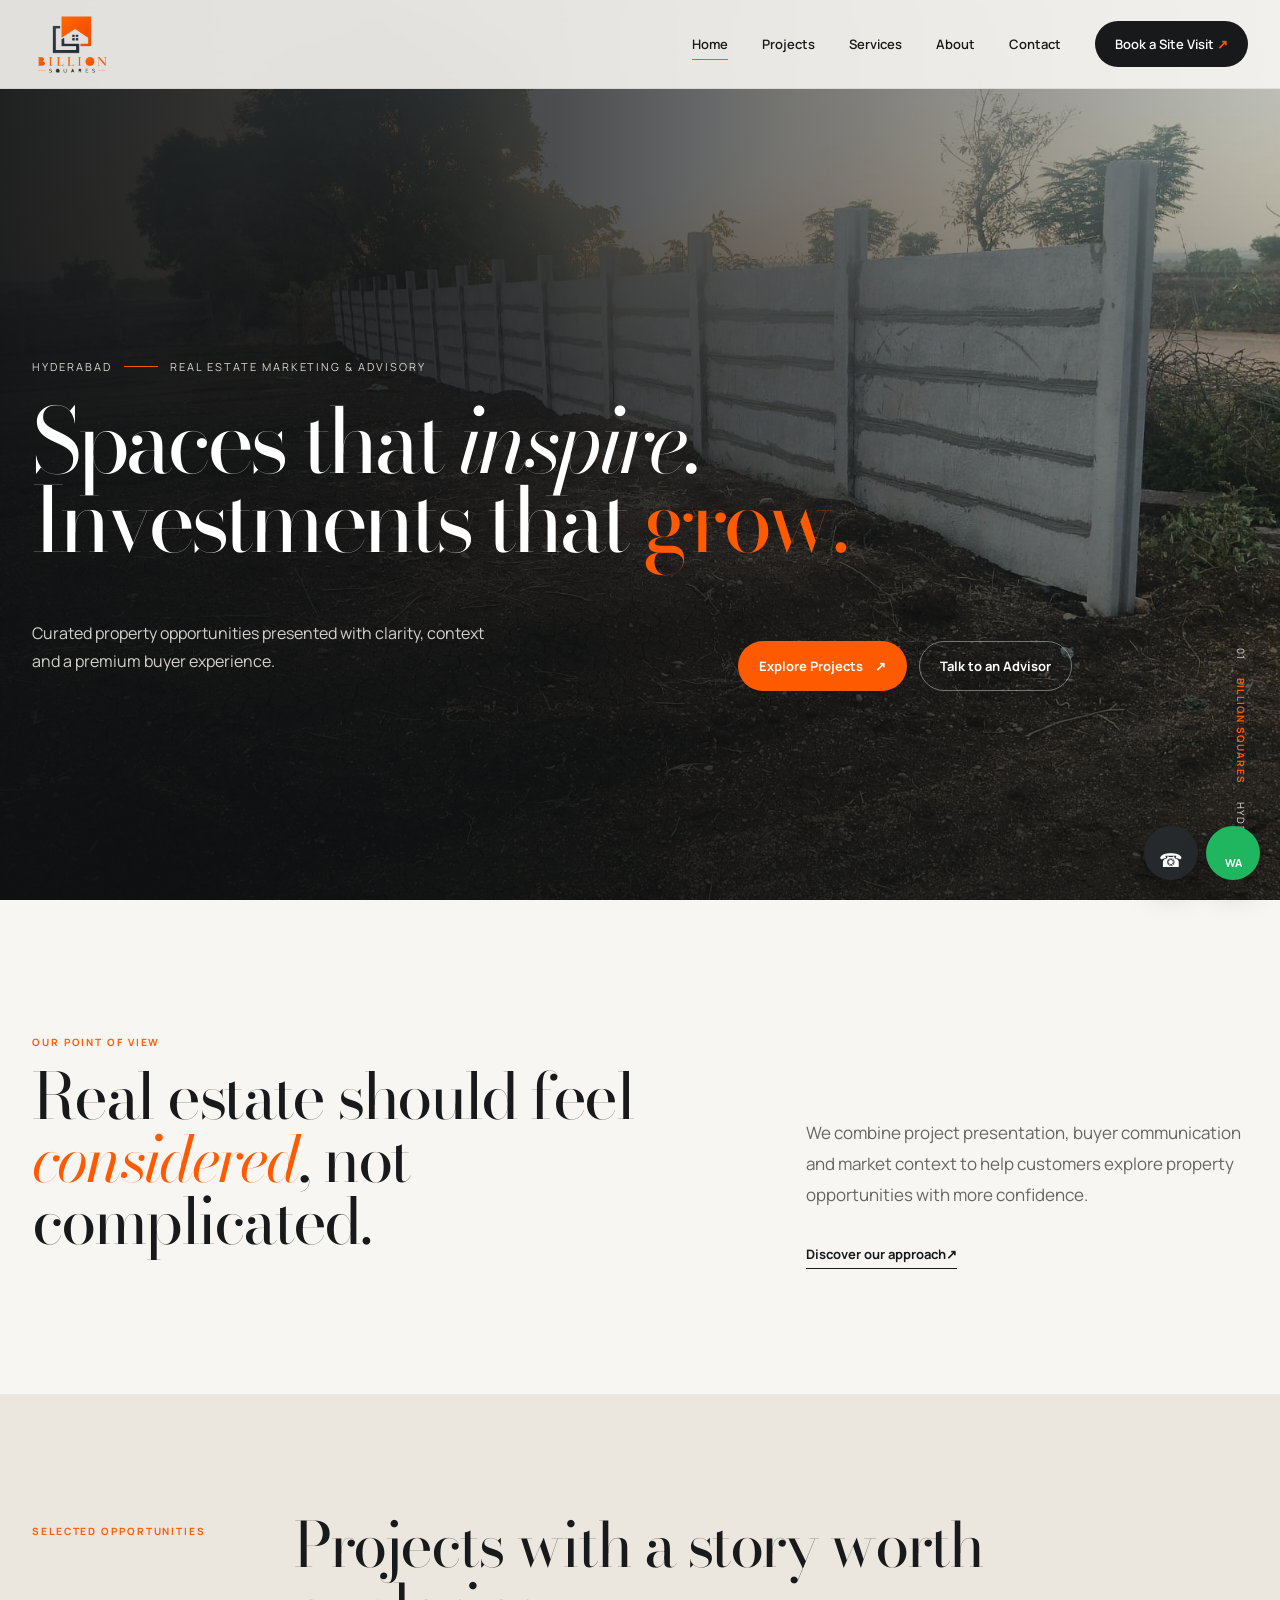
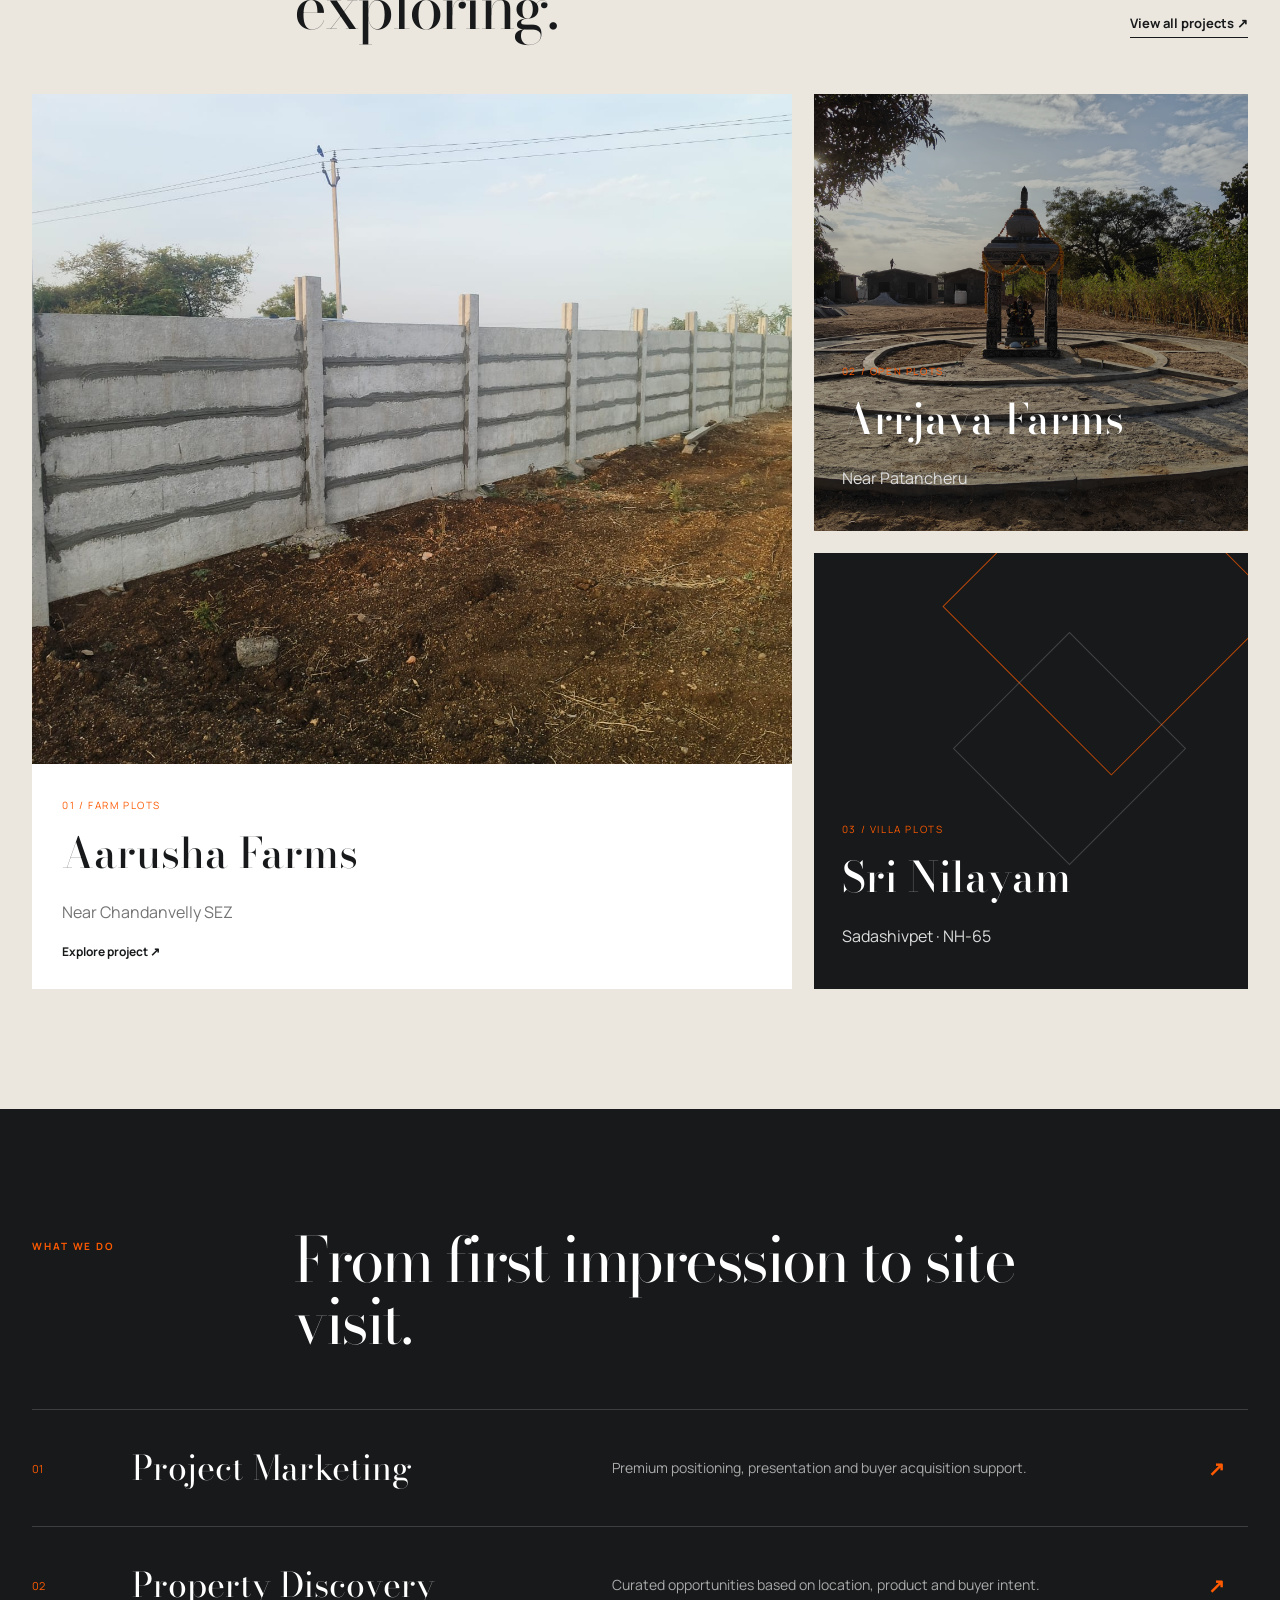
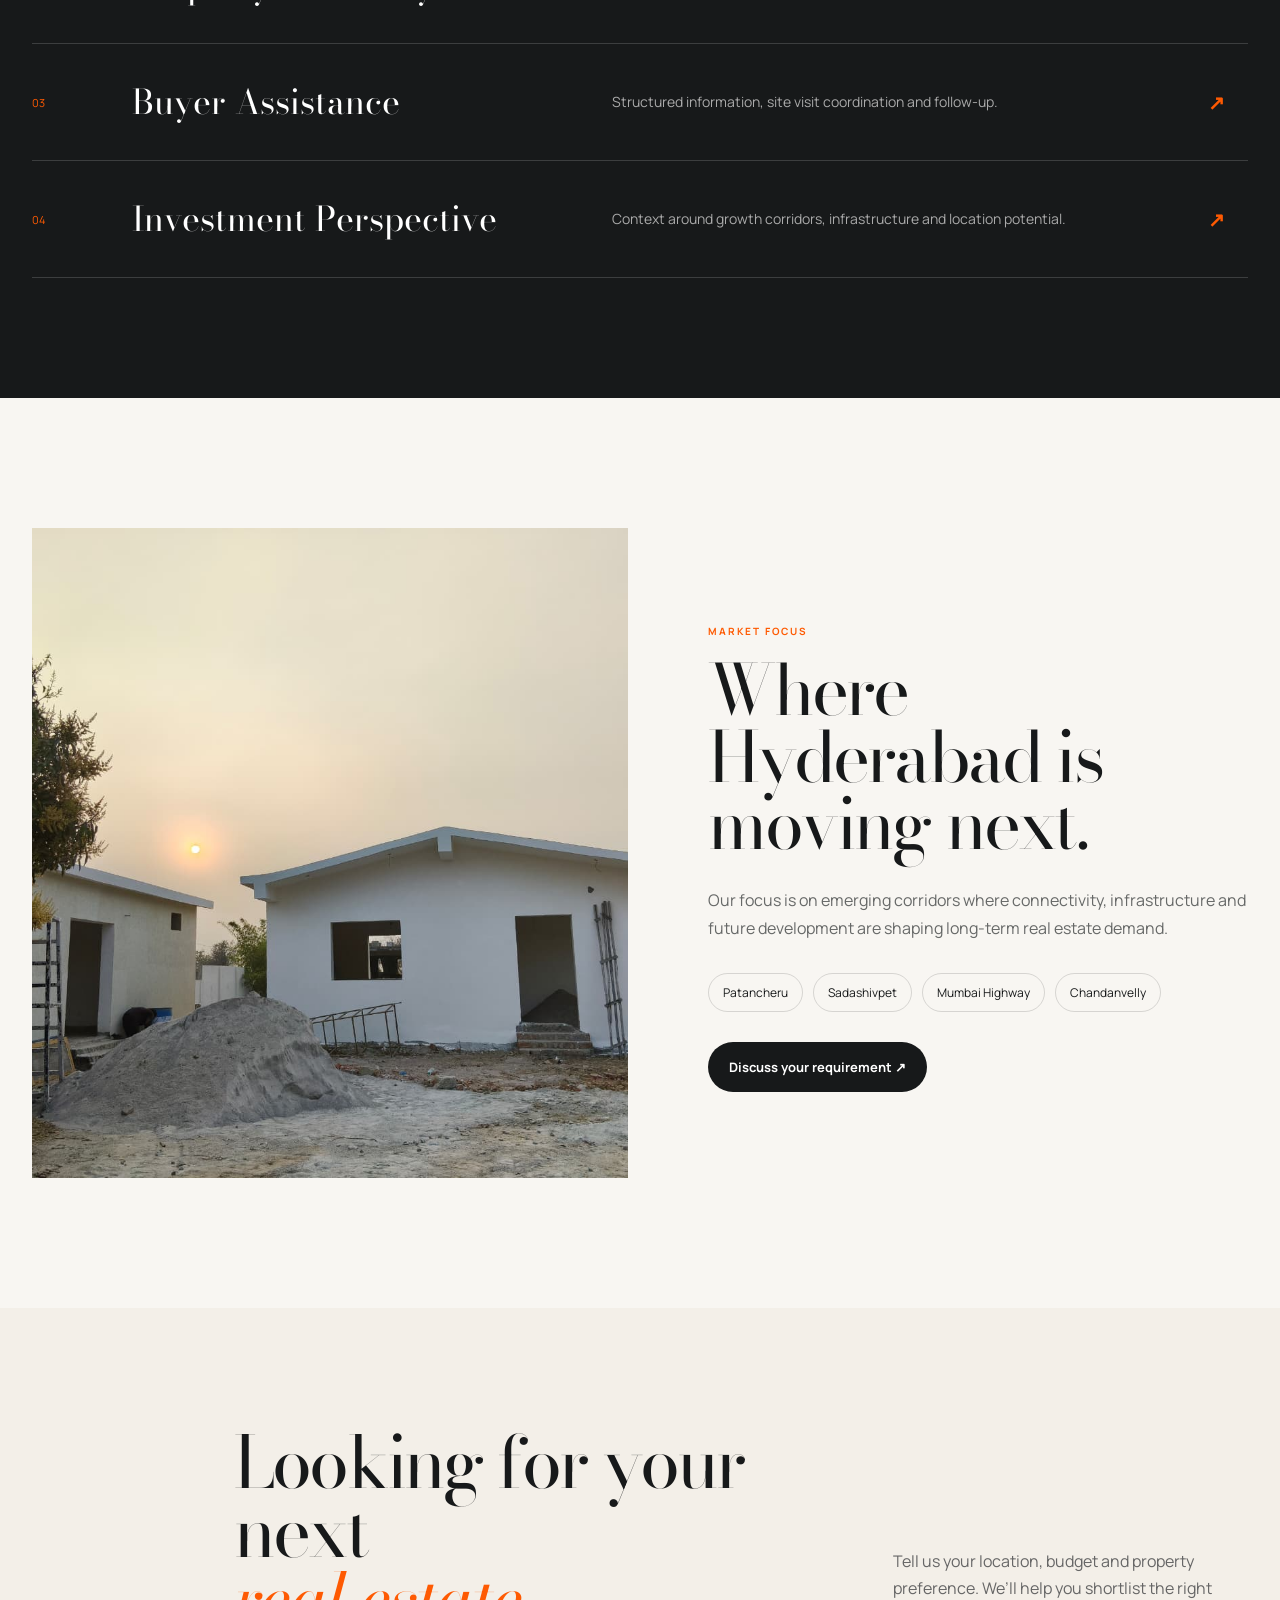
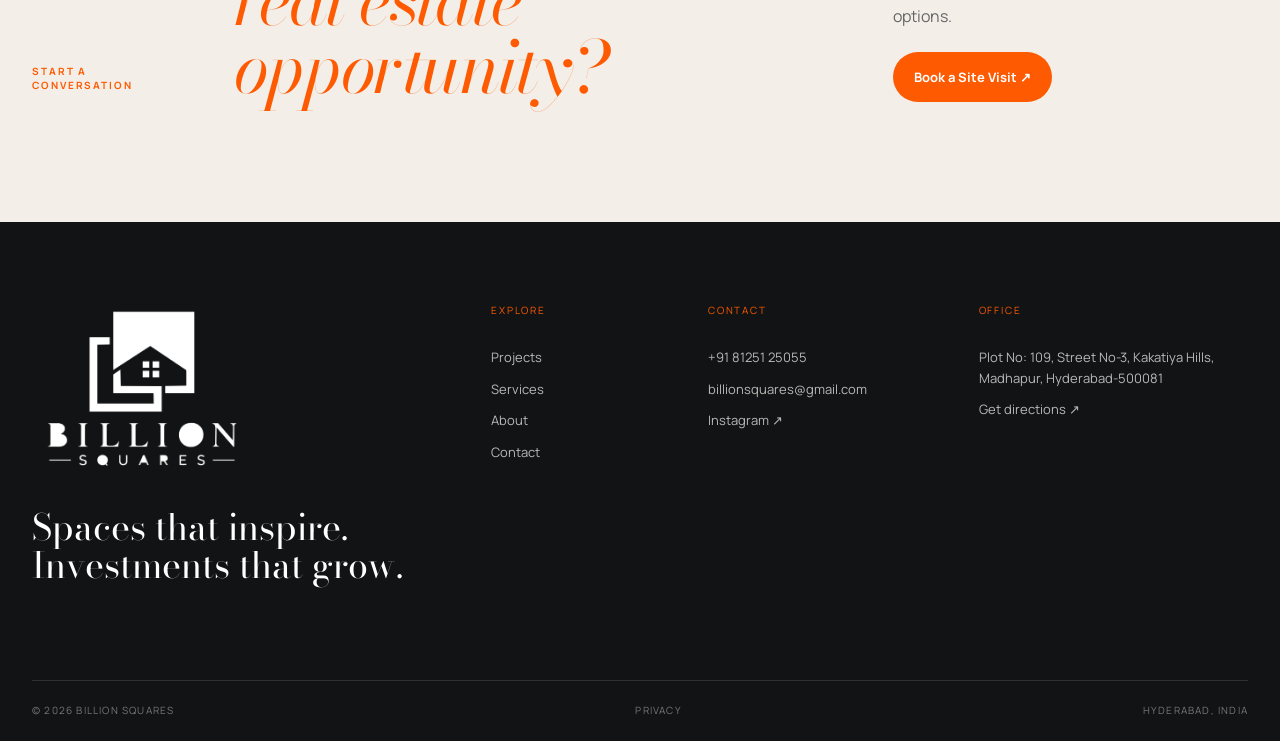
==== index.html @ 8df30aaf "main" ====
<!doctype html><html lang="en"><head>
<meta charset="utf-8">
<meta name="viewport" content="width=device-width,initial-scale=1,viewport-fit=cover">
<title>Billion Squares | Premium Real Estate Marketing & Property Advisory Hyderabad</title>
<meta name="description" content="Curated real estate opportunities, project marketing and property advisory in Hyderabad. Explore Billion Squares projects and book a site visit.">
<link rel="canonical" href="https://www.billionsquares.com/">
<meta name="theme-color" content="#161819">
<meta property="og:type" content="website">
<meta property="og:title" content="Billion Squares | Premium Real Estate Marketing & Property Advisory Hyderabad">
<meta property="og:description" content="Curated real estate opportunities, project marketing and property advisory in Hyderabad. Explore Billion Squares projects and book a site visit.">
<meta property="og:url" content="https://www.billionsquares.com/">
<meta property="og:image" content="https://www.billionsquares.com/assets/brand/billion-squares-logo.png">
<meta name="twitter:card" content="summary_large_image">
<link rel="icon" href="/assets/brand/favicon.png">
<link rel="stylesheet" href="/styles.css">
</head><body>
<header class="site-header">
<div class="shell nav-shell">
<a class="logo" href="/"><img src="/assets/brand/billion-squares-logo.png" alt="Billion Squares"></a>
<nav class="desktop-nav"><a href="/" class=active>Home</a><a href="/projects.html">Projects</a><a href="/services.html">Services</a><a href="/about.html">About</a><a href="/contact.html">Contact</a><a class="nav-pill" href="/contact.html#enquiry">Book a Site Visit <span>↗</span></a></nav>
<button class="menu-btn" aria-label="Open menu" aria-expanded="false"><span></span><span></span></button>
</div>
<div class="mobile-menu"><a href="/" class=active>Home</a><a href="/projects.html">Projects</a><a href="/services.html">Services</a><a href="/about.html">About</a><a href="/contact.html">Contact</a><a class="nav-pill" href="/contact.html#enquiry">Book a Site Visit ↗</a></div>
</header>
<main>
<section class="hero-luxe">
<div class="hero-image"><img src="/assets/aarusha/7.jpeg" alt="Billion Squares real estate project"></div>
<div class="hero-overlay"></div>
<div class="shell hero-content">
<div class="hero-kicker"><span>Hyderabad</span><i></i><span>Real Estate Marketing & Advisory</span></div>
<h1>Spaces that <em>inspire.</em><br>Investments that <strong>grow.</strong></h1>
<div class="hero-bottom">
<p>Curated property opportunities presented with clarity, context and a premium buyer experience.</p>
<div class="hero-ctas"><a class="btn-orange" href="/projects.html">Explore Projects <span>↗</span></a><a class="btn-ghost" href="https://wa.me/918125125055?text=Hello%20Billion%20Squares%2C%20I%20would%20like%20to%20know%20more%20about%20your%20properties." target="_blank">Talk to an Advisor</a></div>
</div>
</div>
<div class="hero-index"><span>01</span><b>Billion Squares</b><span>Hyderabad</span></div>
</section>

<section class="statement">
<div class="shell statement-grid">
<div><p class="overline">OUR POINT OF VIEW</p><h2>Real estate should feel <em>considered</em>, not complicated.</h2></div>
<div><p>We combine project presentation, buyer communication and market context to help customers explore property opportunities with more confidence.</p>
<a class="arrow-link" href="/about.html">Discover our approach <span>↗</span></a></div>
</div>
</section>

<section class="projects-editorial">
<div class="shell">
<div class="section-intro"><p class="overline">SELECTED OPPORTUNITIES</p><div><h2>Projects with a story worth exploring.</h2><a class="arrow-link" href="/projects.html">View all projects ↗</a></div></div>
<div class="editorial-grid">
<a class="feature-project" href="/aarusha-farms.html"><div class="media"><img src="/assets/aarusha/1.jpeg" alt="Aarusha Farms"></div><div class="project-meta"><span>01 / Farm Plots</span><h3>Aarusha Farms</h3><p>Near Chandanvelly SEZ</p><b>Explore project ↗</b></div></a>
<div class="side-projects">
<a class="side-project" href="/arrjava-farms.html"><img src="/assets/arrjava/WhatsApp Image 2026-08-10 at 00.33.32.jpeg" alt="Arrjava Farms"><div><span>02 / Open Plots</span><h3>Arrjava Farms</h3><p>Near Patancheru</p></div></a>
<a class="side-project dark-card" href="/sri-nilayam.html"><div class="abstract-mark"><span></span><span></span></div><div><span>03 / Villa Plots</span><h3>Sri Nilayam</h3><p>Sadashivpet · NH-65</p></div></a>
</div>
</div>
</div>
</section>

<section class="services-luxe">
<div class="shell">
<div class="section-intro light"><p class="overline">WHAT WE DO</p><div><h2>From first impression to site visit.</h2></div></div>
<div class="service-list">
<div class="service-row"><span>01</span><h3>Project Marketing</h3><p>Premium positioning, presentation and buyer acquisition support.</p><b>↗</b></div>
<div class="service-row"><span>02</span><h3>Property Discovery</h3><p>Curated opportunities based on location, product and buyer intent.</p><b>↗</b></div>
<div class="service-row"><span>03</span><h3>Buyer Assistance</h3><p>Structured information, site visit coordination and follow-up.</p><b>↗</b></div>
<div class="service-row"><span>04</span><h3>Investment Perspective</h3><p>Context around growth corridors, infrastructure and location potential.</p><b>↗</b></div>
</div>
</div>
</section>

<section class="corridors">
<div class="shell corridors-grid">
<div class="corridor-visual"><img src="/assets/arrjava/2.jpeg" alt="Hyderabad growth corridor"></div>
<div class="corridor-copy"><p class="overline">MARKET FOCUS</p><h2>Where Hyderabad is moving next.</h2><p>Our focus is on emerging corridors where connectivity, infrastructure and future development are shaping long-term real estate demand.</p>
<div class="location-list"><span>Patancheru</span><span>Sadashivpet</span><span>Mumbai Highway</span><span>Chandanvelly</span></div>
<a class="btn-dark" href="/contact.html">Discuss your requirement ↗</a>
</div>
</div>
</section>

<section class="cta-luxe"><div class="shell cta-wrap"><p class="overline">START A CONVERSATION</p><h2>Looking for your next<br><em>real estate opportunity?</em></h2><div><p>Tell us your location, budget and property preference. We’ll help you shortlist the right options.</p><a class="btn-orange" href="/contact.html#enquiry">Book a Site Visit ↗</a></div></div></section>
</main>
<footer class="site-footer">
<div class="shell footer-top">
<div class="footer-brand">
<img src="/assets/brand/billion-squares-logo.png" alt="Billion Squares">
<h3>Spaces that inspire.<br>Investments that grow.</h3>
</div>
<div><p class="footer-label">Explore</p><a href="/projects.html">Projects</a><a href="/services.html">Services</a><a href="/about.html">About</a><a href="/contact.html">Contact</a></div>
<div><p class="footer-label">Contact</p><a href="tel:+918125125055">+91 81251 25055</a><a href="mailto:billionsquares@gmail.com">billionsquares@gmail.com</a><a href="https://www.instagram.com/arrjava_forms?igsh=MW4xbnpyOGE2cTFhNQ==" target="_blank" rel="noopener">Instagram ↗</a></div>
<div><p class="footer-label">Office</p><p>Plot No: 109, Street No-3, Kakatiya Hills, Madhapur, Hyderabad-500081</p><a href="https://www.google.com/maps/search/?api=1&query=Plot+No+109%2C+Street+No-3%2C+Kakatiya+Hills%2C+Madhapur%2C+Hyderabad-500081" target="_blank">Get directions ↗</a></div>
</div>
<div class="shell footer-bottom"><span>© 2026 Billion Squares</span><a href="/privacy.html">Privacy</a><span>Hyderabad, India</span></div>
</footer>
<div class="quick-actions"><a class="qa call" href="tel:+918125125055" aria-label="Call">Call</a><a class="qa whatsapp" href="https://wa.me/918125125055?text=Hello%20Billion%20Squares%2C%20I%20would%20like%20to%20know%20more%20about%20your%20properties." target="_blank" aria-label="WhatsApp">WhatsApp</a></div>
<script src="/script.js"></script>
</body></html>
---- styles.css ----
@import url('https://fonts.googleapis.com/css2?family=Bodoni+Moda:opsz,wght@6..96,400;6..96,500;6..96,600&family=Manrope:wght@400;500;600;700&display=swap');
:root{--orange:#fe5a02;--char:#17191a;--cream:#f3efe8;--paper:#f8f6f2;--line:rgba(23,25,26,.15);--muted:#737473}
*{box-sizing:border-box}html{scroll-behavior:smooth}body{margin:0;background:var(--paper);color:var(--char);font-family:Manrope,Arial,sans-serif}a{color:inherit;text-decoration:none}img{display:block;width:100%}.shell{width:min(1420px,calc(100% - 64px));margin:auto}
.site-header{position:fixed;top:0;left:0;right:0;z-index:50;background:rgba(248,246,242,.9);backdrop-filter:blur(18px);border-bottom:1px solid rgba(23,25,26,.08)}.nav-shell{height:88px;display:flex;align-items:center;justify-content:space-between}.logo img{width:190px;height:62px;object-fit:contain;object-position:left}.desktop-nav{display:flex;align-items:center;gap:34px;font-size:13px;font-weight:600}.desktop-nav>a:not(.nav-pill){position:relative}.desktop-nav>a:not(.nav-pill):after{content:"";position:absolute;left:0;bottom:-7px;width:0;height:1px;background:var(--orange);transition:.25s}.desktop-nav>a:hover:after,.desktop-nav>a.active:after{width:100%}.nav-pill{padding:14px 20px;border-radius:999px;background:var(--char);color:white}.nav-pill span{color:var(--orange)}.menu-btn,.mobile-menu{display:none}
.hero-luxe{height:100svh;min-height:760px;position:relative;background:var(--char);color:#fff;overflow:hidden}.hero-image{position:absolute;inset:0}.hero-image img{height:100%;object-fit:cover;filter:saturate(.78) contrast(1.05)}.hero-overlay{position:absolute;inset:0;background:linear-gradient(90deg,rgba(14,16,17,.92) 0%,rgba(14,16,17,.74) 44%,rgba(14,16,17,.2) 100%),linear-gradient(0deg,rgba(14,16,17,.5),transparent 50%)}.hero-content{position:relative;z-index:2;height:100%;padding-top:150px;display:flex;flex-direction:column;justify-content:center}.hero-kicker{display:flex;align-items:center;gap:12px;text-transform:uppercase;font-size:11px;letter-spacing:.18em;color:#d8d5d0}.hero-kicker i{width:34px;height:1px;background:var(--orange)}.hero-content h1{font-family:"Bodoni Moda",serif;font-weight:400;font-size:clamp(72px,7vw,132px);line-height:.88;letter-spacing:-.055em;margin:28px 0 44px;max-width:1080px}.hero-content h1 em{font-weight:400;color:#fff}.hero-content h1 strong{font-weight:400;color:var(--orange)}.hero-bottom{display:flex;align-items:end;justify-content:space-between;gap:40px;max-width:1040px}.hero-bottom>p{max-width:470px;color:#d3d1cc;line-height:1.75;font-size:16px}.hero-ctas{display:flex;gap:12px}.btn-orange,.btn-dark,.btn-ghost{display:inline-flex;align-items:center;justify-content:center;gap:12px;padding:15px 20px;border-radius:999px;font-weight:700;font-size:13px;border:1px solid transparent}.btn-orange{background:var(--orange);color:white}.btn-dark{background:var(--char);color:white}.btn-ghost{border-color:rgba(255,255,255,.4);color:#fff}.hero-index{position:absolute;right:32px;bottom:30px;z-index:3;display:flex;gap:18px;align-items:center;color:#ddd;font-size:10px;text-transform:uppercase;letter-spacing:.12em;writing-mode:vertical-rl}.hero-index b{color:var(--orange)}
.overline{font-size:10px;font-weight:700;letter-spacing:.19em;text-transform:uppercase;color:var(--orange)}.statement{padding:125px 0;background:var(--paper)}.statement-grid{display:grid;grid-template-columns:1.2fr .8fr;gap:110px;align-items:end}.statement h2,.section-intro h2,.corridor-copy h2,.cta-luxe h2,.page-hero-luxe h1,.about-hero h1,.contact-hero h1,.form-section h2{font-family:"Bodoni Moda",serif;font-weight:400;letter-spacing:-.04em}.statement h2{font-size:clamp(52px,5vw,84px);line-height:.98;margin:16px 0}.statement h2 em,.page-hero-luxe h1 em,.about-hero h1 em,.contact-hero h1 em,.cta-luxe h2 em{color:var(--orange);font-style:italic}.statement-grid>div:last-child p{font-size:17px;line-height:1.8;color:#666}.arrow-link{display:inline-flex;margin-top:18px;font-size:13px;font-weight:700;border-bottom:1px solid var(--char);padding-bottom:5px}
.projects-editorial{padding:120px 0;background:#ebe6de}.section-intro{display:grid;grid-template-columns:.35fr 1.65fr;gap:60px;align-items:start;margin-bottom:56px}.section-intro>div{display:flex;align-items:end;justify-content:space-between;gap:40px}.section-intro h2{font-size:62px;line-height:1;margin:0;max-width:780px}.editorial-grid{display:grid;grid-template-columns:1.4fr .8fr;gap:22px}.feature-project,.side-project{position:relative;overflow:hidden;background:#fff}.feature-project .media{height:670px;overflow:hidden}.feature-project img,.side-project img{height:100%;object-fit:cover;transition:transform .8s cubic-bezier(.2,.7,.2,1)}.feature-project:hover img,.side-project:hover img{transform:scale(1.04)}.project-meta{padding:28px 30px}.project-meta span,.side-project span{font-size:10px;text-transform:uppercase;letter-spacing:.16em;color:var(--orange)}.project-meta h3,.side-project h3{font-family:"Bodoni Moda",serif;font-size:42px;font-weight:500;margin:7px 0}.project-meta p,.side-project p{color:#737473}.project-meta b{font-size:12px}.side-projects{display:grid;gap:22px}.side-project{min-height:324px}.side-project img{position:absolute;inset:0;filter:brightness(.72)}.side-project>div:last-child{position:absolute;z-index:2;left:28px;bottom:26px;color:#fff}.side-project p{color:#ddd}.dark-card{background:var(--char);color:#fff}.abstract-mark{position:absolute;inset:0}.abstract-mark span{position:absolute;border:1px solid rgba(254,90,2,.7);width:55%;aspect-ratio:1;transform:rotate(45deg);right:4%;top:-15%}.abstract-mark span+span{width:38%;top:26%;right:22%;border-color:rgba(255,255,255,.18)}
.services-luxe{padding:120px 0;background:var(--char);color:#fff}.section-intro.light h2{color:#fff}.service-list{border-top:1px solid rgba(255,255,255,.16)}.service-row{display:grid;grid-template-columns:80px 1fr 1.25fr 40px;gap:20px;align-items:center;padding:32px 0;border-bottom:1px solid rgba(255,255,255,.16);transition:.25s}.service-row:hover{padding-left:12px;background:rgba(255,255,255,.025)}.service-row>span{color:var(--orange);font-size:11px}.service-row h3{font-family:"Bodoni Moda",serif;font-size:34px;font-weight:400;margin:0}.service-row p{margin:0;color:#aaa;line-height:1.6;font-size:14px}.service-row b{color:var(--orange);font-size:20px}
.corridors{padding:130px 0}.corridors-grid{display:grid;grid-template-columns:1.05fr .95fr;gap:80px;align-items:center}.corridor-visual img{height:650px;object-fit:cover}.corridor-copy h2{font-size:70px;line-height:.96;margin:18px 0 28px}.corridor-copy>p:not(.overline){color:#676968;line-height:1.8;max-width:620px}.location-list{display:flex;flex-wrap:wrap;gap:10px;margin:30px 0}.location-list span{padding:10px 14px;border:1px solid var(--line);border-radius:999px;font-size:12px}
.cta-luxe{padding:120px 0;background:var(--cream)}.cta-wrap{display:grid;grid-template-columns:.3fr 1.2fr .7fr;gap:50px;align-items:end}.cta-luxe h2{font-size:72px;line-height:.95;margin:0}.cta-wrap>div p{line-height:1.7;color:#666;margin-bottom:22px}
.site-footer{background:#111314;color:#fff;padding:80px 0 24px}.footer-top{display:grid;grid-template-columns:1.5fr .6fr .8fr 1fr;gap:55px}.footer-brand img{width:220px;filter:brightness(0) invert(1);margin-bottom:28px}.footer-brand h3{font-family:"Bodoni Moda",serif;font-weight:400;font-size:36px;line-height:1.05}.footer-label{color:var(--orange)!important;font-size:10px!important;text-transform:uppercase;letter-spacing:.18em;margin-bottom:18px!important}.footer-top>div:not(.footer-brand){display:flex;flex-direction:column;gap:11px}.footer-top a,.footer-top p{font-size:13px;line-height:1.6;color:#b8b9b7;margin:0}.footer-bottom{border-top:1px solid rgba(255,255,255,.12);margin-top:60px;padding-top:22px;display:flex;justify-content:space-between;font-size:10px;text-transform:uppercase;letter-spacing:.12em;color:#777}.quick-actions{position:fixed;right:20px;bottom:20px;z-index:60;display:flex;gap:8px}.qa{width:54px;height:54px;border-radius:50%;display:grid;place-items:center;color:#fff;font-size:0;box-shadow:0 14px 30px rgba(0,0,0,.18)}.qa.call{background:#25292b}.qa.call:after{content:"☎";font-size:19px}.qa.whatsapp{background:#1fb65f}.qa.whatsapp:after{content:"WA";font-size:11px;font-weight:700}
.page-hero-luxe{padding:190px 0 100px;background:var(--char);color:#fff}.page-hero-luxe h1{font-size:85px;line-height:.94;margin:18px 0 22px;max-width:950px}.page-hero-luxe>div>p:last-child{color:#aaa;max-width:620px}.project-list-luxe{padding:90px 0}.project-line{display:grid;grid-template-columns:60px 190px 1fr 40px;gap:30px;align-items:center;padding:26px 0;border-bottom:1px solid var(--line)}.project-line .num{font-size:10px;color:var(--orange)}.project-line .thumb{height:120px;overflow:hidden}.project-line .thumb img{height:100%;object-fit:cover}.project-line span{font-size:10px;letter-spacing:.15em;text-transform:uppercase;color:var(--orange)}.project-line h2{font-family:"Bodoni Moda",serif;font-weight:400;font-size:42px;margin:5px 0}.project-line p{font-size:13px;color:#777}.project-line>b{font-size:22px;color:var(--orange)}
.project-hero{height:88svh;min-height:680px;position:relative;color:#fff}.project-hero-media,.project-shade{position:absolute;inset:0}.project-hero-media img{height:100%;object-fit:cover}.project-shade{background:linear-gradient(90deg,rgba(12,14,15,.85),rgba(12,14,15,.18))}.project-hero-copy{position:relative;z-index:2;padding-top:220px}.project-hero h1{font-family:"Bodoni Moda",serif;font-size:100px;font-weight:400;line-height:.95;margin:14px 0}.project-hero-copy>p:not(.overline){font-size:17px;margin-bottom:26px}.project-overview{padding:110px 0}.overview-grid{display:grid;grid-template-columns:1fr 1fr;gap:100px}.overview-grid h2{font-family:"Bodoni Moda",serif;font-size:58px;font-weight:400;line-height:1.02;margin:15px 0}.fact-grid{display:grid;grid-template-columns:1fr 1fr;border-top:1px solid var(--line)}.fact-grid div{padding:24px 0;border-bottom:1px solid var(--line)}.fact-grid span{display:block;font-size:10px;color:#888;text-transform:uppercase;letter-spacing:.13em}.fact-grid b{display:block;margin-top:7px;font-size:16px}.gallery-luxe{padding:100px 0;background:#ebe6de}.gallery-grid{display:grid;grid-template-columns:1.2fr .8fr;gap:18px}.gallery-grid img{height:420px;object-fit:cover}.gallery-grid img:first-child{grid-row:span 2;height:858px}.project-actions{padding:100px 0}.project-actions>.shell{display:flex;justify-content:space-between;align-items:end}.project-actions h2{font-family:"Bodoni Moda",serif;font-size:56px;font-weight:400;margin:15px 0}.action-buttons{display:flex;gap:12px}
.services-detail{padding:90px 0}.service-detail-row{display:grid;grid-template-columns:100px 1fr;padding:50px 0;border-bottom:1px solid var(--line)}.service-detail-row>span{color:var(--orange);font-size:11px}.service-detail-row h2{font-family:"Bodoni Moda",serif;font-size:58px;font-weight:400;margin:0 0 15px}.service-detail-row p{max-width:760px;color:#6d6e6d;line-height:1.8}
.about-hero{padding:180px 0 110px}.about-grid{display:grid;grid-template-columns:1fr .8fr;gap:80px;align-items:end}.about-hero h1{font-size:80px;line-height:.95;margin:18px 0}.about-photo img{height:620px;object-fit:cover}.values{padding:90px 0;background:#ebe6de}.value-grid{display:grid;grid-template-columns:repeat(4,1fr);gap:18px}.value-grid>div{background:var(--paper);padding:34px;min-height:250px}.value-grid span{color:var(--orange);font-size:10px}.value-grid h3{font-family:"Bodoni Moda",serif;font-weight:400;font-size:32px;margin:30px 0 12px}.value-grid p{color:#707170;line-height:1.7;font-size:14px}
.contact-hero{padding:180px 0 100px;background:var(--char);color:#fff}.contact-hero-grid{display:grid;grid-template-columns:1.1fr .9fr;gap:100px}.contact-hero h1{font-size:84px;line-height:.94;margin:18px 0}.contact-hero>div>div>p:not(.overline){color:#aaa;max-width:600px}.contact-info{display:grid;grid-template-columns:1fr 1fr;gap:18px}.contact-info>div{padding:20px 0;border-top:1px solid rgba(255,255,255,.18)}.contact-info span{display:block;color:var(--orange);font-size:9px;text-transform:uppercase;letter-spacing:.15em;margin-bottom:8px}.contact-info a,.contact-info p{font-size:13px;line-height:1.6;color:#d7d7d4;margin:0}.form-section{padding:110px 0}.form-grid{display:grid;grid-template-columns:.75fr 1.25fr;gap:90px}.form-section h2{font-size:60px;margin:15px 0}.form-grid>div>p:last-child{color:#777;line-height:1.7}.lux-form{display:grid;grid-template-columns:1fr 1fr;gap:18px}.lux-form label{font-size:10px;text-transform:uppercase;letter-spacing:.12em;color:#777}.lux-form input,.lux-form select,.lux-form textarea{width:100%;margin-top:8px;border:0;border-bottom:1px solid #bbb;background:transparent;padding:14px 0;font-family:Manrope;font-size:15px;outline:none}.lux-form textarea{border:1px solid #ccc;padding:15px}.lux-form .full{grid-column:1/-1}.lux-form button{border:0;cursor:pointer}
.legal{padding:80px 0}.legal-wrap{max-width:850px}.legal h2{font-family:"Bodoni Moda",serif;font-size:34px;font-weight:400;margin-top:36px}.legal p{color:#686968;line-height:1.8}
@media(max-width:1000px){.desktop-nav{display:none}.menu-btn{display:flex;flex-direction:column;gap:6px;background:none;border:0}.menu-btn span{width:26px;height:1px;background:var(--char)}.mobile-menu{position:fixed;top:88px;left:0;right:0;background:var(--paper);padding:26px 32px;display:none;flex-direction:column;gap:20px;border-bottom:1px solid var(--line)}.mobile-menu.open{display:flex}.hero-content h1{font-size:80px}.hero-bottom{flex-direction:column;align-items:flex-start}.statement-grid,.corridors-grid,.overview-grid,.about-grid,.contact-hero-grid,.form-grid{grid-template-columns:1fr}.editorial-grid{grid-template-columns:1fr}.side-projects{grid-template-columns:1fr 1fr}.cta-wrap{grid-template-columns:1fr}.section-intro{grid-template-columns:1fr}.service-row{grid-template-columns:50px 1fr}.service-row p{grid-column:2}.service-row b{display:none}.value-grid{grid-template-columns:1fr 1fr}.footer-top{grid-template-columns:1fr 1fr}.project-hero h1{font-size:72px}}
@media(max-width:640px){.shell{width:min(100% - 32px,1420px)}.nav-shell{height:74px}.logo img{width:150px;height:52px}.mobile-menu{top:74px}.hero-luxe{min-height:720px}.hero-content{padding-top:110px;justify-content:flex-end;padding-bottom:85px}.hero-content h1{font-size:54px;line-height:.92;margin:22px 0 28px}.hero-bottom>p{font-size:14px}.hero-ctas{flex-direction:column;width:100%}.hero-ctas a{width:100%}.hero-index{display:none}.statement,.projects-editorial,.services-luxe,.corridors,.cta-luxe{padding:78px 0}.statement h2,.section-intro h2,.corridor-copy h2,.cta-luxe h2{font-size:46px}.side-projects{grid-template-columns:1fr}.feature-project .media{height:430px}.service-row{padding:26px 0}.corridor-visual img{height:420px}.footer-top{grid-template-columns:1fr}.footer-bottom{flex-direction:column;gap:10px}.page-hero-luxe{padding:135px 0 70px}.page-hero-luxe h1{font-size:52px}.project-line{grid-template-columns:35px 90px 1fr;gap:14px}.project-line>b{display:none}.project-line .thumb{height:90px}.project-line h2{font-size:28px}.project-line p{display:none}.project-hero{height:78svh}.project-hero-copy{padding-top:160px}.project-hero h1{font-size:54px}.overview-grid h2{font-size:44px}.gallery-grid{grid-template-columns:1fr}.gallery-grid img,.gallery-grid img:first-child{height:320px;grid-row:auto}.project-actions>.shell{display:block}.action-buttons{margin-top:28px;flex-direction:column}.service-detail-row{grid-template-columns:45px 1fr}.service-detail-row h2{font-size:40px}.about-hero{padding:130px 0 70px}.about-hero h1,.contact-hero h1{font-size:52px}.about-photo img{height:420px}.value-grid{grid-template-columns:1fr}.contact-hero{padding:130px 0 70px}.contact-info{grid-template-columns:1fr}.form-section{padding:75px 0}.form-section h2{font-size:46px}.lux-form{grid-template-columns:1fr}.lux-form .full{grid-column:auto}}
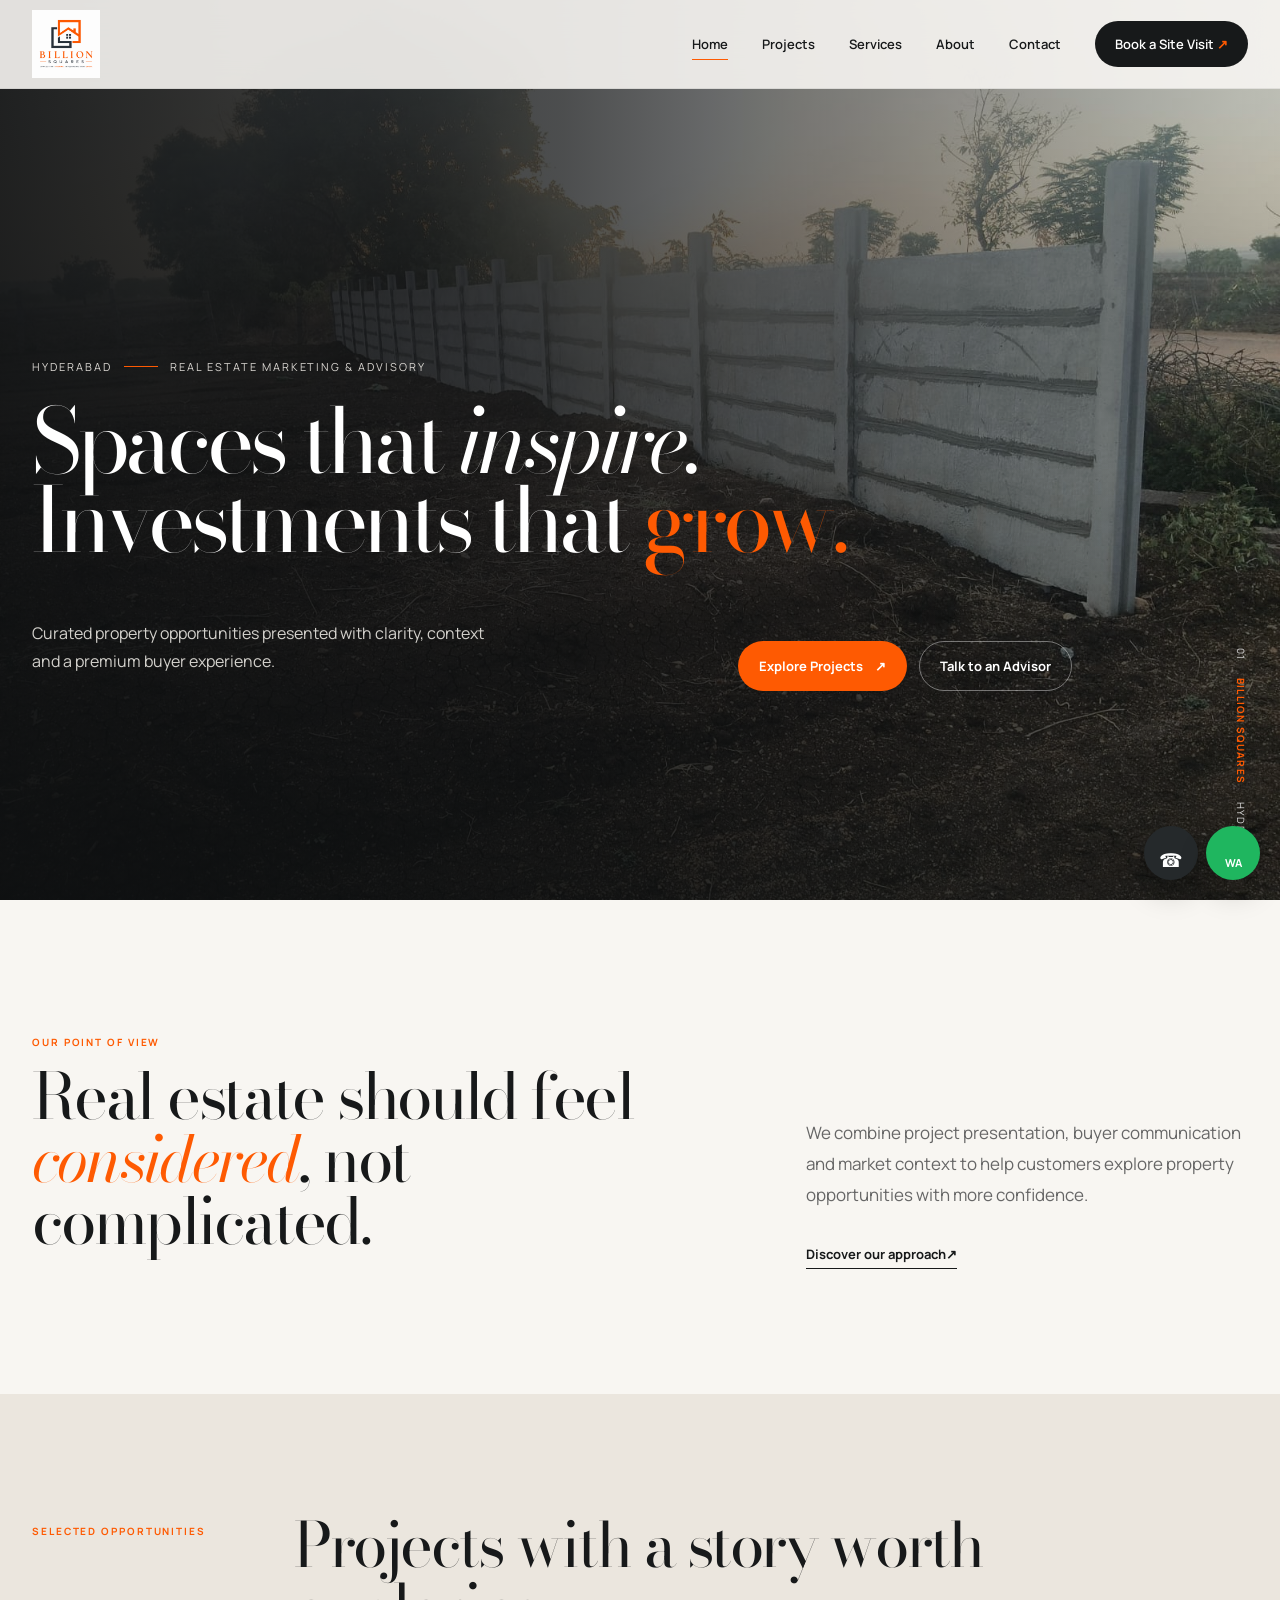
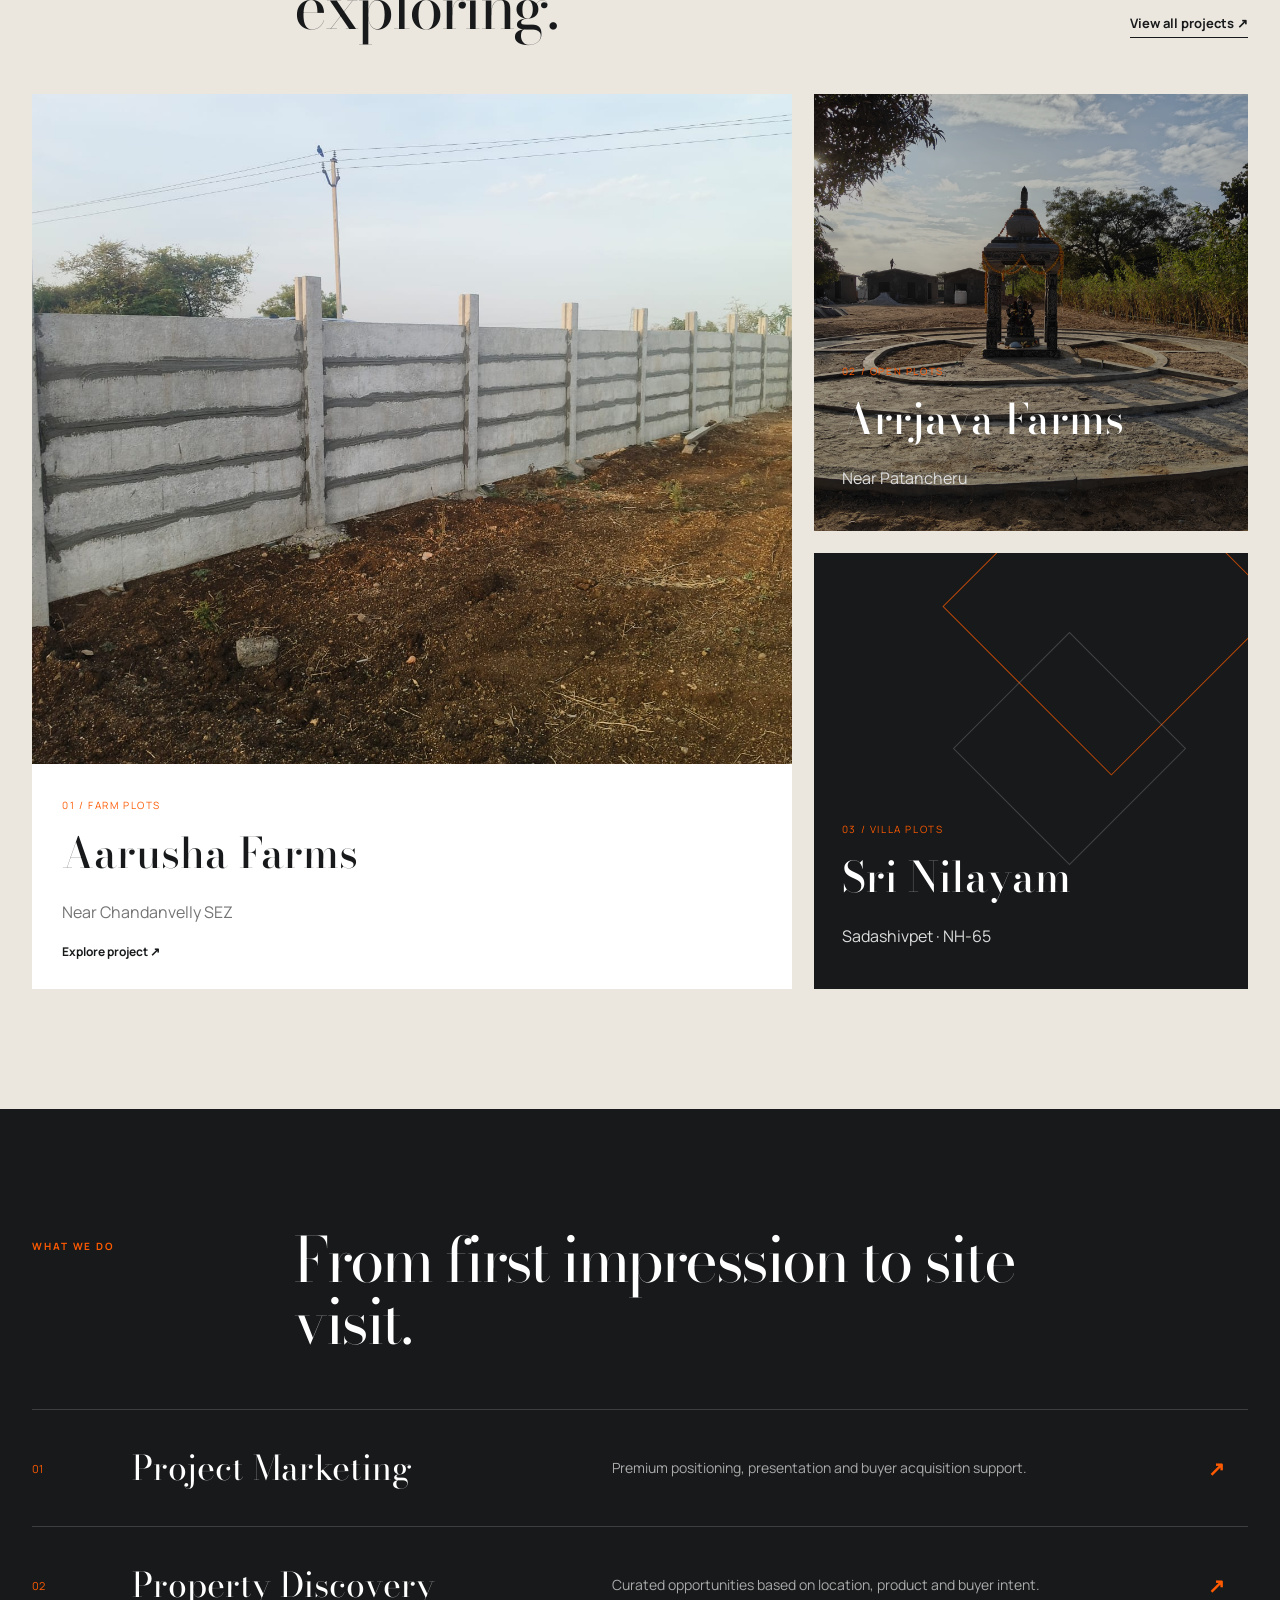
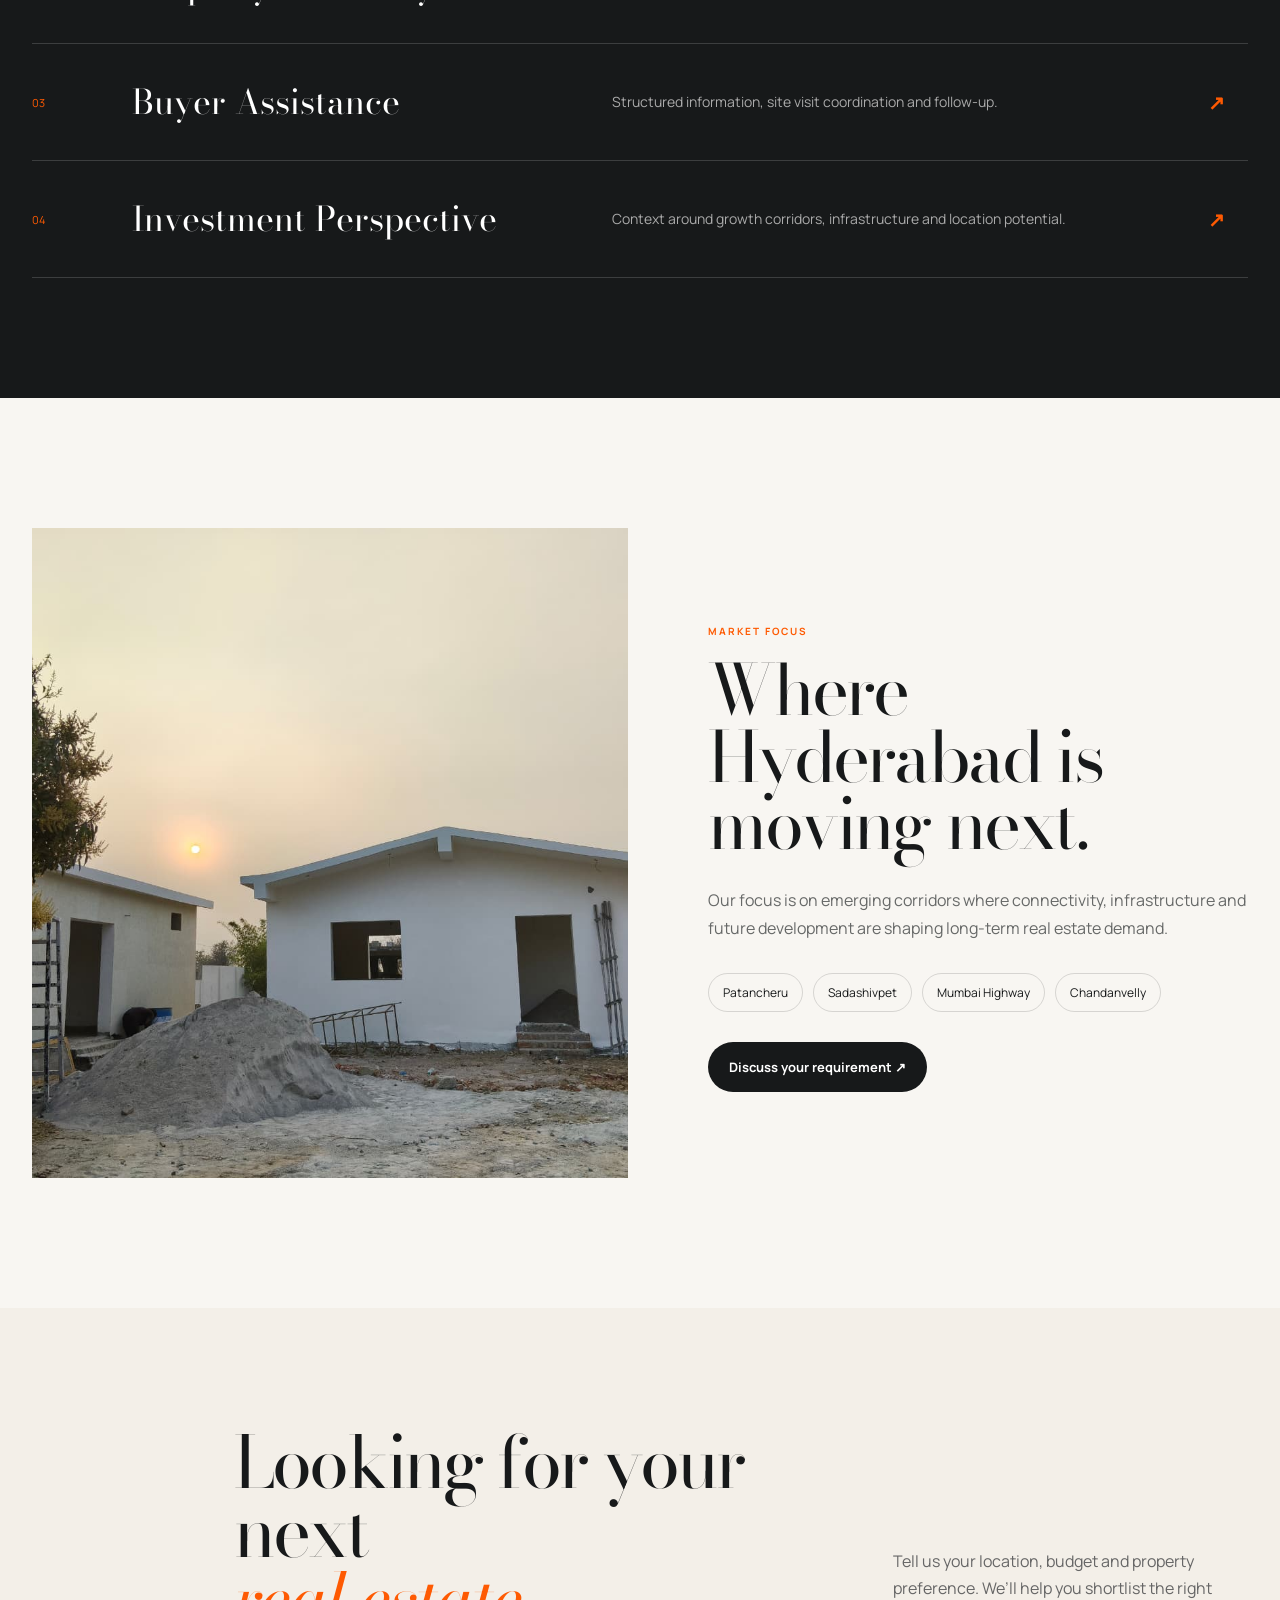
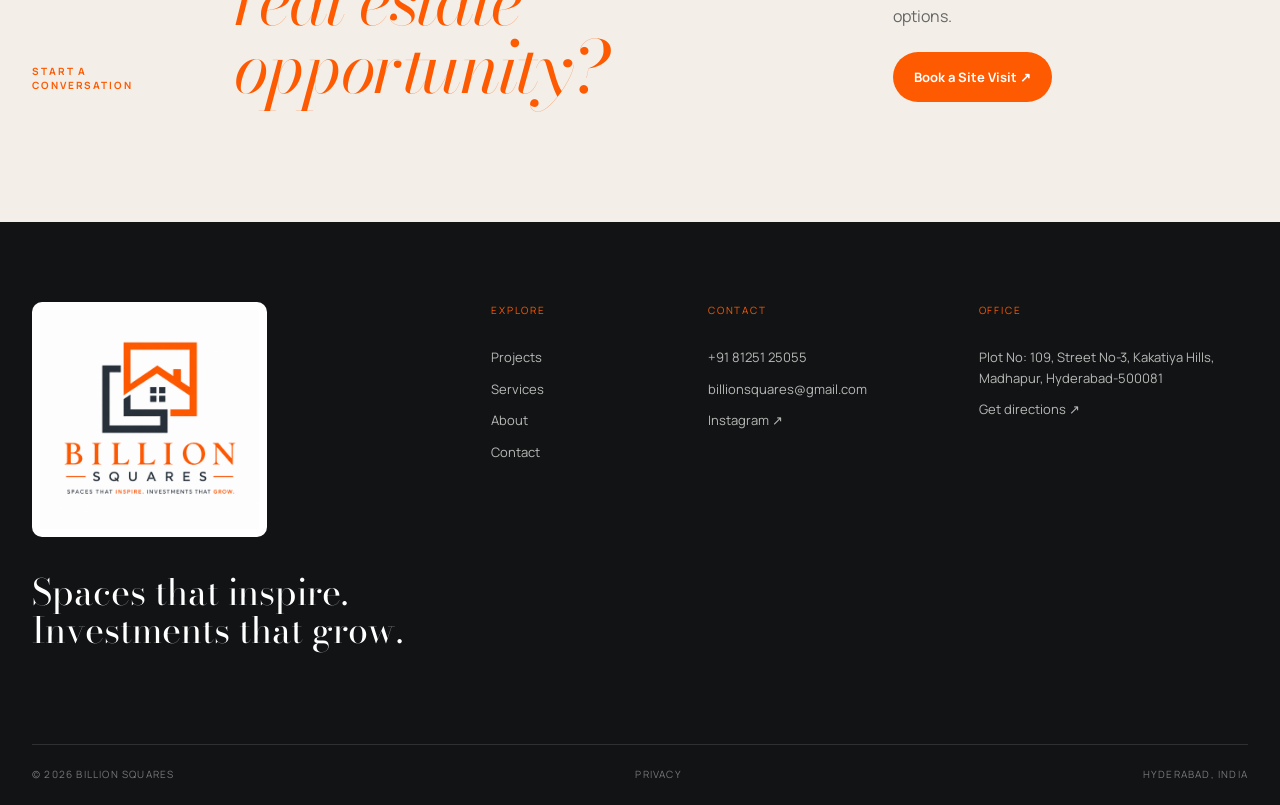
==== commit 255c012b: "Add files via upload" ====
--- a/index.html
+++ b/index.html
@@ -9,14 +9,25 @@
 <meta property="og:title" content="Billion Squares | Premium Real Estate Marketing & Property Advisory Hyderabad">
 <meta property="og:description" content="Curated real estate opportunities, project marketing and property advisory in Hyderabad. Explore Billion Squares projects and book a site visit.">
 <meta property="og:url" content="https://www.billionsquares.com/">
-<meta property="og:image" content="https://www.billionsquares.com/assets/brand/billion-squares-logo.png">
+<meta property="og:image" content="https://www.billionsquares.com/assets/brand/billion-squares-logo-final.png">
 <meta name="twitter:card" content="summary_large_image">
 <link rel="icon" href="/assets/brand/favicon.png">
 <link rel="stylesheet" href="/styles.css">
 </head><body>
+<div id="brandIntro" class="brand-intro" aria-hidden="true">
+  <div class="brand-intro-inner">
+    <div class="brand-intro-logo-wrap">
+      <img src="/assets/brand/billion-squares-logo-final.png" alt="">
+      <span class="intro-glow"></span>
+    </div>
+    <div class="intro-line"><span></span></div>
+    <p>REAL ESTATE MARKETING &amp; PROPERTY ADVISORY</p>
+  </div>
+</div>
+
 <header class="site-header">
 <div class="shell nav-shell">
-<a class="logo" href="/"><img src="/assets/brand/billion-squares-logo.png" alt="Billion Squares"></a>
+<a class="logo" href="/"><img src="/assets/brand/billion-squares-logo-final.png" alt="Billion Squares"></a>
 <nav class="desktop-nav"><a href="/" class=active>Home</a><a href="/projects.html">Projects</a><a href="/services.html">Services</a><a href="/about.html">About</a><a href="/contact.html">Contact</a><a class="nav-pill" href="/contact.html#enquiry">Book a Site Visit <span>↗</span></a></nav>
 <button class="menu-btn" aria-label="Open menu" aria-expanded="false"><span></span><span></span></button>
 </div>
@@ -85,7 +96,7 @@
 <footer class="site-footer">
 <div class="shell footer-top">
 <div class="footer-brand">
-<img src="/assets/brand/billion-squares-logo.png" alt="Billion Squares">
+<img src="/assets/brand/billion-squares-logo-final.png" alt="Billion Squares">
 <h3>Spaces that inspire.<br>Investments that grow.</h3>
 </div>
 <div><p class="footer-label">Explore</p><a href="/projects.html">Projects</a><a href="/services.html">Services</a><a href="/about.html">About</a><a href="/contact.html">Contact</a></div>
--- a/styles.css
+++ b/styles.css
@@ -18,3 +18,115 @@
 .legal{padding:80px 0}.legal-wrap{max-width:850px}.legal h2{font-family:"Bodoni Moda",serif;font-size:34px;font-weight:400;margin-top:36px}.legal p{color:#686968;line-height:1.8}
 @media(max-width:1000px){.desktop-nav{display:none}.menu-btn{display:flex;flex-direction:column;gap:6px;background:none;border:0}.menu-btn span{width:26px;height:1px;background:var(--char)}.mobile-menu{position:fixed;top:88px;left:0;right:0;background:var(--paper);padding:26px 32px;display:none;flex-direction:column;gap:20px;border-bottom:1px solid var(--line)}.mobile-menu.open{display:flex}.hero-content h1{font-size:80px}.hero-bottom{flex-direction:column;align-items:flex-start}.statement-grid,.corridors-grid,.overview-grid,.about-grid,.contact-hero-grid,.form-grid{grid-template-columns:1fr}.editorial-grid{grid-template-columns:1fr}.side-projects{grid-template-columns:1fr 1fr}.cta-wrap{grid-template-columns:1fr}.section-intro{grid-template-columns:1fr}.service-row{grid-template-columns:50px 1fr}.service-row p{grid-column:2}.service-row b{display:none}.value-grid{grid-template-columns:1fr 1fr}.footer-top{grid-template-columns:1fr 1fr}.project-hero h1{font-size:72px}}
 @media(max-width:640px){.shell{width:min(100% - 32px,1420px)}.nav-shell{height:74px}.logo img{width:150px;height:52px}.mobile-menu{top:74px}.hero-luxe{min-height:720px}.hero-content{padding-top:110px;justify-content:flex-end;padding-bottom:85px}.hero-content h1{font-size:54px;line-height:.92;margin:22px 0 28px}.hero-bottom>p{font-size:14px}.hero-ctas{flex-direction:column;width:100%}.hero-ctas a{width:100%}.hero-index{display:none}.statement,.projects-editorial,.services-luxe,.corridors,.cta-luxe{padding:78px 0}.statement h2,.section-intro h2,.corridor-copy h2,.cta-luxe h2{font-size:46px}.side-projects{grid-template-columns:1fr}.feature-project .media{height:430px}.service-row{padding:26px 0}.corridor-visual img{height:420px}.footer-top{grid-template-columns:1fr}.footer-bottom{flex-direction:column;gap:10px}.page-hero-luxe{padding:135px 0 70px}.page-hero-luxe h1{font-size:52px}.project-line{grid-template-columns:35px 90px 1fr;gap:14px}.project-line>b{display:none}.project-line .thumb{height:90px}.project-line h2{font-size:28px}.project-line p{display:none}.project-hero{height:78svh}.project-hero-copy{padding-top:160px}.project-hero h1{font-size:54px}.overview-grid h2{font-size:44px}.gallery-grid{grid-template-columns:1fr}.gallery-grid img,.gallery-grid img:first-child{height:320px;grid-row:auto}.project-actions>.shell{display:block}.action-buttons{margin-top:28px;flex-direction:column}.service-detail-row{grid-template-columns:45px 1fr}.service-detail-row h2{font-size:40px}.about-hero{padding:130px 0 70px}.about-hero h1,.contact-hero h1{font-size:52px}.about-photo img{height:420px}.value-grid{grid-template-columns:1fr}.contact-hero{padding:130px 0 70px}.contact-info{grid-template-columns:1fr}.form-section{padding:75px 0}.form-section h2{font-size:46px}.lux-form{grid-template-columns:1fr}.lux-form .full{grid-column:auto}}
+
+
+/* ===== BILLION SQUARES PREMIUM BRAND INTRO ===== */
+body.intro-lock{overflow:hidden}
+.brand-intro{
+  position:fixed;
+  inset:0;
+  z-index:9999;
+  background:
+    radial-gradient(circle at 50% 45%, rgba(254,90,2,.08), transparent 30%),
+    #f8f6f2;
+  display:grid;
+  place-items:center;
+  opacity:1;
+  visibility:visible;
+  transition:opacity .75s ease, visibility .75s ease;
+}
+.brand-intro.is-leaving{
+  opacity:0;
+  visibility:hidden;
+  pointer-events:none;
+}
+.brand-intro-inner{
+  width:min(760px,86vw);
+  display:flex;
+  flex-direction:column;
+  align-items:center;
+}
+.brand-intro-logo-wrap{
+  position:relative;
+  width:min(520px,78vw);
+  opacity:0;
+  transform:translateY(24px) scale(.94);
+  animation:introLogoIn 1.05s cubic-bezier(.22,.8,.2,1) .12s forwards;
+}
+.brand-intro-logo-wrap img{
+  width:100%;
+  height:auto;
+  display:block;
+  position:relative;
+  z-index:2;
+}
+.intro-glow{
+  position:absolute;
+  inset:10% 14%;
+  background:radial-gradient(circle, rgba(254,90,2,.16), transparent 68%);
+  filter:blur(30px);
+  opacity:0;
+  animation:introGlow 1.6s ease .45s forwards;
+}
+.intro-line{
+  margin-top:24px;
+  width:min(330px,62vw);
+  height:1px;
+  background:rgba(41,49,59,.14);
+  overflow:hidden;
+}
+.intro-line span{
+  display:block;
+  width:100%;
+  height:100%;
+  transform:translateX(-100%);
+  background:linear-gradient(90deg,#29313b,#fe5a02,#29313b);
+  animation:introLine 1.25s cubic-bezier(.4,0,.2,1) .65s forwards;
+}
+.brand-intro p{
+  margin:14px 0 0;
+  font-size:10px;
+  letter-spacing:.28em;
+  font-weight:700;
+  color:#6e7174;
+  text-align:center;
+  opacity:0;
+  transform:translateY(8px);
+  animation:introText .7s ease 1.05s forwards;
+}
+@keyframes introLogoIn{
+  0%{opacity:0;transform:translateY(24px) scale(.94)}
+  65%{opacity:1}
+  100%{opacity:1;transform:translateY(0) scale(1)}
+}
+@keyframes introGlow{
+  from{opacity:0;transform:scale(.8)}
+  to{opacity:1;transform:scale(1.1)}
+}
+@keyframes introLine{
+  to{transform:translateX(0)}
+}
+@keyframes introText{
+  to{opacity:1;transform:translateY(0)}
+}
+
+/* Exact finalized logo sizing in website chrome */
+.logo img{
+  width:210px;
+  height:68px;
+  object-fit:contain;
+  object-position:left center;
+}
+.footer-brand img{
+  width:235px;
+  filter:none;
+  background:#fff;
+  border-radius:10px;
+  padding:8px;
+}
+
+@media(max-width:640px){
+  .brand-intro-logo-wrap{width:min(390px,84vw)}
+  .brand-intro p{font-size:8px;letter-spacing:.22em;line-height:1.6}
+  .logo img{width:160px;height:54px}
+}
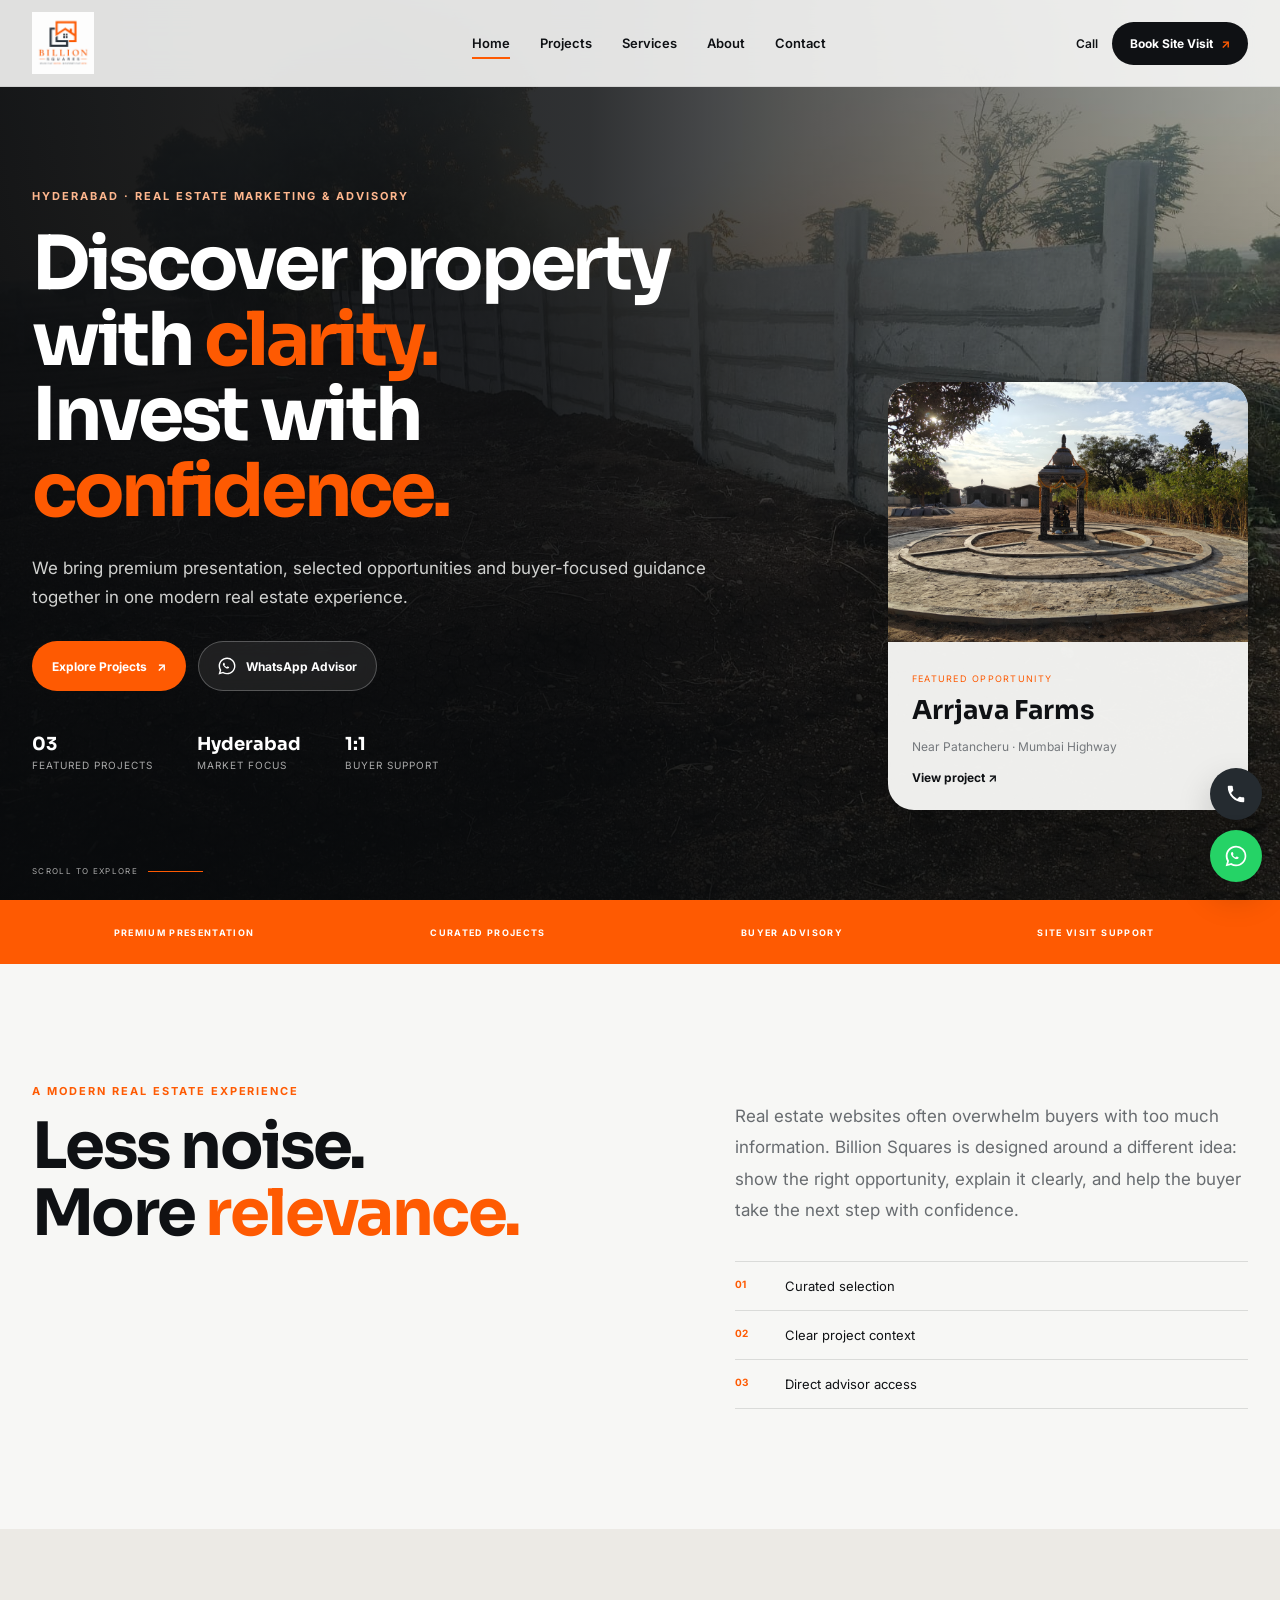
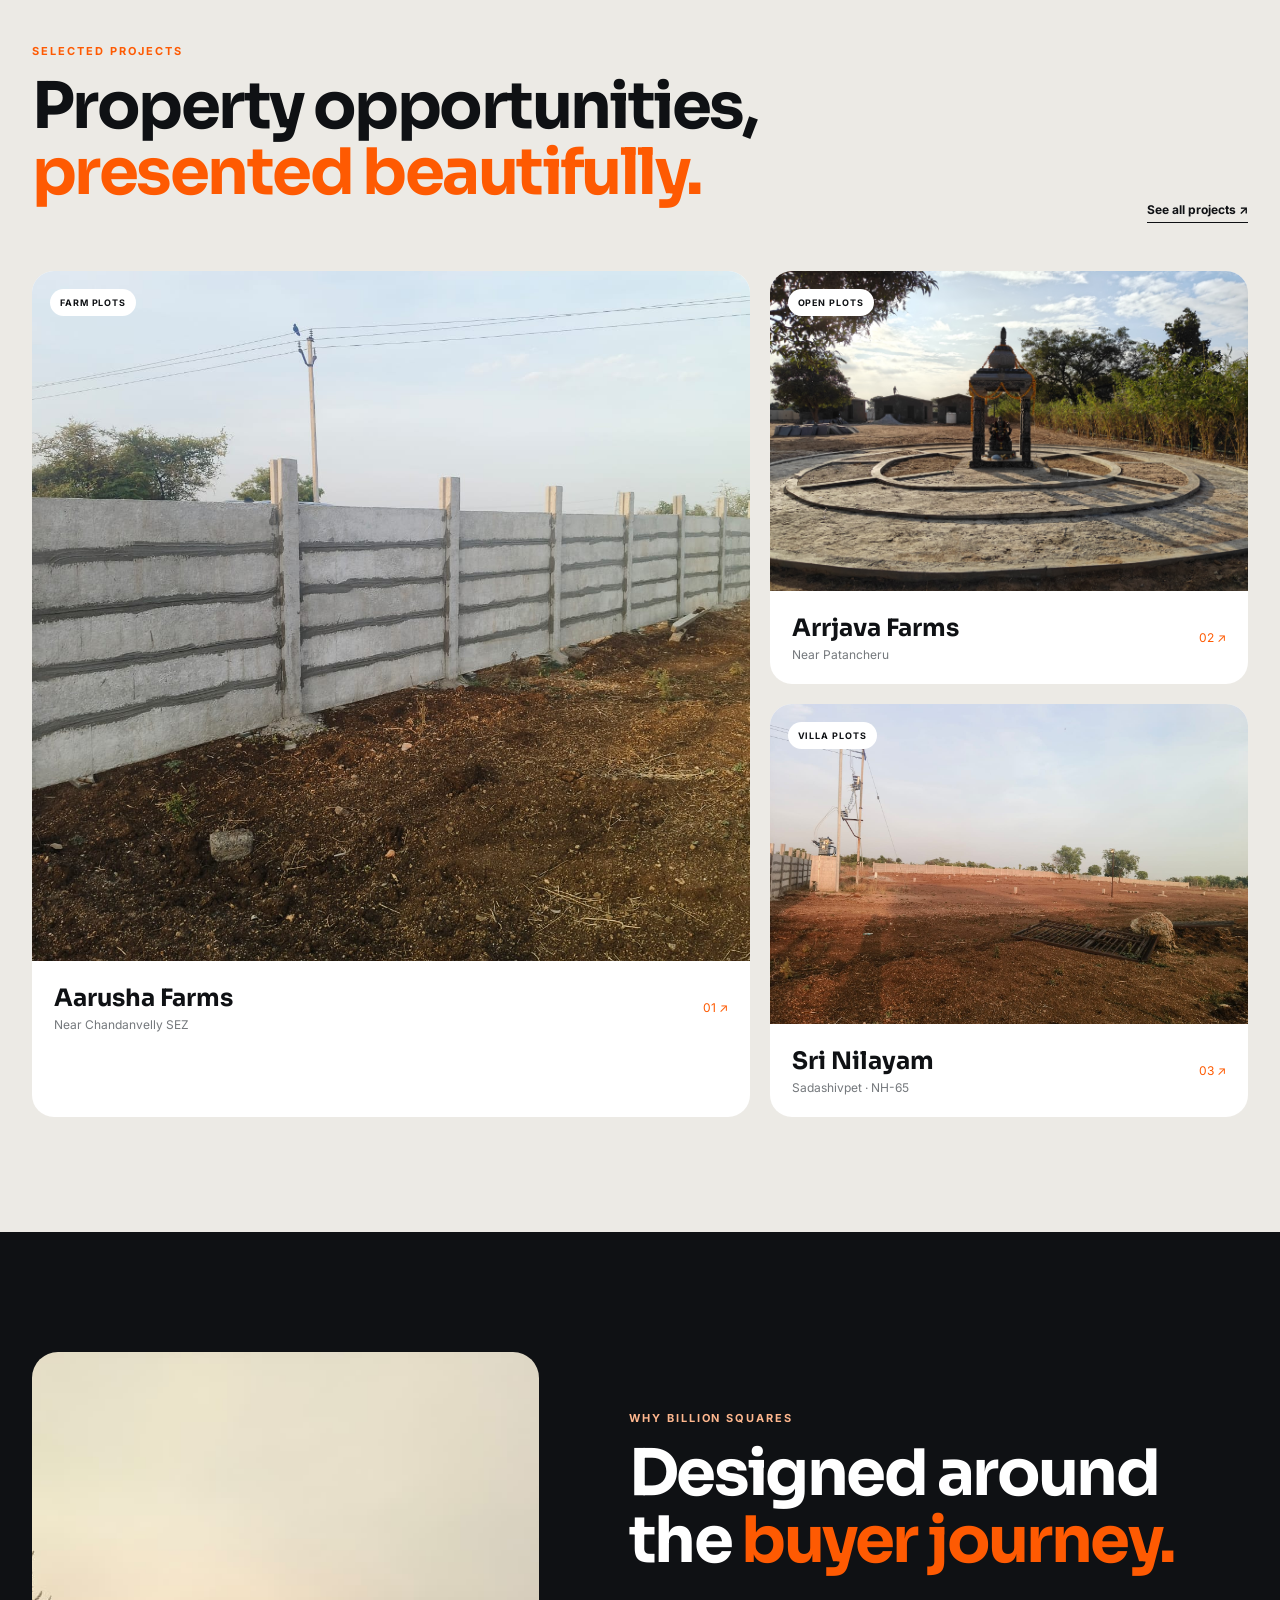
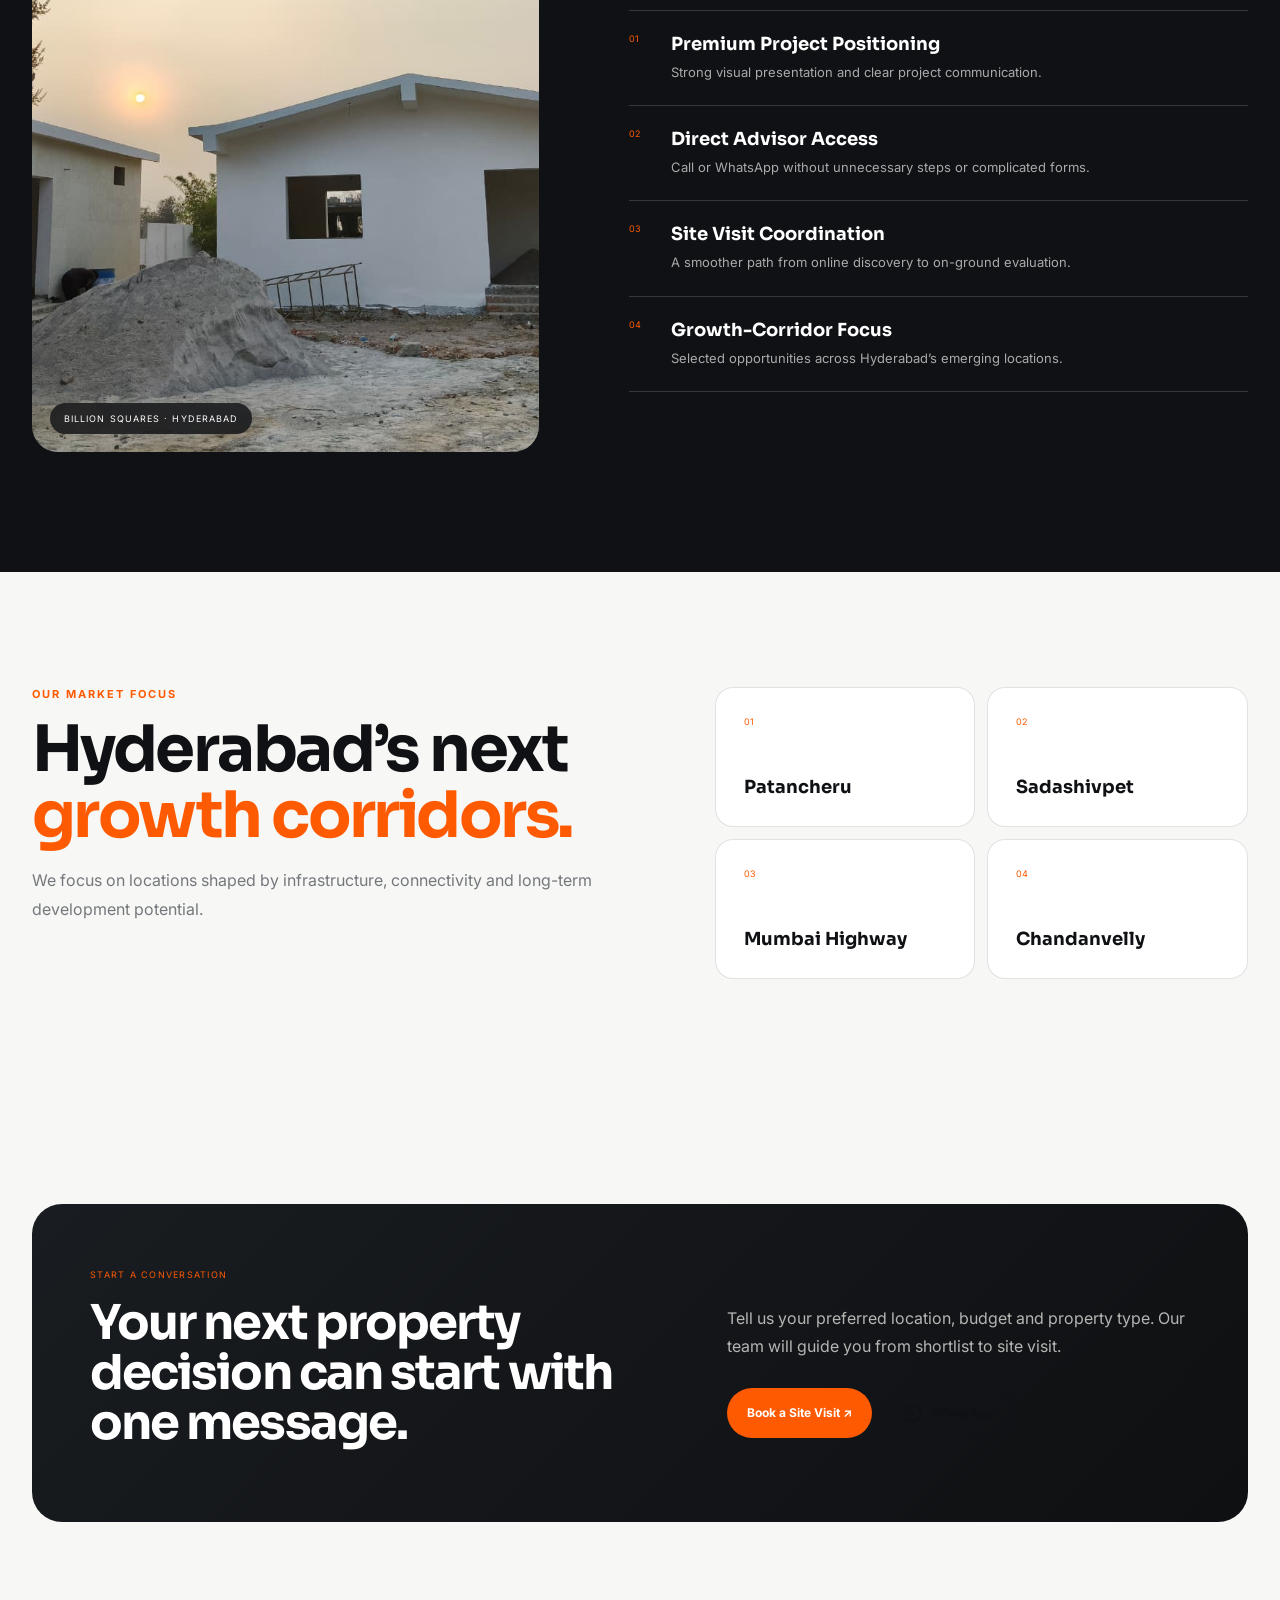
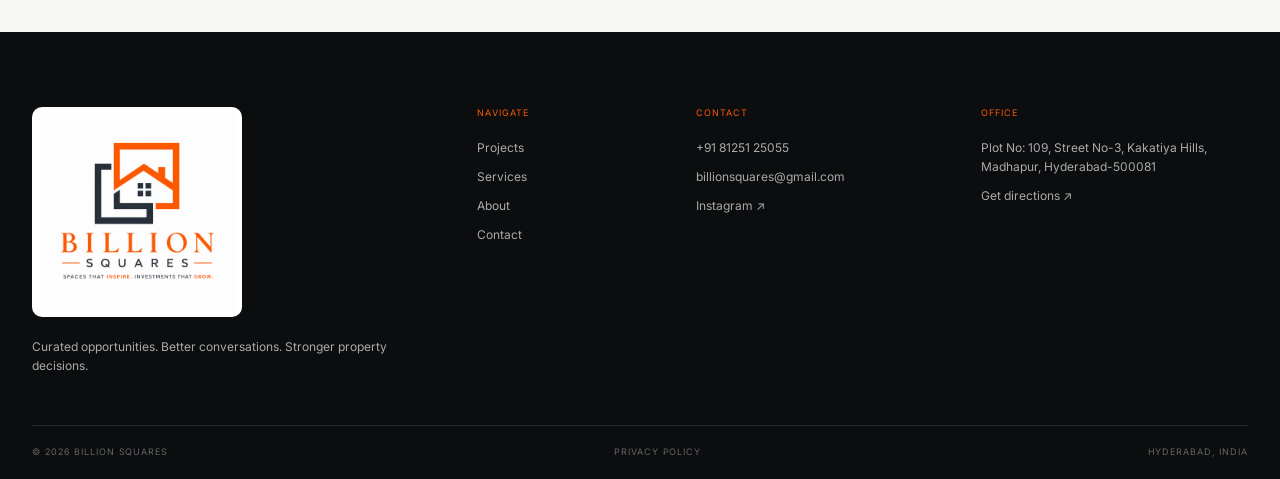
==== commit 16ccdd13: "Add files via upload" ====
--- a/index.html
+++ b/index.html
@@ -2,109 +2,110 @@
 <meta charset="utf-8">
 <meta name="viewport" content="width=device-width,initial-scale=1,viewport-fit=cover">
 <title>Billion Squares | Premium Real Estate Marketing & Property Advisory Hyderabad</title>
-<meta name="description" content="Curated real estate opportunities, project marketing and property advisory in Hyderabad. Explore Billion Squares projects and book a site visit.">
+<meta name="description" content="Premium real estate marketing, curated property opportunities and buyer advisory in Hyderabad. Explore Billion Squares projects and book a site visit.">
 <link rel="canonical" href="https://www.billionsquares.com/">
-<meta name="theme-color" content="#161819">
+<meta name="theme-color" content="#0f1114">
 <meta property="og:type" content="website">
 <meta property="og:title" content="Billion Squares | Premium Real Estate Marketing & Property Advisory Hyderabad">
-<meta property="og:description" content="Curated real estate opportunities, project marketing and property advisory in Hyderabad. Explore Billion Squares projects and book a site visit.">
+<meta property="og:description" content="Premium real estate marketing, curated property opportunities and buyer advisory in Hyderabad. Explore Billion Squares projects and book a site visit.">
 <meta property="og:url" content="https://www.billionsquares.com/">
 <meta property="og:image" content="https://www.billionsquares.com/assets/brand/billion-squares-logo-final.png">
-<meta name="twitter:card" content="summary_large_image">
 <link rel="icon" href="/assets/brand/favicon.png">
+<link rel="preconnect" href="https://fonts.googleapis.com">
+<link rel="preconnect" href="https://fonts.gstatic.com" crossorigin>
+<link href="https://fonts.googleapis.com/css2?family=Inter:wght@400;500;600;700&family=Sora:wght@400;500;600;700&display=swap" rel="stylesheet">
 <link rel="stylesheet" href="/styles.css">
-</head><body>
-<div id="brandIntro" class="brand-intro" aria-hidden="true">
-  <div class="brand-intro-inner">
-    <div class="brand-intro-logo-wrap">
-      <img src="/assets/brand/billion-squares-logo-final.png" alt="">
-      <span class="intro-glow"></span>
-    </div>
-    <div class="intro-line"><span></span></div>
-    <p>REAL ESTATE MARKETING &amp; PROPERTY ADVISORY</p>
-  </div>
+</head><body><div id="brandIntro" class="brand-intro">
+<div class="intro-card">
+<div class="intro-logo-shell"><img src="/assets/brand/billion-squares-logo-final.png" alt="Billion Squares"></div>
+<div class="intro-progress"><span></span></div>
+<p>REAL ESTATE MARKETING · PROPERTY ADVISORY</p>
 </div>
-
-<header class="site-header">
-<div class="shell nav-shell">
-<a class="logo" href="/"><img src="/assets/brand/billion-squares-logo-final.png" alt="Billion Squares"></a>
-<nav class="desktop-nav"><a href="/" class=active>Home</a><a href="/projects.html">Projects</a><a href="/services.html">Services</a><a href="/about.html">About</a><a href="/contact.html">Contact</a><a class="nav-pill" href="/contact.html#enquiry">Book a Site Visit <span>↗</span></a></nav>
+</div><header class="site-header">
+<div class="container nav-wrap">
+<a href="/" class="brand"><img src="/assets/brand/billion-squares-logo-final.png" alt="Billion Squares"></a>
+<nav class="desktop-nav"><a href="/" class="active">Home</a><a href="/projects.html">Projects</a><a href="/services.html">Services</a><a href="/about.html">About</a><a href="/contact.html">Contact</a></nav>
+<div class="nav-actions">
+<a class="mini-link" href="tel:+918125125055">Call</a>
+<a class="nav-cta" href="/contact.html#enquiry">Book Site Visit <span>↗</span></a>
 <button class="menu-btn" aria-label="Open menu" aria-expanded="false"><span></span><span></span></button>
 </div>
-<div class="mobile-menu"><a href="/" class=active>Home</a><a href="/projects.html">Projects</a><a href="/services.html">Services</a><a href="/about.html">About</a><a href="/contact.html">Contact</a><a class="nav-pill" href="/contact.html#enquiry">Book a Site Visit ↗</a></div>
+</div>
+<div class="mobile-nav"><a href="/" class="active">Home</a><a href="/projects.html">Projects</a><a href="/services.html">Services</a><a href="/about.html">About</a><a href="/contact.html">Contact</a><a class="nav-cta" href="/contact.html#enquiry">Book Site Visit ↗</a></div>
 </header>
 <main>
-<section class="hero-luxe">
-<div class="hero-image"><img src="/assets/aarusha/7.jpeg" alt="Billion Squares real estate project"></div>
-<div class="hero-overlay"></div>
-<div class="shell hero-content">
-<div class="hero-kicker"><span>Hyderabad</span><i></i><span>Real Estate Marketing & Advisory</span></div>
-<h1>Spaces that <em>inspire.</em><br>Investments that <strong>grow.</strong></h1>
-<div class="hero-bottom">
-<p>Curated property opportunities presented with clarity, context and a premium buyer experience.</p>
-<div class="hero-ctas"><a class="btn-orange" href="/projects.html">Explore Projects <span>↗</span></a><a class="btn-ghost" href="https://wa.me/918125125055?text=Hello%20Billion%20Squares%2C%20I%20would%20like%20to%20know%20more%20about%20your%20properties." target="_blank">Talk to an Advisor</a></div>
+<section class="hero-modern">
+<div class="hero-bg"><img src="/assets/aarusha/7.jpeg" alt="Billion Squares real estate"></div>
+<div class="hero-tint"></div>
+<div class="container hero-layout">
+<div class="hero-copy reveal">
+<div class="eyebrow">HYDERABAD · REAL ESTATE MARKETING & ADVISORY</div>
+<h1>Discover property with <span>clarity.</span><br>Invest with <span>confidence.</span></h1>
+<p>We bring premium presentation, selected opportunities and buyer-focused guidance together in one modern real estate experience.</p>
+<div class="hero-buttons"><a class="btn primary" href="/projects.html">Explore Projects <b>↗</b></a><a class="btn glass" href="https://wa.me/918125125055?text=Hello%20Billion%20Squares%2C%20I%20would%20like%20to%20know%20more%20about%20your%20properties." target="_blank"><svg viewBox="0 0 32 32" aria-hidden="true"><path fill="currentColor" d="M19.11 17.55c-.27-.14-1.6-.79-1.85-.88-.25-.09-.43-.14-.61.14-.18.27-.7.88-.86 1.06-.16.18-.32.2-.59.07-.27-.14-1.14-.42-2.17-1.34-.8-.71-1.34-1.59-1.5-1.86-.16-.27-.02-.42.12-.55.12-.12.27-.32.41-.48.14-.16.18-.27.27-.45.09-.18.05-.34-.02-.48-.07-.14-.61-1.47-.84-2.02-.22-.53-.45-.46-.61-.47l-.52-.01c-.18 0-.48.07-.73.34-.25.27-.95.93-.95 2.27 0 1.34.98 2.64 1.11 2.82.14.18 1.92 2.93 4.65 4.11.65.28 1.16.45 1.56.57.65.21 1.24.18 1.71.11.52-.08 1.6-.65 1.83-1.28.23-.63.23-1.18.16-1.29-.07-.11-.25-.18-.52-.32z"/><path fill="currentColor" d="M26.62 5.38A14.9 14.9 0 0 0 16.03 1C7.78 1 1.07 7.71 1.07 15.96c0 2.64.69 5.22 2 7.5L.94 31l7.72-2.02a14.92 14.92 0 0 0 7.36 1.87h.01c8.25 0 14.96-6.71 14.96-14.96 0-4-1.56-7.76-4.37-10.51zm-10.59 22.94h-.01a12.4 12.4 0 0 1-6.33-1.73l-.45-.27-4.58 1.2 1.22-4.46-.29-.46a12.4 12.4 0 0 1-1.9-6.64c0-6.86 5.58-12.44 12.45-12.44 3.32 0 6.44 1.29 8.79 3.64a12.35 12.35 0 0 1 3.65 8.8c0 6.86-5.58 12.44-12.45 12.44z"/></svg><span>WhatsApp Advisor</span></a></div>
+<div class="hero-proof"><div><b>03</b><span>Featured Projects</span></div><div><b>Hyderabad</b><span>Market Focus</span></div><div><b>1:1</b><span>Buyer Support</span></div></div>
+</div>
+<div class="hero-card reveal">
+<div class="hero-card-image"><img src="/assets/arrjava/WhatsApp Image 2026-08-10 at 00.33.32.jpeg" alt="Featured project"></div>
+<div class="hero-card-body"><span>FEATURED OPPORTUNITY</span><h3>Arrjava Farms</h3><p>Near Patancheru · Mumbai Highway</p><a href="/arrjava-farms.html">View project ↗</a></div>
 </div>
 </div>
-<div class="hero-index"><span>01</span><b>Billion Squares</b><span>Hyderabad</span></div>
+<div class="scroll-note">SCROLL TO EXPLORE <i></i></div>
 </section>
 
-<section class="statement">
-<div class="shell statement-grid">
-<div><p class="overline">OUR POINT OF VIEW</p><h2>Real estate should feel <em>considered</em>, not complicated.</h2></div>
-<div><p>We combine project presentation, buyer communication and market context to help customers explore property opportunities with more confidence.</p>
-<a class="arrow-link" href="/about.html">Discover our approach <span>↗</span></a></div>
+<section class="brand-strip"><div class="container strip-grid">
+<span>PREMIUM PRESENTATION</span><span>CURATED PROJECTS</span><span>BUYER ADVISORY</span><span>SITE VISIT SUPPORT</span>
+</div></section>
+
+<section class="intro-section">
+<div class="container intro-grid">
+<div class="reveal"><div class="eyebrow dark">A MODERN REAL ESTATE EXPERIENCE</div><h2>Less noise.<br>More <span>relevance.</span></h2></div>
+<div class="intro-copy reveal"><p>Real estate websites often overwhelm buyers with too much information. Billion Squares is designed around a different idea: show the right opportunity, explain it clearly, and help the buyer take the next step with confidence.</p><div class="mini-stats"><div><b>01</b><span>Curated selection</span></div><div><b>02</b><span>Clear project context</span></div><div><b>03</b><span>Direct advisor access</span></div></div></div>
 </div>
 </section>
 
-<section class="projects-editorial">
-<div class="shell">
-<div class="section-intro"><p class="overline">SELECTED OPPORTUNITIES</p><div><h2>Projects with a story worth exploring.</h2><a class="arrow-link" href="/projects.html">View all projects ↗</a></div></div>
-<div class="editorial-grid">
-<a class="feature-project" href="/aarusha-farms.html"><div class="media"><img src="/assets/aarusha/1.jpeg" alt="Aarusha Farms"></div><div class="project-meta"><span>01 / Farm Plots</span><h3>Aarusha Farms</h3><p>Near Chandanvelly SEZ</p><b>Explore project ↗</b></div></a>
-<div class="side-projects">
-<a class="side-project" href="/arrjava-farms.html"><img src="/assets/arrjava/WhatsApp Image 2026-08-10 at 00.33.32.jpeg" alt="Arrjava Farms"><div><span>02 / Open Plots</span><h3>Arrjava Farms</h3><p>Near Patancheru</p></div></a>
-<a class="side-project dark-card" href="/sri-nilayam.html"><div class="abstract-mark"><span></span><span></span></div><div><span>03 / Villa Plots</span><h3>Sri Nilayam</h3><p>Sadashivpet · NH-65</p></div></a>
-</div>
-</div>
+<section class="project-showcase">
+<div class="container section-head reveal"><div><div class="eyebrow dark">SELECTED PROJECTS</div><h2>Property opportunities,<br><span>presented beautifully.</span></h2></div><a class="text-link" href="/projects.html">See all projects ↗</a></div>
+<div class="container project-grid">
+<a class="project-card large reveal" href="/aarusha-farms.html"><div class="card-media"><img src="/assets/aarusha/1.jpeg" alt="Aarusha Farms"><div class="card-badge">FARM PLOTS</div></div><div class="card-content"><div><h3>Aarusha Farms</h3><p>Near Chandanvelly SEZ</p></div><span>01 ↗</span></div></a>
+<a class="project-card reveal" href="/arrjava-farms.html"><div class="card-media"><img src="/assets/arrjava/WhatsApp Image 2026-08-10 at 00.33.32.jpeg" alt="Arrjava Farms"><div class="card-badge">OPEN PLOTS</div></div><div class="card-content"><div><h3>Arrjava Farms</h3><p>Near Patancheru</p></div><span>02 ↗</span></div></a>
+<a class="project-card reveal" href="/sri-nilayam.html"><div class="card-media"><img src="/assets/aarusha/4.jpeg" alt="Sri Nilayam"><div class="card-badge">VILLA PLOTS</div></div><div class="card-content"><div><h3>Sri Nilayam</h3><p>Sadashivpet · NH-65</p></div><span>03 ↗</span></div></a>
 </div>
 </section>
 
-<section class="services-luxe">
-<div class="shell">
-<div class="section-intro light"><p class="overline">WHAT WE DO</p><div><h2>From first impression to site visit.</h2></div></div>
-<div class="service-list">
-<div class="service-row"><span>01</span><h3>Project Marketing</h3><p>Premium positioning, presentation and buyer acquisition support.</p><b>↗</b></div>
-<div class="service-row"><span>02</span><h3>Property Discovery</h3><p>Curated opportunities based on location, product and buyer intent.</p><b>↗</b></div>
-<div class="service-row"><span>03</span><h3>Buyer Assistance</h3><p>Structured information, site visit coordination and follow-up.</p><b>↗</b></div>
-<div class="service-row"><span>04</span><h3>Investment Perspective</h3><p>Context around growth corridors, infrastructure and location potential.</p><b>↗</b></div>
-</div>
+<section class="experience">
+<div class="container experience-grid">
+<div class="experience-visual reveal"><img src="/assets/arrjava/2.jpeg" alt="Real estate site"><div class="visual-chip">BILLION SQUARES · HYDERABAD</div></div>
+<div class="experience-copy reveal"><div class="eyebrow">WHY BILLION SQUARES</div><h2>Designed around the <span>buyer journey.</span></h2><div class="feature-stack">
+<div><span>01</span><h3>Premium Project Positioning</h3><p>Strong visual presentation and clear project communication.</p></div>
+<div><span>02</span><h3>Direct Advisor Access</h3><p>Call or WhatsApp without unnecessary steps or complicated forms.</p></div>
+<div><span>03</span><h3>Site Visit Coordination</h3><p>A smoother path from online discovery to on-ground evaluation.</p></div>
+<div><span>04</span><h3>Growth-Corridor Focus</h3><p>Selected opportunities across Hyderabad’s emerging locations.</p></div>
+</div></div>
 </div>
 </section>
 
-<section class="corridors">
-<div class="shell corridors-grid">
-<div class="corridor-visual"><img src="/assets/arrjava/2.jpeg" alt="Hyderabad growth corridor"></div>
-<div class="corridor-copy"><p class="overline">MARKET FOCUS</p><h2>Where Hyderabad is moving next.</h2><p>Our focus is on emerging corridors where connectivity, infrastructure and future development are shaping long-term real estate demand.</p>
-<div class="location-list"><span>Patancheru</span><span>Sadashivpet</span><span>Mumbai Highway</span><span>Chandanvelly</span></div>
-<a class="btn-dark" href="/contact.html">Discuss your requirement ↗</a>
-</div>
+<section class="location-section">
+<div class="container location-layout">
+<div class="reveal"><div class="eyebrow dark">OUR MARKET FOCUS</div><h2>Hyderabad’s next<br><span>growth corridors.</span></h2><p>We focus on locations shaped by infrastructure, connectivity and long-term development potential.</p></div>
+<div class="location-cards reveal"><div><span>01</span><b>Patancheru</b></div><div><span>02</span><b>Sadashivpet</b></div><div><span>03</span><b>Mumbai Highway</b></div><div><span>04</span><b>Chandanvelly</b></div></div>
 </div>
 </section>
 
-<section class="cta-luxe"><div class="shell cta-wrap"><p class="overline">START A CONVERSATION</p><h2>Looking for your next<br><em>real estate opportunity?</em></h2><div><p>Tell us your location, budget and property preference. We’ll help you shortlist the right options.</p><a class="btn-orange" href="/contact.html#enquiry">Book a Site Visit ↗</a></div></div></section>
-</main>
-<footer class="site-footer">
-<div class="shell footer-top">
-<div class="footer-brand">
-<img src="/assets/brand/billion-squares-logo-final.png" alt="Billion Squares">
-<h3>Spaces that inspire.<br>Investments that grow.</h3>
+<section class="cta-section">
+<div class="container cta-card reveal"><div><span>START A CONVERSATION</span><h2>Your next property decision can start with one message.</h2></div><div><p>Tell us your preferred location, budget and property type. Our team will guide you from shortlist to site visit.</p><div class="hero-buttons"><a class="btn primary" href="/contact.html#enquiry">Book a Site Visit ↗</a><a class="btn outline-dark" href="https://wa.me/918125125055?text=Hello%20Billion%20Squares%2C%20I%20would%20like%20to%20know%20more%20about%20your%20properties." target="_blank"><svg viewBox="0 0 32 32" aria-hidden="true"><path fill="currentColor" d="M19.11 17.55c-.27-.14-1.6-.79-1.85-.88-.25-.09-.43-.14-.61.14-.18.27-.7.88-.86 1.06-.16.18-.32.2-.59.07-.27-.14-1.14-.42-2.17-1.34-.8-.71-1.34-1.59-1.5-1.86-.16-.27-.02-.42.12-.55.12-.12.27-.32.41-.48.14-.16.18-.27.27-.45.09-.18.05-.34-.02-.48-.07-.14-.61-1.47-.84-2.02-.22-.53-.45-.46-.61-.47l-.52-.01c-.18 0-.48.07-.73.34-.25.27-.95.93-.95 2.27 0 1.34.98 2.64 1.11 2.82.14.18 1.92 2.93 4.65 4.11.65.28 1.16.45 1.56.57.65.21 1.24.18 1.71.11.52-.08 1.6-.65 1.83-1.28.23-.63.23-1.18.16-1.29-.07-.11-.25-.18-.52-.32z"/><path fill="currentColor" d="M26.62 5.38A14.9 14.9 0 0 0 16.03 1C7.78 1 1.07 7.71 1.07 15.96c0 2.64.69 5.22 2 7.5L.94 31l7.72-2.02a14.92 14.92 0 0 0 7.36 1.87h.01c8.25 0 14.96-6.71 14.96-14.96 0-4-1.56-7.76-4.37-10.51zm-10.59 22.94h-.01a12.4 12.4 0 0 1-6.33-1.73l-.45-.27-4.58 1.2 1.22-4.46-.29-.46a12.4 12.4 0 0 1-1.9-6.64c0-6.86 5.58-12.44 12.45-12.44 3.32 0 6.44 1.29 8.79 3.64a12.35 12.35 0 0 1 3.65 8.8c0 6.86-5.58 12.44-12.45 12.44z"/></svg><span>WhatsApp</span></a></div></div></div>
+</section>
+</main><footer class="footer">
+<div class="container footer-grid">
+<div class="footer-brand"><img src="/assets/brand/billion-squares-logo-final.png" alt="Billion Squares"><p>Curated opportunities. Better conversations. Stronger property decisions.</p></div>
+<div><span class="footer-kicker">Navigate</span><a href="/projects.html">Projects</a><a href="/services.html">Services</a><a href="/about.html">About</a><a href="/contact.html">Contact</a></div>
+<div><span class="footer-kicker">Contact</span><a href="tel:+918125125055">+91 81251 25055</a><a href="mailto:billionsquares@gmail.com">billionsquares@gmail.com</a><a href="https://www.instagram.com/arrjava_forms?igsh=MW4xbnpyOGE2cTFhNQ==" target="_blank">Instagram ↗</a></div>
+<div><span class="footer-kicker">Office</span><p>Plot No: 109, Street No-3, Kakatiya Hills, Madhapur, Hyderabad-500081</p><a href="https://www.google.com/maps/search/?api=1&query=Plot+No+109%2C+Street+No-3%2C+Kakatiya+Hills%2C+Madhapur%2C+Hyderabad-500081" target="_blank">Get directions ↗</a></div>
 </div>
-<div><p class="footer-label">Explore</p><a href="/projects.html">Projects</a><a href="/services.html">Services</a><a href="/about.html">About</a><a href="/contact.html">Contact</a></div>
-<div><p class="footer-label">Contact</p><a href="tel:+918125125055">+91 81251 25055</a><a href="mailto:billionsquares@gmail.com">billionsquares@gmail.com</a><a href="https://www.instagram.com/arrjava_forms?igsh=MW4xbnpyOGE2cTFhNQ==" target="_blank" rel="noopener">Instagram ↗</a></div>
-<div><p class="footer-label">Office</p><p>Plot No: 109, Street No-3, Kakatiya Hills, Madhapur, Hyderabad-500081</p><a href="https://www.google.com/maps/search/?api=1&query=Plot+No+109%2C+Street+No-3%2C+Kakatiya+Hills%2C+Madhapur%2C+Hyderabad-500081" target="_blank">Get directions ↗</a></div>
+<div class="container footer-bottom"><span>© 2026 Billion Squares</span><a href="/privacy.html">Privacy Policy</a><span>Hyderabad, India</span></div>
+</footer>
+<div class="floating-contact">
+<a class="float-btn phone" href="tel:+918125125055" aria-label="Call Billion Squares"><svg viewBox="0 0 24 24" aria-hidden="true"><path fill="currentColor" d="M6.62 10.79a15.46 15.46 0 0 0 6.59 6.59l2.2-2.2a1 1 0 0 1 1.02-.24c1.12.37 2.33.57 3.57.57a1 1 0 0 1 1 1V20a1 1 0 0 1-1 1C10.61 21 3 13.39 3 4a1 1 0 0 1 1-1h3.5a1 1 0 0 1 1 1c0 1.24.19 2.45.57 3.57a1 1 0 0 1-.25 1.02l-2.2 2.2z"/></svg></a>
+<a class="float-btn wa" href="https://wa.me/918125125055?text=Hello%20Billion%20Squares%2C%20I%20would%20like%20to%20know%20more%20about%20your%20properties." target="_blank" aria-label="WhatsApp Billion Squares"><svg viewBox="0 0 32 32" aria-hidden="true"><path fill="currentColor" d="M19.11 17.55c-.27-.14-1.6-.79-1.85-.88-.25-.09-.43-.14-.61.14-.18.27-.7.88-.86 1.06-.16.18-.32.2-.59.07-.27-.14-1.14-.42-2.17-1.34-.8-.71-1.34-1.59-1.5-1.86-.16-.27-.02-.42.12-.55.12-.12.27-.32.41-.48.14-.16.18-.27.27-.45.09-.18.05-.34-.02-.48-.07-.14-.61-1.47-.84-2.02-.22-.53-.45-.46-.61-.47l-.52-.01c-.18 0-.48.07-.73.34-.25.27-.95.93-.95 2.27 0 1.34.98 2.64 1.11 2.82.14.18 1.92 2.93 4.65 4.11.65.28 1.16.45 1.56.57.65.21 1.24.18 1.71.11.52-.08 1.6-.65 1.83-1.28.23-.63.23-1.18.16-1.29-.07-.11-.25-.18-.52-.32z"/><path fill="currentColor" d="M26.62 5.38A14.9 14.9 0 0 0 16.03 1C7.78 1 1.07 7.71 1.07 15.96c0 2.64.69 5.22 2 7.5L.94 31l7.72-2.02a14.92 14.92 0 0 0 7.36 1.87h.01c8.25 0 14.96-6.71 14.96-14.96 0-4-1.56-7.76-4.37-10.51zm-10.59 22.94h-.01a12.4 12.4 0 0 1-6.33-1.73l-.45-.27-4.58 1.2 1.22-4.46-.29-.46a12.4 12.4 0 0 1-1.9-6.64c0-6.86 5.58-12.44 12.45-12.44 3.32 0 6.44 1.29 8.79 3.64a12.35 12.35 0 0 1 3.65 8.8c0 6.86-5.58 12.44-12.45 12.44z"/></svg></a>
 </div>
-<div class="shell footer-bottom"><span>© 2026 Billion Squares</span><a href="/privacy.html">Privacy</a><span>Hyderabad, India</span></div>
-</footer>
-<div class="quick-actions"><a class="qa call" href="tel:+918125125055" aria-label="Call">Call</a><a class="qa whatsapp" href="https://wa.me/918125125055?text=Hello%20Billion%20Squares%2C%20I%20would%20like%20to%20know%20more%20about%20your%20properties." target="_blank" aria-label="WhatsApp">WhatsApp</a></div>
-<script src="/script.js"></script>
-</body></html>+<script src="/script.js"></script></body></html>
--- a/styles.css
+++ b/styles.css
@@ -1,132 +1,25 @@
 
-@import url('https://fonts.googleapis.com/css2?family=Bodoni+Moda:opsz,wght@6..96,400;6..96,500;6..96,600&family=Manrope:wght@400;500;600;700&display=swap');
-:root{--orange:#fe5a02;--char:#17191a;--cream:#f3efe8;--paper:#f8f6f2;--line:rgba(23,25,26,.15);--muted:#737473}
-*{box-sizing:border-box}html{scroll-behavior:smooth}body{margin:0;background:var(--paper);color:var(--char);font-family:Manrope,Arial,sans-serif}a{color:inherit;text-decoration:none}img{display:block;width:100%}.shell{width:min(1420px,calc(100% - 64px));margin:auto}
-.site-header{position:fixed;top:0;left:0;right:0;z-index:50;background:rgba(248,246,242,.9);backdrop-filter:blur(18px);border-bottom:1px solid rgba(23,25,26,.08)}.nav-shell{height:88px;display:flex;align-items:center;justify-content:space-between}.logo img{width:190px;height:62px;object-fit:contain;object-position:left}.desktop-nav{display:flex;align-items:center;gap:34px;font-size:13px;font-weight:600}.desktop-nav>a:not(.nav-pill){position:relative}.desktop-nav>a:not(.nav-pill):after{content:"";position:absolute;left:0;bottom:-7px;width:0;height:1px;background:var(--orange);transition:.25s}.desktop-nav>a:hover:after,.desktop-nav>a.active:after{width:100%}.nav-pill{padding:14px 20px;border-radius:999px;background:var(--char);color:white}.nav-pill span{color:var(--orange)}.menu-btn,.mobile-menu{display:none}
-.hero-luxe{height:100svh;min-height:760px;position:relative;background:var(--char);color:#fff;overflow:hidden}.hero-image{position:absolute;inset:0}.hero-image img{height:100%;object-fit:cover;filter:saturate(.78) contrast(1.05)}.hero-overlay{position:absolute;inset:0;background:linear-gradient(90deg,rgba(14,16,17,.92) 0%,rgba(14,16,17,.74) 44%,rgba(14,16,17,.2) 100%),linear-gradient(0deg,rgba(14,16,17,.5),transparent 50%)}.hero-content{position:relative;z-index:2;height:100%;padding-top:150px;display:flex;flex-direction:column;justify-content:center}.hero-kicker{display:flex;align-items:center;gap:12px;text-transform:uppercase;font-size:11px;letter-spacing:.18em;color:#d8d5d0}.hero-kicker i{width:34px;height:1px;background:var(--orange)}.hero-content h1{font-family:"Bodoni Moda",serif;font-weight:400;font-size:clamp(72px,7vw,132px);line-height:.88;letter-spacing:-.055em;margin:28px 0 44px;max-width:1080px}.hero-content h1 em{font-weight:400;color:#fff}.hero-content h1 strong{font-weight:400;color:var(--orange)}.hero-bottom{display:flex;align-items:end;justify-content:space-between;gap:40px;max-width:1040px}.hero-bottom>p{max-width:470px;color:#d3d1cc;line-height:1.75;font-size:16px}.hero-ctas{display:flex;gap:12px}.btn-orange,.btn-dark,.btn-ghost{display:inline-flex;align-items:center;justify-content:center;gap:12px;padding:15px 20px;border-radius:999px;font-weight:700;font-size:13px;border:1px solid transparent}.btn-orange{background:var(--orange);color:white}.btn-dark{background:var(--char);color:white}.btn-ghost{border-color:rgba(255,255,255,.4);color:#fff}.hero-index{position:absolute;right:32px;bottom:30px;z-index:3;display:flex;gap:18px;align-items:center;color:#ddd;font-size:10px;text-transform:uppercase;letter-spacing:.12em;writing-mode:vertical-rl}.hero-index b{color:var(--orange)}
-.overline{font-size:10px;font-weight:700;letter-spacing:.19em;text-transform:uppercase;color:var(--orange)}.statement{padding:125px 0;background:var(--paper)}.statement-grid{display:grid;grid-template-columns:1.2fr .8fr;gap:110px;align-items:end}.statement h2,.section-intro h2,.corridor-copy h2,.cta-luxe h2,.page-hero-luxe h1,.about-hero h1,.contact-hero h1,.form-section h2{font-family:"Bodoni Moda",serif;font-weight:400;letter-spacing:-.04em}.statement h2{font-size:clamp(52px,5vw,84px);line-height:.98;margin:16px 0}.statement h2 em,.page-hero-luxe h1 em,.about-hero h1 em,.contact-hero h1 em,.cta-luxe h2 em{color:var(--orange);font-style:italic}.statement-grid>div:last-child p{font-size:17px;line-height:1.8;color:#666}.arrow-link{display:inline-flex;margin-top:18px;font-size:13px;font-weight:700;border-bottom:1px solid var(--char);padding-bottom:5px}
-.projects-editorial{padding:120px 0;background:#ebe6de}.section-intro{display:grid;grid-template-columns:.35fr 1.65fr;gap:60px;align-items:start;margin-bottom:56px}.section-intro>div{display:flex;align-items:end;justify-content:space-between;gap:40px}.section-intro h2{font-size:62px;line-height:1;margin:0;max-width:780px}.editorial-grid{display:grid;grid-template-columns:1.4fr .8fr;gap:22px}.feature-project,.side-project{position:relative;overflow:hidden;background:#fff}.feature-project .media{height:670px;overflow:hidden}.feature-project img,.side-project img{height:100%;object-fit:cover;transition:transform .8s cubic-bezier(.2,.7,.2,1)}.feature-project:hover img,.side-project:hover img{transform:scale(1.04)}.project-meta{padding:28px 30px}.project-meta span,.side-project span{font-size:10px;text-transform:uppercase;letter-spacing:.16em;color:var(--orange)}.project-meta h3,.side-project h3{font-family:"Bodoni Moda",serif;font-size:42px;font-weight:500;margin:7px 0}.project-meta p,.side-project p{color:#737473}.project-meta b{font-size:12px}.side-projects{display:grid;gap:22px}.side-project{min-height:324px}.side-project img{position:absolute;inset:0;filter:brightness(.72)}.side-project>div:last-child{position:absolute;z-index:2;left:28px;bottom:26px;color:#fff}.side-project p{color:#ddd}.dark-card{background:var(--char);color:#fff}.abstract-mark{position:absolute;inset:0}.abstract-mark span{position:absolute;border:1px solid rgba(254,90,2,.7);width:55%;aspect-ratio:1;transform:rotate(45deg);right:4%;top:-15%}.abstract-mark span+span{width:38%;top:26%;right:22%;border-color:rgba(255,255,255,.18)}
-.services-luxe{padding:120px 0;background:var(--char);color:#fff}.section-intro.light h2{color:#fff}.service-list{border-top:1px solid rgba(255,255,255,.16)}.service-row{display:grid;grid-template-columns:80px 1fr 1.25fr 40px;gap:20px;align-items:center;padding:32px 0;border-bottom:1px solid rgba(255,255,255,.16);transition:.25s}.service-row:hover{padding-left:12px;background:rgba(255,255,255,.025)}.service-row>span{color:var(--orange);font-size:11px}.service-row h3{font-family:"Bodoni Moda",serif;font-size:34px;font-weight:400;margin:0}.service-row p{margin:0;color:#aaa;line-height:1.6;font-size:14px}.service-row b{color:var(--orange);font-size:20px}
-.corridors{padding:130px 0}.corridors-grid{display:grid;grid-template-columns:1.05fr .95fr;gap:80px;align-items:center}.corridor-visual img{height:650px;object-fit:cover}.corridor-copy h2{font-size:70px;line-height:.96;margin:18px 0 28px}.corridor-copy>p:not(.overline){color:#676968;line-height:1.8;max-width:620px}.location-list{display:flex;flex-wrap:wrap;gap:10px;margin:30px 0}.location-list span{padding:10px 14px;border:1px solid var(--line);border-radius:999px;font-size:12px}
-.cta-luxe{padding:120px 0;background:var(--cream)}.cta-wrap{display:grid;grid-template-columns:.3fr 1.2fr .7fr;gap:50px;align-items:end}.cta-luxe h2{font-size:72px;line-height:.95;margin:0}.cta-wrap>div p{line-height:1.7;color:#666;margin-bottom:22px}
-.site-footer{background:#111314;color:#fff;padding:80px 0 24px}.footer-top{display:grid;grid-template-columns:1.5fr .6fr .8fr 1fr;gap:55px}.footer-brand img{width:220px;filter:brightness(0) invert(1);margin-bottom:28px}.footer-brand h3{font-family:"Bodoni Moda",serif;font-weight:400;font-size:36px;line-height:1.05}.footer-label{color:var(--orange)!important;font-size:10px!important;text-transform:uppercase;letter-spacing:.18em;margin-bottom:18px!important}.footer-top>div:not(.footer-brand){display:flex;flex-direction:column;gap:11px}.footer-top a,.footer-top p{font-size:13px;line-height:1.6;color:#b8b9b7;margin:0}.footer-bottom{border-top:1px solid rgba(255,255,255,.12);margin-top:60px;padding-top:22px;display:flex;justify-content:space-between;font-size:10px;text-transform:uppercase;letter-spacing:.12em;color:#777}.quick-actions{position:fixed;right:20px;bottom:20px;z-index:60;display:flex;gap:8px}.qa{width:54px;height:54px;border-radius:50%;display:grid;place-items:center;color:#fff;font-size:0;box-shadow:0 14px 30px rgba(0,0,0,.18)}.qa.call{background:#25292b}.qa.call:after{content:"☎";font-size:19px}.qa.whatsapp{background:#1fb65f}.qa.whatsapp:after{content:"WA";font-size:11px;font-weight:700}
-.page-hero-luxe{padding:190px 0 100px;background:var(--char);color:#fff}.page-hero-luxe h1{font-size:85px;line-height:.94;margin:18px 0 22px;max-width:950px}.page-hero-luxe>div>p:last-child{color:#aaa;max-width:620px}.project-list-luxe{padding:90px 0}.project-line{display:grid;grid-template-columns:60px 190px 1fr 40px;gap:30px;align-items:center;padding:26px 0;border-bottom:1px solid var(--line)}.project-line .num{font-size:10px;color:var(--orange)}.project-line .thumb{height:120px;overflow:hidden}.project-line .thumb img{height:100%;object-fit:cover}.project-line span{font-size:10px;letter-spacing:.15em;text-transform:uppercase;color:var(--orange)}.project-line h2{font-family:"Bodoni Moda",serif;font-weight:400;font-size:42px;margin:5px 0}.project-line p{font-size:13px;color:#777}.project-line>b{font-size:22px;color:var(--orange)}
-.project-hero{height:88svh;min-height:680px;position:relative;color:#fff}.project-hero-media,.project-shade{position:absolute;inset:0}.project-hero-media img{height:100%;object-fit:cover}.project-shade{background:linear-gradient(90deg,rgba(12,14,15,.85),rgba(12,14,15,.18))}.project-hero-copy{position:relative;z-index:2;padding-top:220px}.project-hero h1{font-family:"Bodoni Moda",serif;font-size:100px;font-weight:400;line-height:.95;margin:14px 0}.project-hero-copy>p:not(.overline){font-size:17px;margin-bottom:26px}.project-overview{padding:110px 0}.overview-grid{display:grid;grid-template-columns:1fr 1fr;gap:100px}.overview-grid h2{font-family:"Bodoni Moda",serif;font-size:58px;font-weight:400;line-height:1.02;margin:15px 0}.fact-grid{display:grid;grid-template-columns:1fr 1fr;border-top:1px solid var(--line)}.fact-grid div{padding:24px 0;border-bottom:1px solid var(--line)}.fact-grid span{display:block;font-size:10px;color:#888;text-transform:uppercase;letter-spacing:.13em}.fact-grid b{display:block;margin-top:7px;font-size:16px}.gallery-luxe{padding:100px 0;background:#ebe6de}.gallery-grid{display:grid;grid-template-columns:1.2fr .8fr;gap:18px}.gallery-grid img{height:420px;object-fit:cover}.gallery-grid img:first-child{grid-row:span 2;height:858px}.project-actions{padding:100px 0}.project-actions>.shell{display:flex;justify-content:space-between;align-items:end}.project-actions h2{font-family:"Bodoni Moda",serif;font-size:56px;font-weight:400;margin:15px 0}.action-buttons{display:flex;gap:12px}
-.services-detail{padding:90px 0}.service-detail-row{display:grid;grid-template-columns:100px 1fr;padding:50px 0;border-bottom:1px solid var(--line)}.service-detail-row>span{color:var(--orange);font-size:11px}.service-detail-row h2{font-family:"Bodoni Moda",serif;font-size:58px;font-weight:400;margin:0 0 15px}.service-detail-row p{max-width:760px;color:#6d6e6d;line-height:1.8}
-.about-hero{padding:180px 0 110px}.about-grid{display:grid;grid-template-columns:1fr .8fr;gap:80px;align-items:end}.about-hero h1{font-size:80px;line-height:.95;margin:18px 0}.about-photo img{height:620px;object-fit:cover}.values{padding:90px 0;background:#ebe6de}.value-grid{display:grid;grid-template-columns:repeat(4,1fr);gap:18px}.value-grid>div{background:var(--paper);padding:34px;min-height:250px}.value-grid span{color:var(--orange);font-size:10px}.value-grid h3{font-family:"Bodoni Moda",serif;font-weight:400;font-size:32px;margin:30px 0 12px}.value-grid p{color:#707170;line-height:1.7;font-size:14px}
-.contact-hero{padding:180px 0 100px;background:var(--char);color:#fff}.contact-hero-grid{display:grid;grid-template-columns:1.1fr .9fr;gap:100px}.contact-hero h1{font-size:84px;line-height:.94;margin:18px 0}.contact-hero>div>div>p:not(.overline){color:#aaa;max-width:600px}.contact-info{display:grid;grid-template-columns:1fr 1fr;gap:18px}.contact-info>div{padding:20px 0;border-top:1px solid rgba(255,255,255,.18)}.contact-info span{display:block;color:var(--orange);font-size:9px;text-transform:uppercase;letter-spacing:.15em;margin-bottom:8px}.contact-info a,.contact-info p{font-size:13px;line-height:1.6;color:#d7d7d4;margin:0}.form-section{padding:110px 0}.form-grid{display:grid;grid-template-columns:.75fr 1.25fr;gap:90px}.form-section h2{font-size:60px;margin:15px 0}.form-grid>div>p:last-child{color:#777;line-height:1.7}.lux-form{display:grid;grid-template-columns:1fr 1fr;gap:18px}.lux-form label{font-size:10px;text-transform:uppercase;letter-spacing:.12em;color:#777}.lux-form input,.lux-form select,.lux-form textarea{width:100%;margin-top:8px;border:0;border-bottom:1px solid #bbb;background:transparent;padding:14px 0;font-family:Manrope;font-size:15px;outline:none}.lux-form textarea{border:1px solid #ccc;padding:15px}.lux-form .full{grid-column:1/-1}.lux-form button{border:0;cursor:pointer}
-.legal{padding:80px 0}.legal-wrap{max-width:850px}.legal h2{font-family:"Bodoni Moda",serif;font-size:34px;font-weight:400;margin-top:36px}.legal p{color:#686968;line-height:1.8}
-@media(max-width:1000px){.desktop-nav{display:none}.menu-btn{display:flex;flex-direction:column;gap:6px;background:none;border:0}.menu-btn span{width:26px;height:1px;background:var(--char)}.mobile-menu{position:fixed;top:88px;left:0;right:0;background:var(--paper);padding:26px 32px;display:none;flex-direction:column;gap:20px;border-bottom:1px solid var(--line)}.mobile-menu.open{display:flex}.hero-content h1{font-size:80px}.hero-bottom{flex-direction:column;align-items:flex-start}.statement-grid,.corridors-grid,.overview-grid,.about-grid,.contact-hero-grid,.form-grid{grid-template-columns:1fr}.editorial-grid{grid-template-columns:1fr}.side-projects{grid-template-columns:1fr 1fr}.cta-wrap{grid-template-columns:1fr}.section-intro{grid-template-columns:1fr}.service-row{grid-template-columns:50px 1fr}.service-row p{grid-column:2}.service-row b{display:none}.value-grid{grid-template-columns:1fr 1fr}.footer-top{grid-template-columns:1fr 1fr}.project-hero h1{font-size:72px}}
-@media(max-width:640px){.shell{width:min(100% - 32px,1420px)}.nav-shell{height:74px}.logo img{width:150px;height:52px}.mobile-menu{top:74px}.hero-luxe{min-height:720px}.hero-content{padding-top:110px;justify-content:flex-end;padding-bottom:85px}.hero-content h1{font-size:54px;line-height:.92;margin:22px 0 28px}.hero-bottom>p{font-size:14px}.hero-ctas{flex-direction:column;width:100%}.hero-ctas a{width:100%}.hero-index{display:none}.statement,.projects-editorial,.services-luxe,.corridors,.cta-luxe{padding:78px 0}.statement h2,.section-intro h2,.corridor-copy h2,.cta-luxe h2{font-size:46px}.side-projects{grid-template-columns:1fr}.feature-project .media{height:430px}.service-row{padding:26px 0}.corridor-visual img{height:420px}.footer-top{grid-template-columns:1fr}.footer-bottom{flex-direction:column;gap:10px}.page-hero-luxe{padding:135px 0 70px}.page-hero-luxe h1{font-size:52px}.project-line{grid-template-columns:35px 90px 1fr;gap:14px}.project-line>b{display:none}.project-line .thumb{height:90px}.project-line h2{font-size:28px}.project-line p{display:none}.project-hero{height:78svh}.project-hero-copy{padding-top:160px}.project-hero h1{font-size:54px}.overview-grid h2{font-size:44px}.gallery-grid{grid-template-columns:1fr}.gallery-grid img,.gallery-grid img:first-child{height:320px;grid-row:auto}.project-actions>.shell{display:block}.action-buttons{margin-top:28px;flex-direction:column}.service-detail-row{grid-template-columns:45px 1fr}.service-detail-row h2{font-size:40px}.about-hero{padding:130px 0 70px}.about-hero h1,.contact-hero h1{font-size:52px}.about-photo img{height:420px}.value-grid{grid-template-columns:1fr}.contact-hero{padding:130px 0 70px}.contact-info{grid-template-columns:1fr}.form-section{padding:75px 0}.form-section h2{font-size:46px}.lux-form{grid-template-columns:1fr}.lux-form .full{grid-column:auto}}
-
-
-/* ===== BILLION SQUARES PREMIUM BRAND INTRO ===== */
-body.intro-lock{overflow:hidden}
-.brand-intro{
-  position:fixed;
-  inset:0;
-  z-index:9999;
-  background:
-    radial-gradient(circle at 50% 45%, rgba(254,90,2,.08), transparent 30%),
-    #f8f6f2;
-  display:grid;
-  place-items:center;
-  opacity:1;
-  visibility:visible;
-  transition:opacity .75s ease, visibility .75s ease;
-}
-.brand-intro.is-leaving{
-  opacity:0;
-  visibility:hidden;
-  pointer-events:none;
-}
-.brand-intro-inner{
-  width:min(760px,86vw);
-  display:flex;
-  flex-direction:column;
-  align-items:center;
-}
-.brand-intro-logo-wrap{
-  position:relative;
-  width:min(520px,78vw);
-  opacity:0;
-  transform:translateY(24px) scale(.94);
-  animation:introLogoIn 1.05s cubic-bezier(.22,.8,.2,1) .12s forwards;
-}
-.brand-intro-logo-wrap img{
-  width:100%;
-  height:auto;
-  display:block;
-  position:relative;
-  z-index:2;
-}
-.intro-glow{
-  position:absolute;
-  inset:10% 14%;
-  background:radial-gradient(circle, rgba(254,90,2,.16), transparent 68%);
-  filter:blur(30px);
-  opacity:0;
-  animation:introGlow 1.6s ease .45s forwards;
-}
-.intro-line{
-  margin-top:24px;
-  width:min(330px,62vw);
-  height:1px;
-  background:rgba(41,49,59,.14);
-  overflow:hidden;
-}
-.intro-line span{
-  display:block;
-  width:100%;
-  height:100%;
-  transform:translateX(-100%);
-  background:linear-gradient(90deg,#29313b,#fe5a02,#29313b);
-  animation:introLine 1.25s cubic-bezier(.4,0,.2,1) .65s forwards;
-}
-.brand-intro p{
-  margin:14px 0 0;
-  font-size:10px;
-  letter-spacing:.28em;
-  font-weight:700;
-  color:#6e7174;
-  text-align:center;
-  opacity:0;
-  transform:translateY(8px);
-  animation:introText .7s ease 1.05s forwards;
-}
-@keyframes introLogoIn{
-  0%{opacity:0;transform:translateY(24px) scale(.94)}
-  65%{opacity:1}
-  100%{opacity:1;transform:translateY(0) scale(1)}
-}
-@keyframes introGlow{
-  from{opacity:0;transform:scale(.8)}
-  to{opacity:1;transform:scale(1.1)}
-}
-@keyframes introLine{
-  to{transform:translateX(0)}
-}
-@keyframes introText{
-  to{opacity:1;transform:translateY(0)}
-}
-
-/* Exact finalized logo sizing in website chrome */
-.logo img{
-  width:210px;
-  height:68px;
-  object-fit:contain;
-  object-position:left center;
-}
-.footer-brand img{
-  width:235px;
-  filter:none;
-  background:#fff;
-  border-radius:10px;
-  padding:8px;
-}
-
-@media(max-width:640px){
-  .brand-intro-logo-wrap{width:min(390px,84vw)}
-  .brand-intro p{font-size:8px;letter-spacing:.22em;line-height:1.6}
-  .logo img{width:160px;height:54px}
-}
+:root{--orange:#fe5a02;--dark:#0f1114;--char:#29313b;--bg:#f7f7f5;--soft:#eceae5;--white:#fff;--muted:#74787c;--line:rgba(15,17,20,.12)}
+*{box-sizing:border-box}html{scroll-behavior:smooth}body{margin:0;background:var(--bg);color:var(--dark);font-family:Inter,Arial,sans-serif;overflow-x:hidden}body.intro-lock{overflow:hidden}a{text-decoration:none;color:inherit}img{width:100%;display:block}.container{width:min(1420px,calc(100% - 64px));margin:auto}
+h1,h2,h3{font-family:Sora,Arial,sans-serif;margin-top:0}.eyebrow{font-size:11px;letter-spacing:.18em;font-weight:700;color:#ffb78e;text-transform:uppercase}.eyebrow.dark{color:var(--orange)}h1 span,h2 span{color:var(--orange)}
+.site-header{position:fixed;z-index:100;left:0;right:0;top:0;background:rgba(247,247,245,.9);backdrop-filter:blur(18px);border-bottom:1px solid rgba(15,17,20,.08)}.nav-wrap{height:86px;display:flex;align-items:center;justify-content:space-between}.brand img{width:190px;height:62px;object-fit:contain;object-position:left center}.desktop-nav{display:flex;gap:30px;align-items:center;font-size:13px;font-weight:600}.desktop-nav a{position:relative}.desktop-nav a:after{content:"";position:absolute;left:0;bottom:-8px;width:0;height:2px;background:var(--orange);transition:.25s}.desktop-nav a:hover:after,.desktop-nav a.active:after{width:100%}.nav-actions{display:flex;align-items:center;gap:14px}.mini-link{font-size:12px;font-weight:600}.nav-cta{display:inline-flex;gap:8px;align-items:center;background:var(--dark);color:#fff;border-radius:999px;padding:14px 18px;font-size:12px;font-weight:700}.nav-cta span{color:var(--orange)}.menu-btn,.mobile-nav{display:none}
+.brand-intro{position:fixed;inset:0;background:var(--bg);z-index:9999;display:grid;place-items:center;transition:opacity .7s ease,visibility .7s ease}.brand-intro.is-leaving{opacity:0;visibility:hidden;pointer-events:none}.intro-card{text-align:center;width:min(640px,86vw)}.intro-logo-shell{opacity:0;transform:translateY(18px) scale(.96);animation:introLogo .95s ease .08s forwards}.intro-logo-shell img{max-width:520px;margin:auto}.intro-progress{width:min(340px,65vw);height:2px;background:#deded9;margin:24px auto 14px;overflow:hidden}.intro-progress span{display:block;height:100%;background:linear-gradient(90deg,var(--dark),var(--orange));transform:translateX(-100%);animation:introProgress 1.3s ease .55s forwards}.brand-intro p{font-size:9px;letter-spacing:.26em;color:#6d7277;opacity:0;animation:introText .6s ease 1s forwards}@keyframes introLogo{to{opacity:1;transform:none}}@keyframes introProgress{to{transform:none}}@keyframes introText{to{opacity:1}}
+.hero-modern{min-height:100svh;position:relative;color:#fff;overflow:hidden;background:var(--dark)}.hero-bg,.hero-tint{position:absolute;inset:0}.hero-bg img{height:100%;object-fit:cover;filter:saturate(.85) contrast(1.05)}.hero-tint{background:linear-gradient(90deg,rgba(8,10,12,.94) 0%,rgba(8,10,12,.84) 46%,rgba(8,10,12,.32) 100%),linear-gradient(0deg,rgba(8,10,12,.55),transparent 45%)}.hero-layout{position:relative;z-index:2;min-height:100svh;padding-top:150px;padding-bottom:90px;display:grid;grid-template-columns:1.2fr .55fr;gap:70px;align-items:center}.hero-copy h1{font-size:clamp(58px,5.8vw,100px);line-height:1.02;letter-spacing:-.045em;max-width:1000px;margin:24px 0 24px}.hero-copy>p{max-width:680px;color:#d1d2d0;line-height:1.75;font-size:17px}.hero-buttons{display:flex;gap:12px;flex-wrap:wrap;margin-top:28px}.btn{border-radius:999px;padding:15px 19px;display:inline-flex;align-items:center;gap:10px;font-size:12px;font-weight:700;border:1px solid transparent}.btn svg{width:18px;height:18px}.btn.primary{background:var(--orange);color:#fff}.btn.glass{background:rgba(255,255,255,.08);border-color:rgba(255,255,255,.25);color:#fff;backdrop-filter:blur(8px)}.btn.outline-dark{border-color:rgba(15,17,20,.2);color:var(--dark)}.hero-proof{display:flex;gap:44px;margin-top:42px}.hero-proof div{display:flex;flex-direction:column;gap:4px}.hero-proof b{font-family:Sora;font-size:18px}.hero-proof span{font-size:10px;color:#aaa;text-transform:uppercase;letter-spacing:.1em}.hero-card{align-self:end;background:rgba(247,247,245,.96);color:var(--dark);border-radius:26px;overflow:hidden;box-shadow:0 25px 70px rgba(0,0,0,.24)}.hero-card-image{height:260px;overflow:hidden}.hero-card-image img{height:100%;object-fit:cover}.hero-card-body{padding:24px}.hero-card-body>span{font-size:9px;color:var(--orange);letter-spacing:.14em}.hero-card-body h3{font-size:26px;margin:8px 0 5px}.hero-card-body p{font-size:12px;color:var(--muted)}.hero-card-body a{font-size:12px;font-weight:700}.scroll-note{position:absolute;z-index:2;bottom:24px;left:32px;font-size:8px;letter-spacing:.17em;color:#aaa;display:flex;gap:10px;align-items:center}.scroll-note i{width:55px;height:1px;background:var(--orange)}
+.brand-strip{background:var(--orange);color:#fff}.strip-grid{height:64px;display:grid;grid-template-columns:repeat(4,1fr);align-items:center;text-align:center;font-size:9px;font-weight:700;letter-spacing:.15em}
+.intro-section{padding:120px 0}.intro-grid{display:grid;grid-template-columns:1fr .85fr;gap:100px}.intro-grid h2,.section-head h2,.experience-copy h2,.location-layout h2,.cta-card h2,.project-summary h2,.page-hero h1,.about-layout h1,.contact-layout h1{font-size:clamp(48px,5vw,76px);letter-spacing:-.04em;line-height:1.04;margin:16px 0}.intro-copy>p{font-size:17px;line-height:1.85;color:#686c70}.mini-stats{margin-top:34px;border-top:1px solid var(--line)}.mini-stats div{display:grid;grid-template-columns:50px 1fr;padding:16px 0;border-bottom:1px solid var(--line);font-size:13px}.mini-stats b{color:var(--orange);font-size:10px}
+.project-showcase{padding:115px 0;background:var(--soft)}.section-head{display:flex;justify-content:space-between;align-items:flex-end;gap:30px;margin-bottom:48px}.text-link{font-size:12px;font-weight:700;border-bottom:1px solid var(--dark);padding-bottom:5px}.project-grid{display:grid;grid-template-columns:1.2fr .8fr;gap:20px}.project-card{background:#fff;border-radius:22px;overflow:hidden;transition:.3s}.project-card:hover{transform:translateY(-5px);box-shadow:0 24px 60px rgba(15,17,20,.10)}.project-card.large{grid-row:span 2}.card-media{height:320px;position:relative;overflow:hidden}.large .card-media{height:690px}.card-media img{height:100%;object-fit:cover;transition:.7s}.project-card:hover img{transform:scale(1.035)}.card-badge{position:absolute;top:18px;left:18px;background:#fff;border-radius:999px;padding:8px 10px;font-size:9px;font-weight:700;letter-spacing:.1em}.card-content{padding:22px;display:flex;justify-content:space-between;align-items:center}.card-content h3{font-size:24px;margin:0 0 4px}.card-content p{margin:0;font-size:12px;color:var(--muted)}.card-content>span{color:var(--orange);font-size:12px}
+.experience{padding:120px 0;background:var(--dark);color:#fff}.experience-grid{display:grid;grid-template-columns:.9fr 1.1fr;gap:90px;align-items:center}.experience-visual{position:relative}.experience-visual img{height:700px;object-fit:cover;border-radius:26px}.visual-chip{position:absolute;bottom:18px;left:18px;background:rgba(15,17,20,.8);backdrop-filter:blur(8px);padding:10px 14px;border-radius:999px;font-size:9px;letter-spacing:.12em}.experience-copy h2{color:#fff}.feature-stack{margin-top:35px;border-top:1px solid rgba(255,255,255,.16)}.feature-stack>div{display:grid;grid-template-columns:42px 1fr;padding:22px 0;border-bottom:1px solid rgba(255,255,255,.16)}.feature-stack span{color:var(--orange);font-size:9px}.feature-stack h3{font-size:18px;margin:0 0 7px}.feature-stack p{grid-column:2;margin:0;color:#aaa;font-size:13px;line-height:1.65}
+.location-section{padding:115px 0}.location-layout{display:grid;grid-template-columns:1fr .9fr;gap:90px}.location-layout>div:first-child>p:not(.eyebrow){color:var(--muted);line-height:1.8;max-width:600px}.location-cards{display:grid;grid-template-columns:1fr 1fr;gap:12px}.location-cards div{background:#fff;padding:28px;border:1px solid var(--line);border-radius:18px;min-height:140px;display:flex;flex-direction:column;justify-content:space-between}.location-cards span{color:var(--orange);font-size:9px}.location-cards b{font-family:Sora;font-size:18px}
+.cta-section{padding:110px 0}.cta-card{background:linear-gradient(135deg,#191c20,#0e1012);color:#fff;border-radius:30px;padding:58px;display:grid;grid-template-columns:1.1fr .9fr;gap:70px;align-items:center}.cta-card>div:first-child>span{color:var(--orange);font-size:9px;letter-spacing:.14em}.cta-card h2{font-size:48px;color:#fff}.cta-card p{color:#b5b6b3;line-height:1.75}
+.page-hero{padding:180px 0 90px;background:var(--dark);color:#fff}.page-hero h1{font-size:76px;color:#fff;max-width:950px}.page-hero>div>p{max-width:700px;color:#aaa;line-height:1.75}.page-hero.compact{padding-bottom:70px}
+.projects-list{padding:80px 0}.project-row{display:grid;grid-template-columns:45px 200px 1fr 40px;gap:28px;align-items:center;padding:28px 0;border-bottom:1px solid var(--line)}.pr-num{font-size:9px;color:var(--orange)}.pr-image{height:130px;overflow:hidden;border-radius:14px}.pr-image img{height:100%;object-fit:cover}.pr-copy>span{font-size:9px;color:var(--orange);letter-spacing:.11em}.pr-copy h2{font-size:34px;margin:6px 0}.pr-copy p{margin:0;color:var(--muted);font-size:13px}.pr-arrow{color:var(--orange);font-size:20px}
+.project-detail-hero{height:88svh;min-height:680px;position:relative;color:#fff}.project-detail-hero>img,.detail-overlay{position:absolute;inset:0;width:100%;height:100%;object-fit:cover}.detail-overlay{background:linear-gradient(90deg,rgba(9,11,13,.88),rgba(9,11,13,.18))}.detail-copy{position:relative;z-index:2;padding-top:220px}.detail-copy h1{font-size:clamp(60px,7vw,105px);margin:16px 0 8px}.detail-copy p{font-size:16px}.project-summary{padding:110px 0}.summary-grid{display:grid;grid-template-columns:1.2fr .8fr;gap:90px}.facts{display:grid;grid-template-columns:1fr 1fr;border-top:1px solid var(--line)}.facts div{padding:22px 0;border-bottom:1px solid var(--line)}.facts span{display:block;font-size:9px;color:var(--muted);text-transform:uppercase;letter-spacing:.1em}.facts b{display:block;margin-top:7px;font-size:14px}.gallery-section{padding:105px 0;background:var(--soft)}.detail-gallery{display:grid;grid-template-columns:1.2fr .8fr;gap:16px}.detail-gallery img{height:360px;object-fit:cover;border-radius:18px}.detail-gallery img:first-child{grid-row:span 2;height:736px}
+.service-page{padding:80px 0}.service-block{display:grid;grid-template-columns:70px 1fr;padding:42px 0;border-bottom:1px solid var(--line)}.service-block>span{color:var(--orange);font-size:9px}.service-block h2{font-size:42px;margin:0 0 10px}.service-block p{max-width:760px;color:var(--muted);line-height:1.8}
+.about-modern{padding:170px 0 100px}.about-layout{display:grid;grid-template-columns:1fr .8fr;gap:90px;align-items:center}.about-layout>div:first-child>p:not(.eyebrow){color:var(--muted);line-height:1.8}.about-image img{height:620px;object-fit:cover;border-radius:24px}.values-section{padding:95px 0;background:var(--soft)}.value-grid{display:grid;grid-template-columns:repeat(4,1fr);gap:15px}.value-grid>div{background:#fff;padding:28px;border-radius:18px;min-height:220px}.value-grid span{font-size:9px;color:var(--orange)}.value-grid h3{font-size:21px;margin:28px 0 10px}.value-grid p{font-size:13px;color:var(--muted);line-height:1.7}
+.contact-modern{padding:165px 0 100px;background:var(--dark);color:#fff}.contact-layout{display:grid;grid-template-columns:.95fr 1.05fr;gap:90px}.contact-layout h1{color:#fff}.contact-layout>div>p:not(.eyebrow){color:#aaa;line-height:1.75}.contact-list{margin-top:35px}.contact-list>a,.contact-list>div{display:grid;grid-template-columns:150px 1fr;padding:17px 0;border-top:1px solid rgba(255,255,255,.15)}.contact-list span{font-size:9px;color:var(--orange);text-transform:uppercase;letter-spacing:.1em}.contact-list b{font-size:13px;font-weight:500}.modern-form{background:#fff;color:var(--dark);padding:34px;border-radius:24px;display:grid;grid-template-columns:1fr 1fr;gap:18px}.modern-form label{display:block;font-size:9px;text-transform:uppercase;letter-spacing:.1em;color:#777;margin-bottom:7px}.modern-form input,.modern-form select,.modern-form textarea{width:100%;border:1px solid #d7d7d3;border-radius:12px;background:#fafaf8;padding:13px 14px;font-family:Inter;font-size:14px;outline:none}.modern-form textarea{resize:vertical}.modern-form .full{grid-column:1/-1;border:0}.modern-form button{cursor:pointer}
+.legal{padding:80px 0}.legal-copy{max-width:850px}.legal h2{font-size:28px;margin-top:34px}.legal p{color:var(--muted);line-height:1.8}
+.footer{background:#0b0d0f;color:#fff;padding:75px 0 22px}.footer-grid{display:grid;grid-template-columns:1.5fr .65fr .9fr 1fr;gap:45px}.footer-brand img{width:210px;background:#fff;border-radius:10px;padding:7px;margin-bottom:20px}.footer-brand p{max-width:420px;color:#9b9e9f;line-height:1.7}.footer-grid>div:not(.footer-brand){display:flex;flex-direction:column;gap:10px}.footer-grid a,.footer-grid p{font-size:12px;color:#aaa;line-height:1.6;margin:0}.footer-kicker{color:var(--orange);font-size:9px;letter-spacing:.12em;text-transform:uppercase;margin-bottom:10px}.footer-bottom{border-top:1px solid rgba(255,255,255,.1);margin-top:50px;padding-top:20px;display:flex;justify-content:space-between;font-size:9px;letter-spacing:.1em;color:#666;text-transform:uppercase}
+.floating-contact{position:fixed;right:18px;bottom:18px;display:flex;flex-direction:column;gap:10px;z-index:90}.float-btn{width:52px;height:52px;border-radius:50%;display:grid;place-items:center;color:#fff;box-shadow:0 15px 35px rgba(0,0,0,.2);transition:.2s}.float-btn:hover{transform:translateY(-3px)}.float-btn svg{width:22px;height:22px}.float-btn.phone{background:#252b30}.float-btn.wa{background:#25D366}
+.reveal{opacity:0;transform:translateY(24px);transition:opacity .75s ease,transform .75s ease}.reveal.in-view{opacity:1;transform:none}
+@media(max-width:1000px){.desktop-nav,.mini-link{display:none}.menu-btn{display:flex;flex-direction:column;gap:6px;border:0;background:none}.menu-btn span{width:24px;height:1.5px;background:var(--dark)}.mobile-nav{display:none;position:fixed;top:86px;left:0;right:0;background:var(--bg);padding:24px 32px;border-bottom:1px solid var(--line);flex-direction:column;gap:18px}.mobile-nav.open{display:flex}.hero-layout{grid-template-columns:1fr}.hero-card{display:none}.intro-grid,.experience-grid,.location-layout,.summary-grid,.about-layout,.contact-layout{grid-template-columns:1fr}.project-grid{grid-template-columns:1fr 1fr}.project-card.large{grid-column:1/-1;grid-row:auto}.large .card-media{height:500px}.cta-card{grid-template-columns:1fr}.value-grid{grid-template-columns:1fr 1fr}.footer-grid{grid-template-columns:1fr 1fr}}
+@media(max-width:650px){.container{width:calc(100% - 32px)}.nav-wrap{height:74px}.brand img{width:150px;height:52px}.mobile-nav{top:74px}.nav-cta{padding:12px 14px}.hero-layout{padding-top:115px;padding-bottom:70px}.hero-copy h1{font-size:48px;line-height:1.02}.hero-copy>p{font-size:15px}.hero-buttons{flex-direction:column}.hero-buttons .btn{width:100%;justify-content:center}.hero-proof{gap:18px;justify-content:space-between}.brand-strip{display:none}.intro-section,.project-showcase,.experience,.location-section,.cta-section{padding:72px 0}.intro-grid h2,.section-head h2,.experience-copy h2,.location-layout h2,.cta-card h2,.project-summary h2,.page-hero h1,.about-layout h1,.contact-layout h1{font-size:42px}.project-grid{grid-template-columns:1fr}.card-media,.large .card-media{height:390px}.experience-visual img{height:430px}.location-cards{grid-template-columns:1fr}.cta-card{padding:30px;border-radius:22px}.page-hero{padding:135px 0 65px}.project-row{grid-template-columns:30px 85px 1fr;gap:12px}.pr-arrow{display:none}.pr-image{height:85px}.pr-copy h2{font-size:24px}.pr-copy p{display:none}.project-detail-hero{height:76svh}.detail-copy{padding-top:160px}.detail-copy h1{font-size:52px}.project-summary,.gallery-section{padding:72px 0}.facts{grid-template-columns:1fr}.detail-gallery{grid-template-columns:1fr}.detail-gallery img,.detail-gallery img:first-child{height:310px;grid-row:auto}.service-block{grid-template-columns:42px 1fr}.service-block h2{font-size:32px}.about-modern{padding:130px 0 70px}.about-image img{height:400px}.value-grid{grid-template-columns:1fr}.contact-modern{padding:130px 0 70px}.modern-form{grid-template-columns:1fr;padding:24px}.modern-form .full{grid-column:auto}.contact-list>a,.contact-list>div{grid-template-columns:1fr;gap:5px}.footer-grid{grid-template-columns:1fr}.footer-bottom{flex-direction:column;gap:8px}.intro-logo-shell img{max-width:370px}}
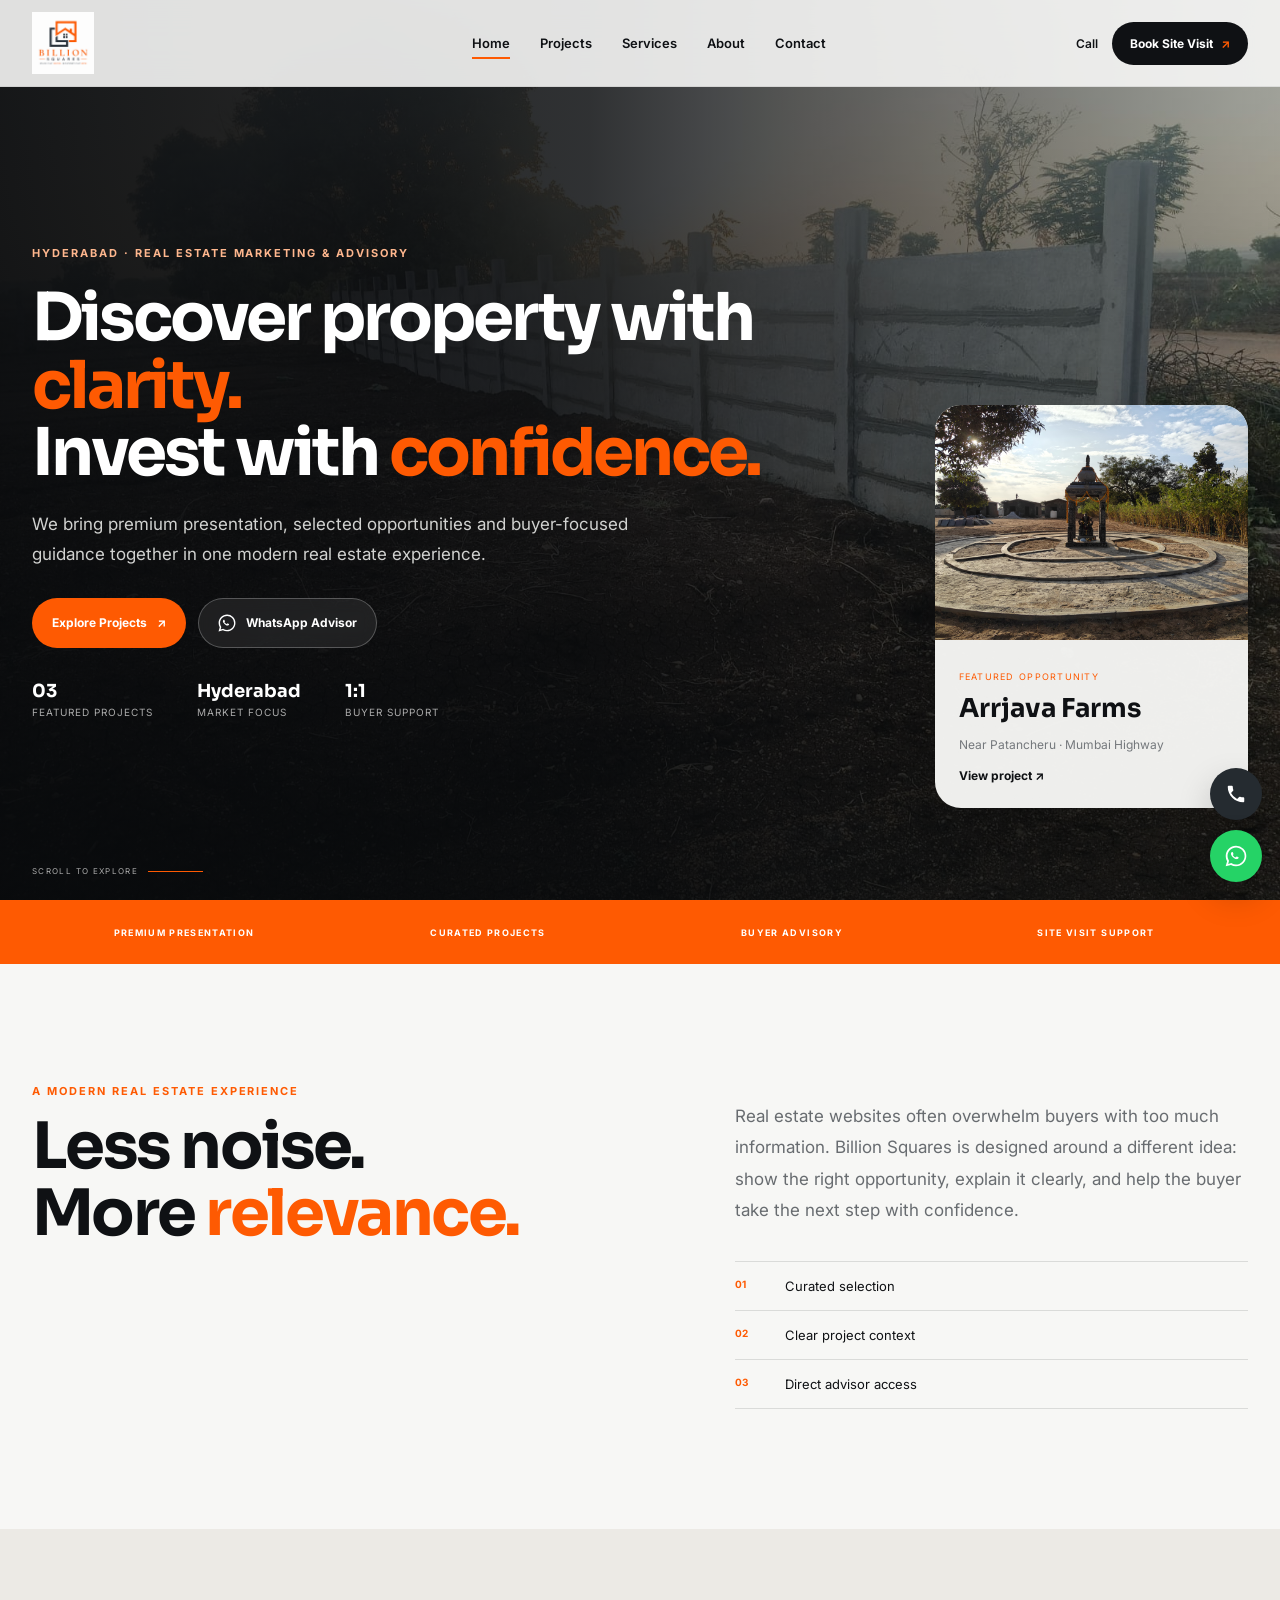
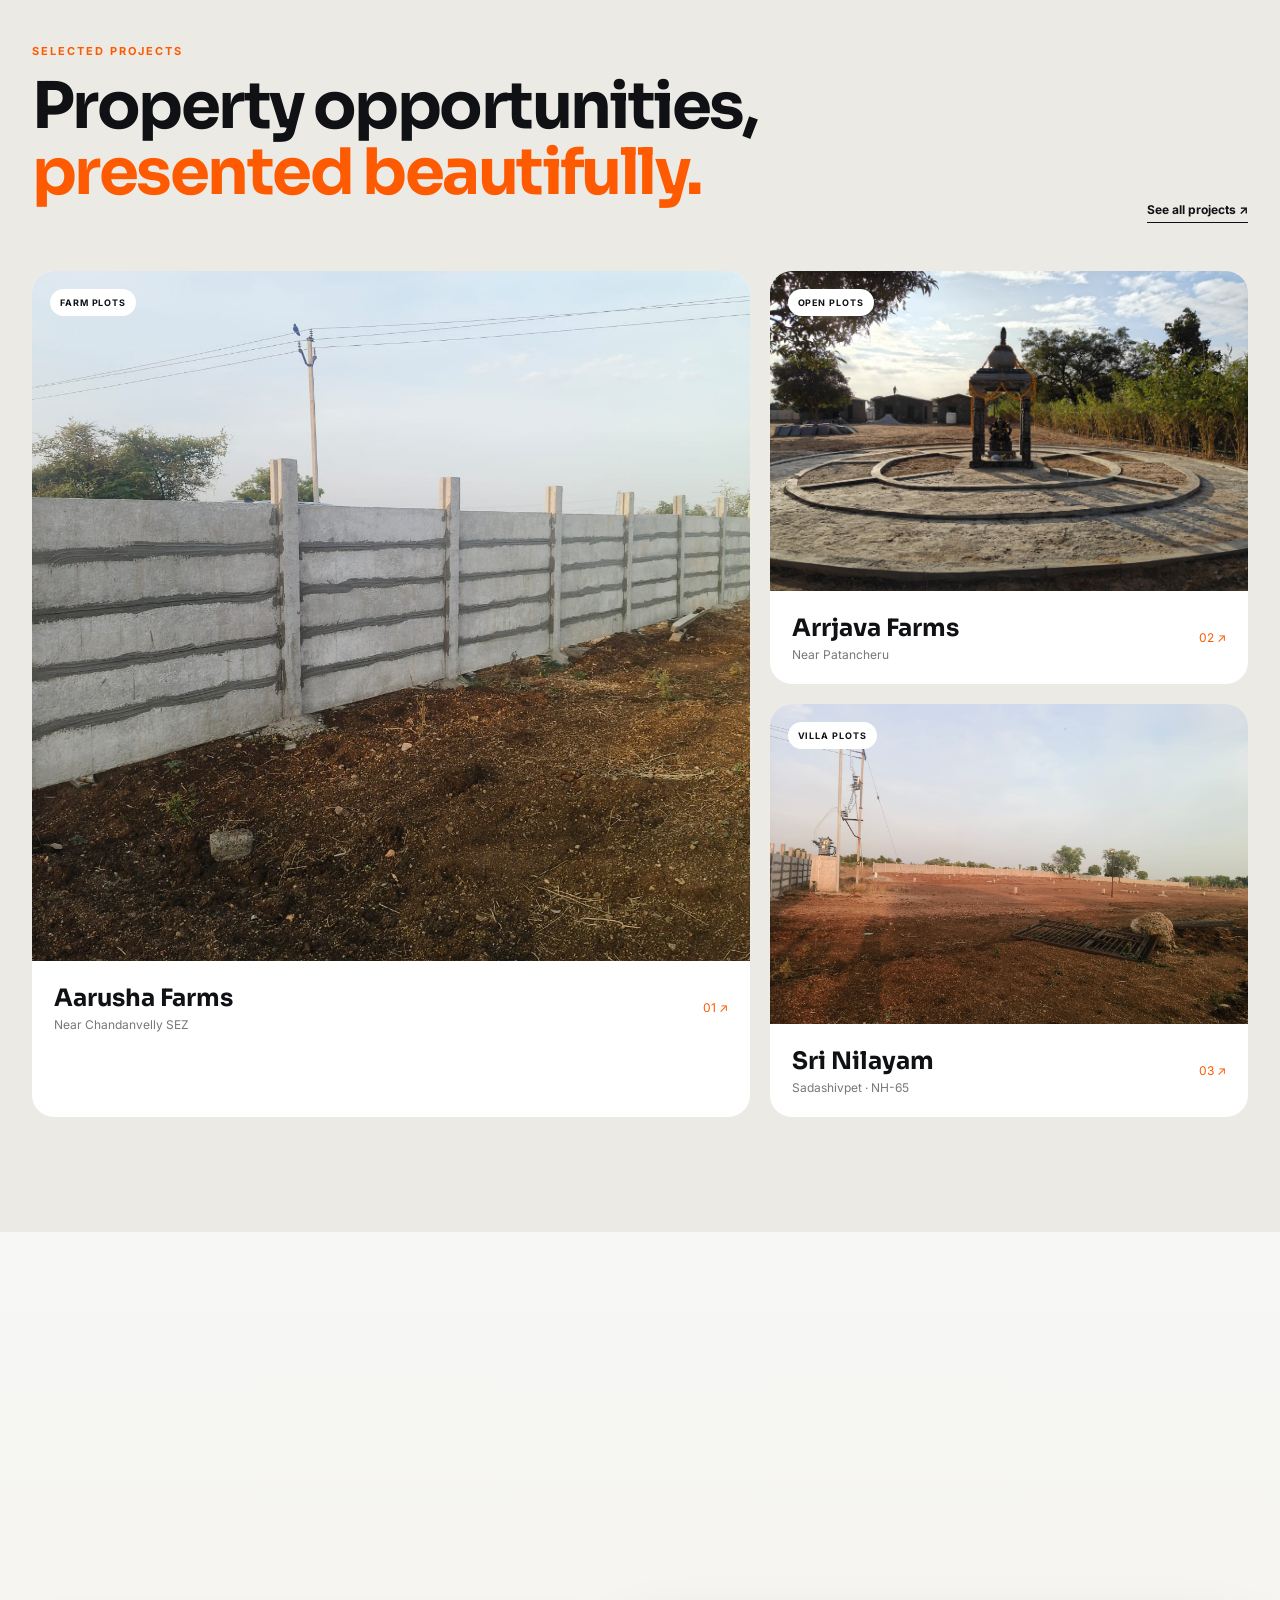
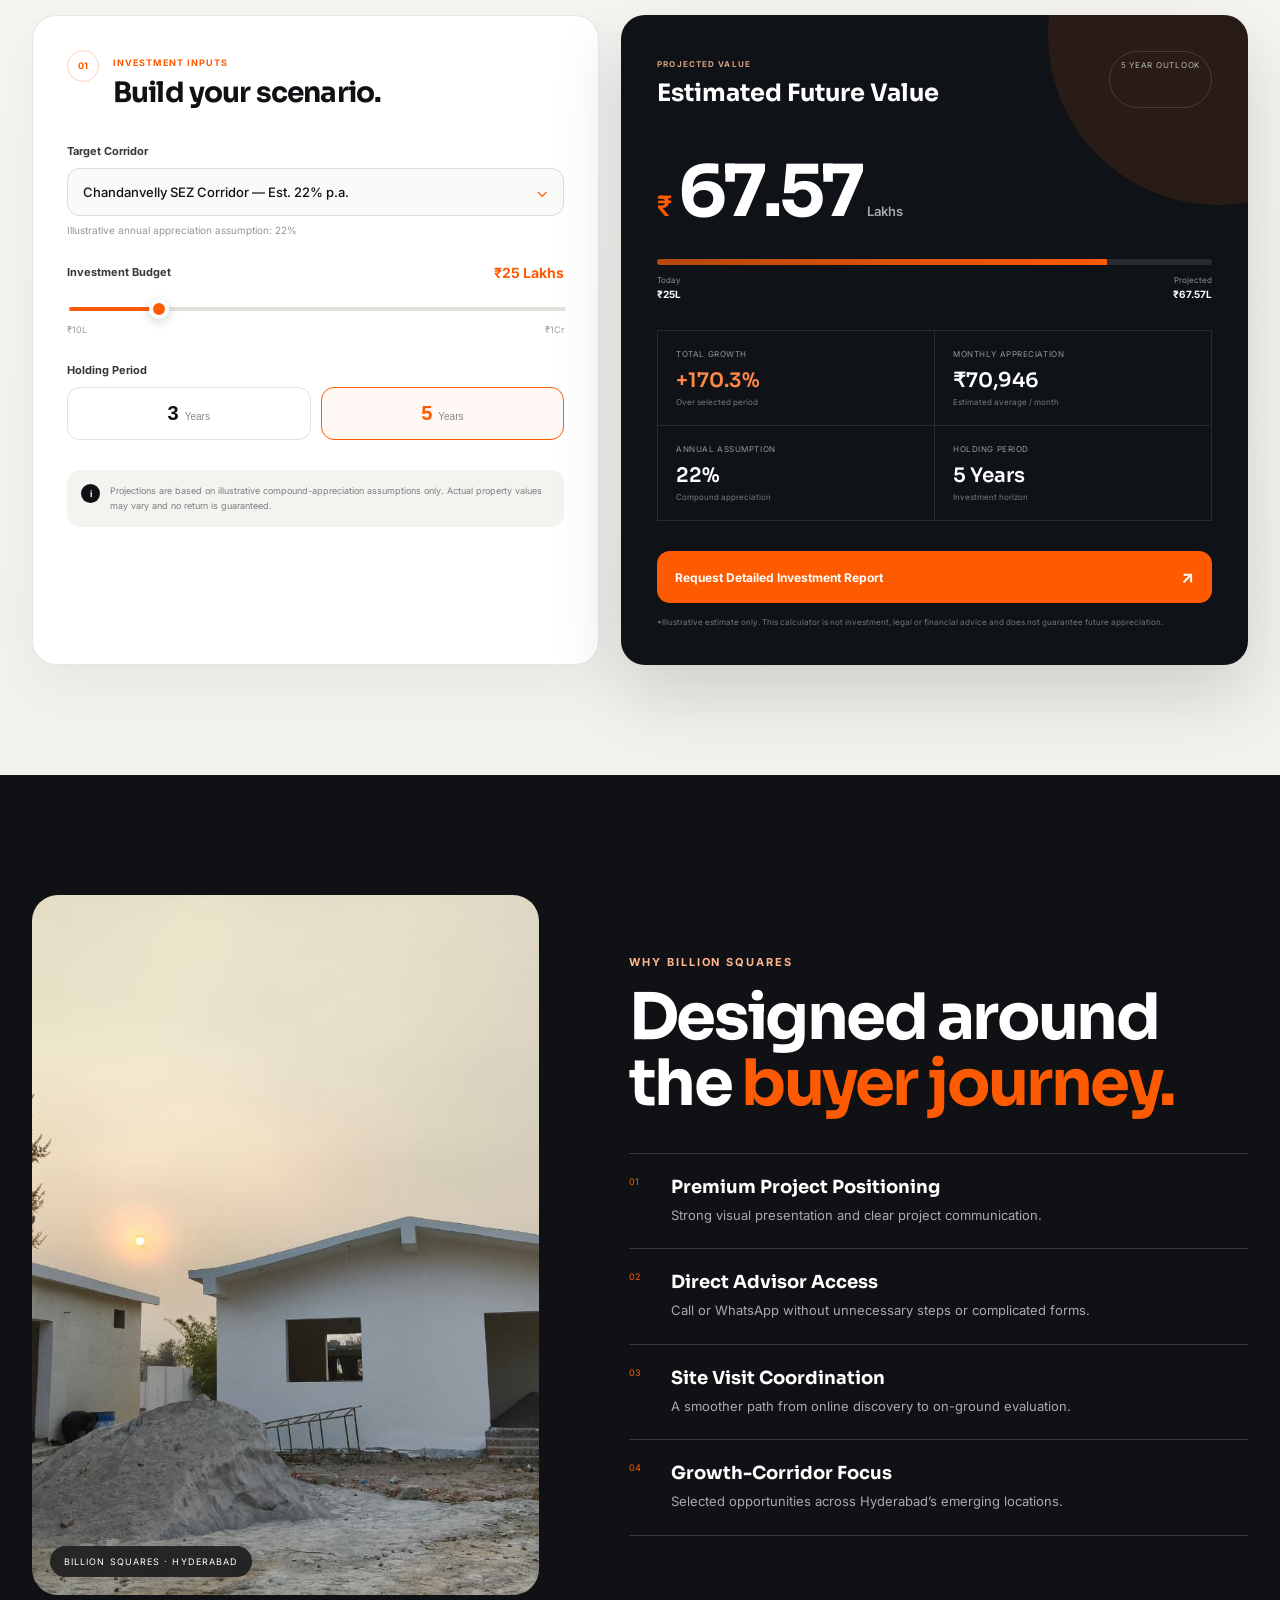
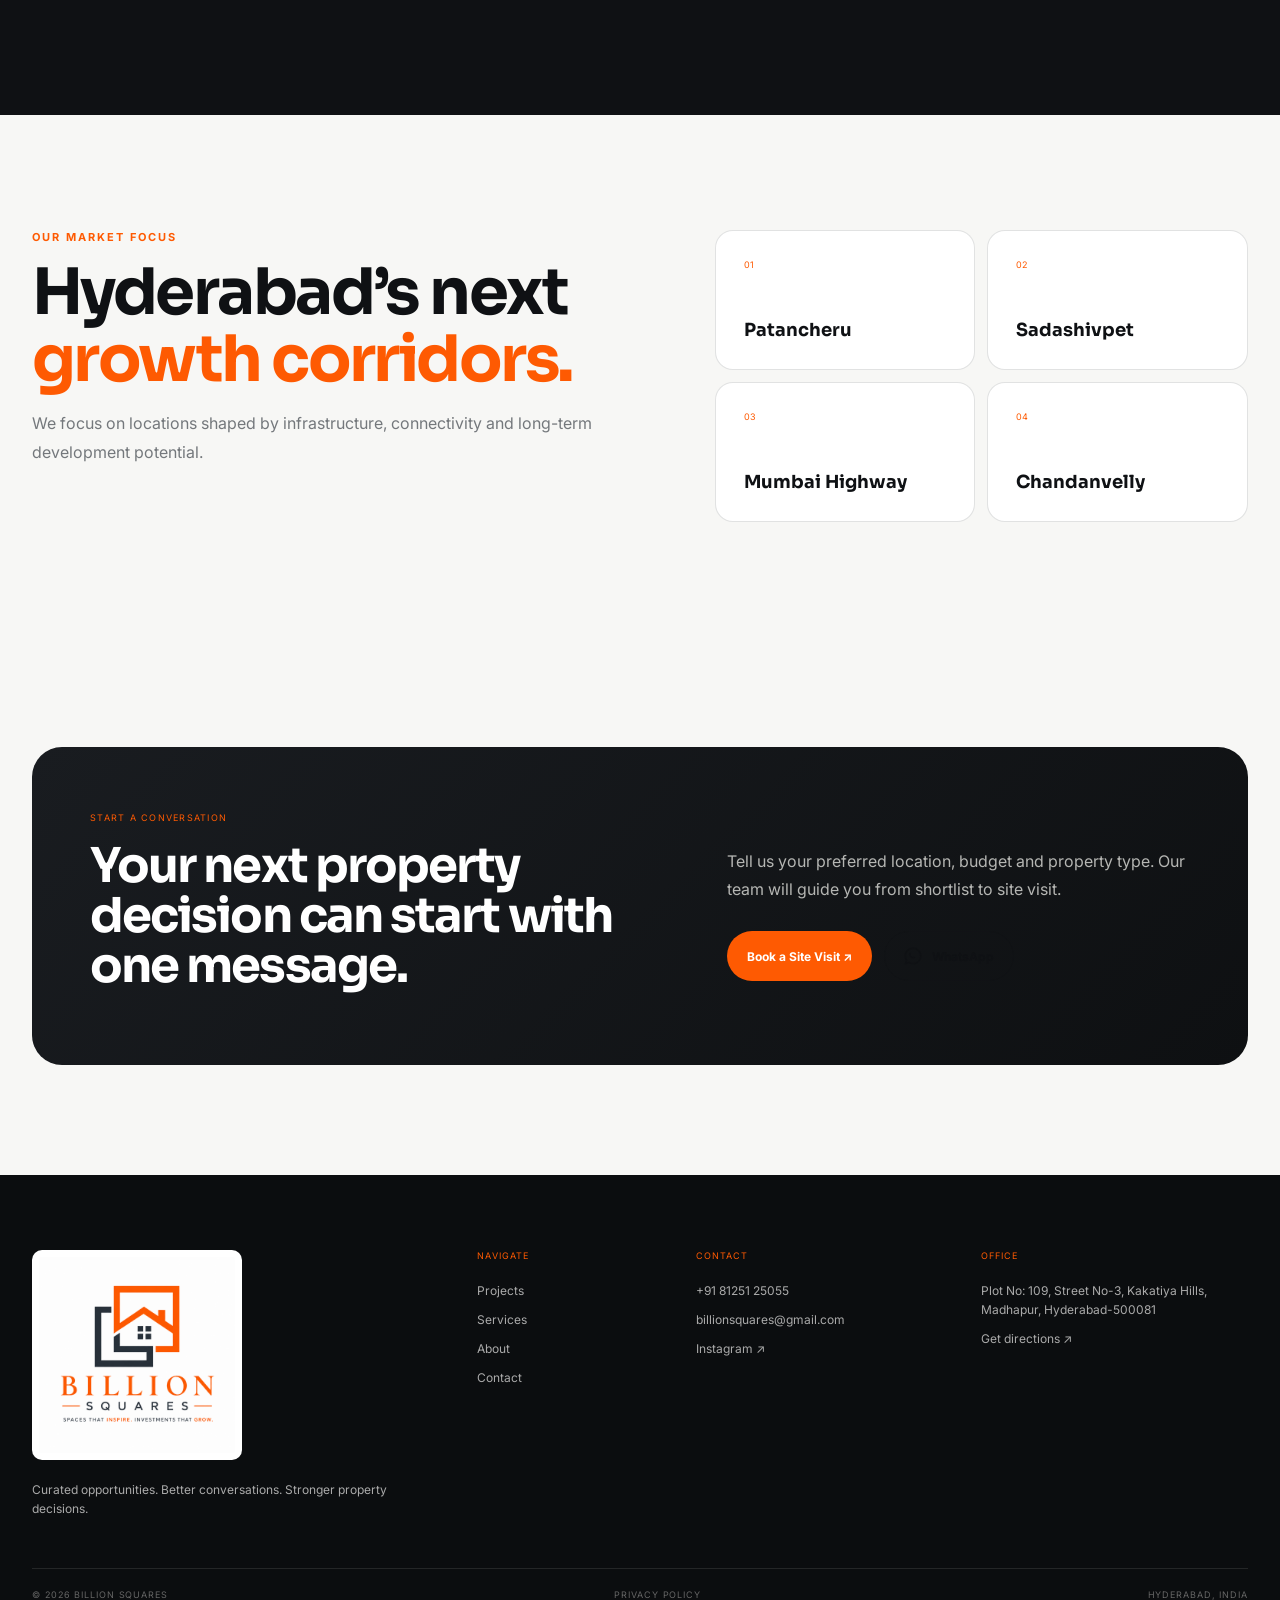
==== commit 26788b11: "main" ====
--- a/index.html
+++ b/index.html
@@ -73,6 +73,93 @@
 </div>
 </section>
 
+
+<section class="bs-investment-calculator" id="investment-calculator">
+  <div class="container calc-shell-inner">
+    <div class="calc-heading reveal">
+      <div class="eyebrow dark">BILLION SQUARES · INVESTMENT INTELLIGENCE</div>
+      <h2>Hyderabad Land Investment <span>& Value Growth Calculator</span></h2>
+      <p>Explore how a land investment could potentially grow across selected Hyderabad corridors using illustrative annual appreciation assumptions.</p>
+    </div>
+
+    <div class="calculator-grid reveal">
+      <div class="calculator-controls">
+        <div class="control-header">
+          <span>01</span>
+          <div><small>Investment Inputs</small><h3>Build your scenario.</h3></div>
+        </div>
+
+        <div class="field-group">
+          <label for="corridor">Target Corridor</label>
+          <div class="select-wrap">
+            <select id="corridor">
+              <option value="22">Chandanvelly SEZ Corridor — Est. 22% p.a.</option>
+              <option value="18">Patancheru / Mumbai Highway — Est. 18% p.a.</option>
+              <option value="16">Sadashivpet NH-65 Belt — Est. 16% p.a.</option>
+            </select>
+            <span class="select-arrow">⌄</span>
+          </div>
+          <p class="field-hint" id="corridorHint">Illustrative annual appreciation assumption: 22%</p>
+        </div>
+
+        <div class="field-group budget-group">
+          <div class="field-row">
+            <label for="investmentBudget">Investment Budget</label>
+            <strong id="budgetDisplay">₹25 Lakhs</strong>
+          </div>
+          <input type="range" id="investmentBudget" min="10" max="100" step="5" value="25" aria-label="Investment budget in lakhs">
+          <div class="range-labels"><span>₹10L</span><span>₹1Cr</span></div>
+        </div>
+
+        <div class="field-group">
+          <label>Holding Period</label>
+          <div class="period-pills" role="radiogroup" aria-label="Holding period">
+            <button class="period-pill" data-years="3" type="button" role="radio" aria-checked="false"><span>3</span><small>Years</small></button>
+            <button class="period-pill active" data-years="5" type="button" role="radio" aria-checked="true"><span>5</span><small>Years</small></button>
+          </div>
+        </div>
+
+        <div class="assumption-note">
+          <div class="note-icon">i</div>
+          <p>Projections are based on illustrative compound-appreciation assumptions only. Actual property values may vary and no return is guaranteed.</p>
+        </div>
+      </div>
+
+      <div class="calculator-results" aria-live="polite">
+        <div class="result-top">
+          <div><span class="result-kicker">PROJECTED VALUE</span><h3>Estimated Future Value</h3></div>
+          <span class="projection-badge" id="yearsBadge">5 YEAR OUTLOOK</span>
+        </div>
+
+        <div class="future-value-block">
+          <span class="currency">₹</span><strong id="futureValue">67.57</strong><span class="unit">Lakhs</span>
+        </div>
+
+        <div class="growth-visual">
+          <div class="growth-track"><div class="growth-fill" id="growthFill"></div></div>
+          <div class="growth-labels">
+            <span>Today<b id="todayValue">₹25L</b></span>
+            <span>Projected<b id="projectedValueSmall">₹67.57L</b></span>
+          </div>
+        </div>
+
+        <div class="metrics-grid">
+          <div class="metric-card"><span>Total Growth</span><strong id="growthPercentage">+170.3%</strong><small>Over selected period</small></div>
+          <div class="metric-card"><span>Monthly Appreciation</span><strong id="monthlyGrowth">₹70,951</strong><small>Estimated average / month</small></div>
+          <div class="metric-card"><span>Annual Assumption</span><strong id="annualRate">22%</strong><small>Compound appreciation</small></div>
+          <div class="metric-card"><span>Holding Period</span><strong id="holdingPeriod">5 Years</strong><small>Investment horizon</small></div>
+        </div>
+
+        <a href="#" class="investment-cta" id="investmentReportBtn" target="_blank" rel="noopener">
+          <span>Request Detailed Investment Report</span><b>↗</b>
+        </a>
+
+        <p class="result-disclaimer">*Illustrative estimate only. This calculator is not investment, legal or financial advice and does not guarantee future appreciation.</p>
+      </div>
+    </div>
+  </div>
+</section>
+
 <section class="experience">
 <div class="container experience-grid">
 <div class="experience-visual reveal"><img src="/assets/arrjava/2.jpeg" alt="Real estate site"><div class="visual-chip">BILLION SQUARES · HYDERABAD</div></div>
--- a/styles.css
+++ b/styles.css
@@ -23,3 +23,242 @@
 .reveal{opacity:0;transform:translateY(24px);transition:opacity .75s ease,transform .75s ease}.reveal.in-view{opacity:1;transform:none}
 @media(max-width:1000px){.desktop-nav,.mini-link{display:none}.menu-btn{display:flex;flex-direction:column;gap:6px;border:0;background:none}.menu-btn span{width:24px;height:1.5px;background:var(--dark)}.mobile-nav{display:none;position:fixed;top:86px;left:0;right:0;background:var(--bg);padding:24px 32px;border-bottom:1px solid var(--line);flex-direction:column;gap:18px}.mobile-nav.open{display:flex}.hero-layout{grid-template-columns:1fr}.hero-card{display:none}.intro-grid,.experience-grid,.location-layout,.summary-grid,.about-layout,.contact-layout{grid-template-columns:1fr}.project-grid{grid-template-columns:1fr 1fr}.project-card.large{grid-column:1/-1;grid-row:auto}.large .card-media{height:500px}.cta-card{grid-template-columns:1fr}.value-grid{grid-template-columns:1fr 1fr}.footer-grid{grid-template-columns:1fr 1fr}}
 @media(max-width:650px){.container{width:calc(100% - 32px)}.nav-wrap{height:74px}.brand img{width:150px;height:52px}.mobile-nav{top:74px}.nav-cta{padding:12px 14px}.hero-layout{padding-top:115px;padding-bottom:70px}.hero-copy h1{font-size:48px;line-height:1.02}.hero-copy>p{font-size:15px}.hero-buttons{flex-direction:column}.hero-buttons .btn{width:100%;justify-content:center}.hero-proof{gap:18px;justify-content:space-between}.brand-strip{display:none}.intro-section,.project-showcase,.experience,.location-section,.cta-section{padding:72px 0}.intro-grid h2,.section-head h2,.experience-copy h2,.location-layout h2,.cta-card h2,.project-summary h2,.page-hero h1,.about-layout h1,.contact-layout h1{font-size:42px}.project-grid{grid-template-columns:1fr}.card-media,.large .card-media{height:390px}.experience-visual img{height:430px}.location-cards{grid-template-columns:1fr}.cta-card{padding:30px;border-radius:22px}.page-hero{padding:135px 0 65px}.project-row{grid-template-columns:30px 85px 1fr;gap:12px}.pr-arrow{display:none}.pr-image{height:85px}.pr-copy h2{font-size:24px}.pr-copy p{display:none}.project-detail-hero{height:76svh}.detail-copy{padding-top:160px}.detail-copy h1{font-size:52px}.project-summary,.gallery-section{padding:72px 0}.facts{grid-template-columns:1fr}.detail-gallery{grid-template-columns:1fr}.detail-gallery img,.detail-gallery img:first-child{height:310px;grid-row:auto}.service-block{grid-template-columns:42px 1fr}.service-block h2{font-size:32px}.about-modern{padding:130px 0 70px}.about-image img{height:400px}.value-grid{grid-template-columns:1fr}.contact-modern{padding:130px 0 70px}.modern-form{grid-template-columns:1fr;padding:24px}.modern-form .full{grid-column:auto}.contact-list>a,.contact-list>div{grid-template-columns:1fr;gap:5px}.footer-grid{grid-template-columns:1fr}.footer-bottom{flex-direction:column;gap:8px}.intro-logo-shell img{max-width:370px}}
+
+
+/* ===== V6.1 FINAL UI/UX POLISH ===== */
+
+/* Desktop hierarchy refinement */
+@media (min-width:1001px){
+  .hero-copy h1{
+    font-size:clamp(54px,5.15vw,88px);
+    max-width:900px;
+  }
+  .hero-layout{
+    grid-template-columns:1.15fr .48fr;
+    gap:64px;
+    padding-top:138px;
+    padding-bottom:74px;
+  }
+  .hero-card{
+    max-width:430px;
+    justify-self:end;
+    margin-bottom:18px;
+  }
+  .hero-card-image{height:235px}
+  .hero-copy>p{max-width:650px}
+  .hero-proof{margin-top:32px}
+}
+
+/* Cleaner interactive motion */
+.nav-cta,.btn,.float-btn,.project-card,.hero-card{
+  transition:transform .28s ease,box-shadow .28s ease,background .28s ease,border-color .28s ease;
+}
+.nav-cta:hover,.btn.primary:hover{
+  transform:translateY(-2px);
+  box-shadow:0 12px 28px rgba(254,90,2,.20);
+}
+.btn.glass:hover{
+  background:rgba(255,255,255,.14);
+  transform:translateY(-2px);
+}
+.hero-card:hover{transform:translateY(-4px)}
+.project-card .card-media:after{
+  content:"";
+  position:absolute;
+  inset:0;
+  background:linear-gradient(180deg,transparent 55%,rgba(10,12,14,.14));
+  pointer-events:none;
+}
+
+/* Improved mobile navigation animation */
+@media(max-width:1000px){
+  .mobile-nav{
+    display:flex;
+    opacity:0;
+    visibility:hidden;
+    transform:translateY(-10px);
+    pointer-events:none;
+    transition:opacity .25s ease,transform .25s ease,visibility .25s ease;
+  }
+  .mobile-nav.open{
+    opacity:1;
+    visibility:visible;
+    transform:translateY(0);
+    pointer-events:auto;
+  }
+}
+
+/* Mobile-specific premium refinement */
+@media(max-width:650px){
+  .nav-wrap{height:76px}
+  .brand img{
+    width:166px;
+    height:56px;
+  }
+  .nav-actions{gap:9px}
+  .nav-actions>.nav-cta{
+    padding:11px 14px;
+    font-size:11px;
+  }
+  .menu-btn{padding:8px 2px 8px 8px}
+  .menu-btn span{width:26px}
+
+  .hero-modern{
+    min-height:auto;
+  }
+  .hero-layout{
+    min-height:auto;
+    padding-top:125px;
+    padding-bottom:58px;
+  }
+  .hero-copy .eyebrow{
+    max-width:330px;
+    font-size:9px;
+    line-height:1.55;
+    letter-spacing:.15em;
+  }
+  .hero-copy h1{
+    font-size:clamp(42px,12.2vw,54px);
+    line-height:1.045;
+    letter-spacing:-.045em;
+    margin:20px 0 22px;
+    max-width:100%;
+  }
+  .hero-copy>p{
+    font-size:14px;
+    line-height:1.75;
+    max-width:96%;
+  }
+  .hero-buttons{
+    gap:10px;
+    margin-top:25px;
+  }
+  .hero-buttons .btn{
+    min-height:52px;
+    padding:13px 17px;
+  }
+  .hero-proof{
+    margin-top:34px;
+    padding-top:22px;
+    border-top:1px solid rgba(255,255,255,.14);
+    display:grid;
+    grid-template-columns:repeat(3,1fr);
+    gap:10px;
+  }
+  .hero-proof div{min-width:0}
+  .hero-proof b{
+    font-size:16px;
+    white-space:nowrap;
+  }
+  .hero-proof span{
+    font-size:7.5px;
+    line-height:1.4;
+    letter-spacing:.07em;
+  }
+  .scroll-note{display:none}
+
+  /* Floating contact controls no longer cover primary content */
+  .floating-contact{
+    right:12px;
+    bottom:14px;
+    gap:8px;
+  }
+  .float-btn{
+    width:46px;
+    height:46px;
+  }
+  .float-btn svg{
+    width:20px;
+    height:20px;
+  }
+
+  /* More refined section spacing */
+  .intro-section,.project-showcase,.experience,.location-section,.cta-section{
+    padding:68px 0;
+  }
+  .section-head{
+    align-items:flex-start;
+    flex-direction:column;
+    margin-bottom:30px;
+  }
+  .intro-grid h2,.section-head h2,.experience-copy h2,.location-layout h2,
+  .cta-card h2,.project-summary h2,.page-hero h1,.about-layout h1,.contact-layout h1{
+    font-size:clamp(37px,10vw,44px);
+    line-height:1.08;
+  }
+  .card-content{
+    padding:19px;
+  }
+  .card-content h3{font-size:21px}
+  .project-card,.cta-card,.modern-form{border-radius:20px}
+
+  .experience-visual img{
+    height:400px;
+  }
+  .feature-stack>div{
+    padding:19px 0;
+  }
+
+  .location-cards div{
+    min-height:118px;
+    padding:22px;
+  }
+
+  .cta-card{
+    gap:20px;
+    padding:27px 23px;
+  }
+  .cta-card h2{
+    margin-bottom:8px;
+  }
+
+  .footer{
+    padding-top:58px;
+  }
+}
+
+/* Very small phones */
+@media(max-width:380px){
+  .brand img{width:140px}
+  .nav-actions>.nav-cta{padding:10px 11px;font-size:10px}
+  .hero-copy h1{font-size:40px}
+  .hero-proof b{font-size:14px}
+}
+
+
+/* ===== V6.2 INVESTMENT CALCULATOR ===== */
+.bs-investment-calculator{padding:110px 0;background:linear-gradient(180deg,#f7f7f5 0%,#f3f1ec 100%)}
+.calc-heading{max-width:860px;margin-bottom:48px}
+.calc-heading h2{font-family:Sora,Arial,sans-serif;font-size:clamp(44px,4.7vw,70px);line-height:1.05;letter-spacing:-.045em;margin:14px 0 18px}
+.calc-heading h2 span{color:#fe5a02}
+.calc-heading p{max-width:740px;color:#74787c;line-height:1.75;font-size:15px}
+.calculator-grid{display:grid;grid-template-columns:minmax(0,.95fr) minmax(0,1.05fr);gap:22px}
+.calculator-controls{background:#fff;border:1px solid rgba(15,17,20,.1);border-radius:24px;padding:34px;box-shadow:0 18px 55px rgba(15,17,20,.05)}
+.control-header{display:flex;gap:14px;align-items:flex-start;margin-bottom:34px}
+.control-header>span{width:32px;height:32px;border:1px solid rgba(254,90,2,.28);border-radius:50%;display:grid;place-items:center;color:#fe5a02;font-size:9px;font-weight:700}
+.control-header small{font-size:9px;letter-spacing:.12em;color:#fe5a02;text-transform:uppercase;font-weight:700}
+.control-header h3{font-family:Sora,Arial,sans-serif;font-size:28px;margin:5px 0 0;letter-spacing:-.03em}
+.field-group{margin-top:28px}
+.field-group label{display:block;font-size:11px;font-weight:700;margin-bottom:10px;color:#34383c}
+.select-wrap{position:relative}
+.select-wrap select{width:100%;appearance:none;border:1px solid rgba(15,17,20,.12);border-radius:13px;background:#fafaf8;padding:15px 44px 15px 15px;font:500 13px Inter,Arial,sans-serif;color:#0f1114;outline:none}
+.select-wrap select:focus{border-color:rgba(254,90,2,.55);box-shadow:0 0 0 4px rgba(254,90,2,.07)}
+.select-arrow{position:absolute;right:16px;top:50%;transform:translateY(-55%);color:#fe5a02;pointer-events:none}
+.field-hint{margin:8px 0 0;color:#92969a;font-size:10px}
+.field-row{display:flex;justify-content:space-between;align-items:center;gap:20px;margin-bottom:14px}.field-row label{margin:0}.field-row strong{color:#fe5a02;font-size:14px}
+#investmentBudget{width:100%;height:4px;appearance:none;border-radius:999px;background:linear-gradient(to right,#fe5a02 0%,#fe5a02 16.67%,#e2e1dc 16.67%,#e2e1dc 100%);cursor:pointer}
+#investmentBudget::-webkit-slider-thumb{appearance:none;width:20px;height:20px;border:4px solid #fff;border-radius:50%;background:#fe5a02;box-shadow:0 3px 11px rgba(15,17,20,.18)}
+#investmentBudget::-moz-range-thumb{width:14px;height:14px;border:4px solid #fff;border-radius:50%;background:#fe5a02;box-shadow:0 3px 11px rgba(15,17,20,.18)}
+.range-labels{display:flex;justify-content:space-between;margin-top:9px;color:#9b9ea1;font-size:9px}
+.period-pills{display:grid;grid-template-columns:1fr 1fr;gap:10px}
+.period-pill{border:1px solid rgba(15,17,20,.11);border-radius:13px;background:#fff;padding:14px;display:flex;align-items:baseline;justify-content:center;gap:6px;cursor:pointer;color:#0f1114;transition:.2s}.period-pill span{font-size:20px;font-weight:700}.period-pill small{font-size:10px;color:#85888b}.period-pill.active{border-color:#fe5a02;background:rgba(254,90,2,.045)}.period-pill.active span{color:#fe5a02}
+.assumption-note{margin-top:30px;display:flex;gap:10px;align-items:flex-start;padding:14px;border-radius:13px;background:#f5f3ef}.note-icon{width:19px;height:19px;border-radius:50%;display:grid;place-items:center;background:#0f1114;color:#fff;font-size:9px;font-weight:700;flex:0 0 auto}.assumption-note p{margin:0;font-size:9px;line-height:1.65;color:#7a7d80}
+.calculator-results{position:relative;overflow:hidden;background:#0f1318;color:#fff;border-radius:24px;padding:36px;box-shadow:0 28px 70px rgba(15,19,24,.16)}
+.calculator-results:before{content:"";position:absolute;width:340px;height:340px;right:-140px;top:-150px;border-radius:50%;background:rgba(254,90,2,.11)}
+.result-top{position:relative;display:flex;justify-content:space-between;gap:20px}.result-kicker{font-size:8px;letter-spacing:.14em;color:#d9a27f;font-weight:700}.result-top h3{font-family:Sora,Arial,sans-serif;font-size:24px;margin:7px 0 0}.projection-badge{padding:8px 11px;border:1px solid rgba(255,255,255,.14);border-radius:999px;color:#b7b9bb;font-size:8px;letter-spacing:.09em;white-space:nowrap}
+.future-value-block{position:relative;display:flex;align-items:baseline;gap:6px;margin:48px 0 32px}.future-value-block .currency{color:#fe5a02;font-size:28px;font-weight:600}.future-value-block strong{font-family:Sora,Arial,sans-serif;font-size:clamp(58px,5.6vw,84px);line-height:1;letter-spacing:-.055em}.future-value-block .unit{color:#a6aaad;font-size:13px;font-weight:600}
+.growth-track{height:6px;background:rgba(255,255,255,.1);border-radius:999px;overflow:hidden}.growth-fill{height:100%;width:65%;background:linear-gradient(90deg,#b5480c,#fe5a02);transition:width .4s ease}.growth-labels{display:flex;justify-content:space-between;margin-top:10px;color:#8d9295;font-size:8px}.growth-labels span{display:flex;flex-direction:column;gap:3px}.growth-labels span:last-child{text-align:right}.growth-labels b{font-size:10px;color:#fff}
+.metrics-grid{display:grid;grid-template-columns:1fr 1fr;border-top:1px solid rgba(255,255,255,.1);border-left:1px solid rgba(255,255,255,.1);margin:30px 0}.metric-card{padding:18px;border-right:1px solid rgba(255,255,255,.1);border-bottom:1px solid rgba(255,255,255,.1)}.metric-card>span{display:block;font-size:8px;color:#94989b;letter-spacing:.07em;text-transform:uppercase;margin-bottom:9px}.metric-card strong{display:block;font:600 20px Sora,Arial,sans-serif}.metric-card:first-child strong{color:#ff8744}.metric-card small{display:block;margin-top:4px;color:#777c80;font-size:8px}
+.investment-cta{display:flex;justify-content:space-between;align-items:center;background:#fe5a02;color:#fff;padding:16px 18px;border-radius:13px;font-size:12px;font-weight:700;transition:.2s}.investment-cta:hover{transform:translateY(-2px);box-shadow:0 12px 28px rgba(254,90,2,.2)}.investment-cta b{font-size:17px}.result-disclaimer{margin:13px 0 0;color:#74787b;font-size:8px;line-height:1.6}
+@media(max-width:900px){.bs-investment-calculator{padding:78px 0}.calculator-grid{grid-template-columns:1fr}.calculator-controls,.calculator-results{padding:28px}}
+@media(max-width:650px){.bs-investment-calculator{padding:66px 0}.calc-heading{margin-bottom:30px}.calc-heading h2{font-size:40px;line-height:1.08}.calc-heading p{font-size:13px}.calculator-controls,.calculator-results{padding:22px;border-radius:20px}.control-header h3{font-size:24px}.result-top{flex-direction:column}.future-value-block{margin:38px 0 27px}.future-value-block strong{font-size:56px}.metrics-grid{grid-template-columns:1fr}.investment-cta{font-size:11px}}
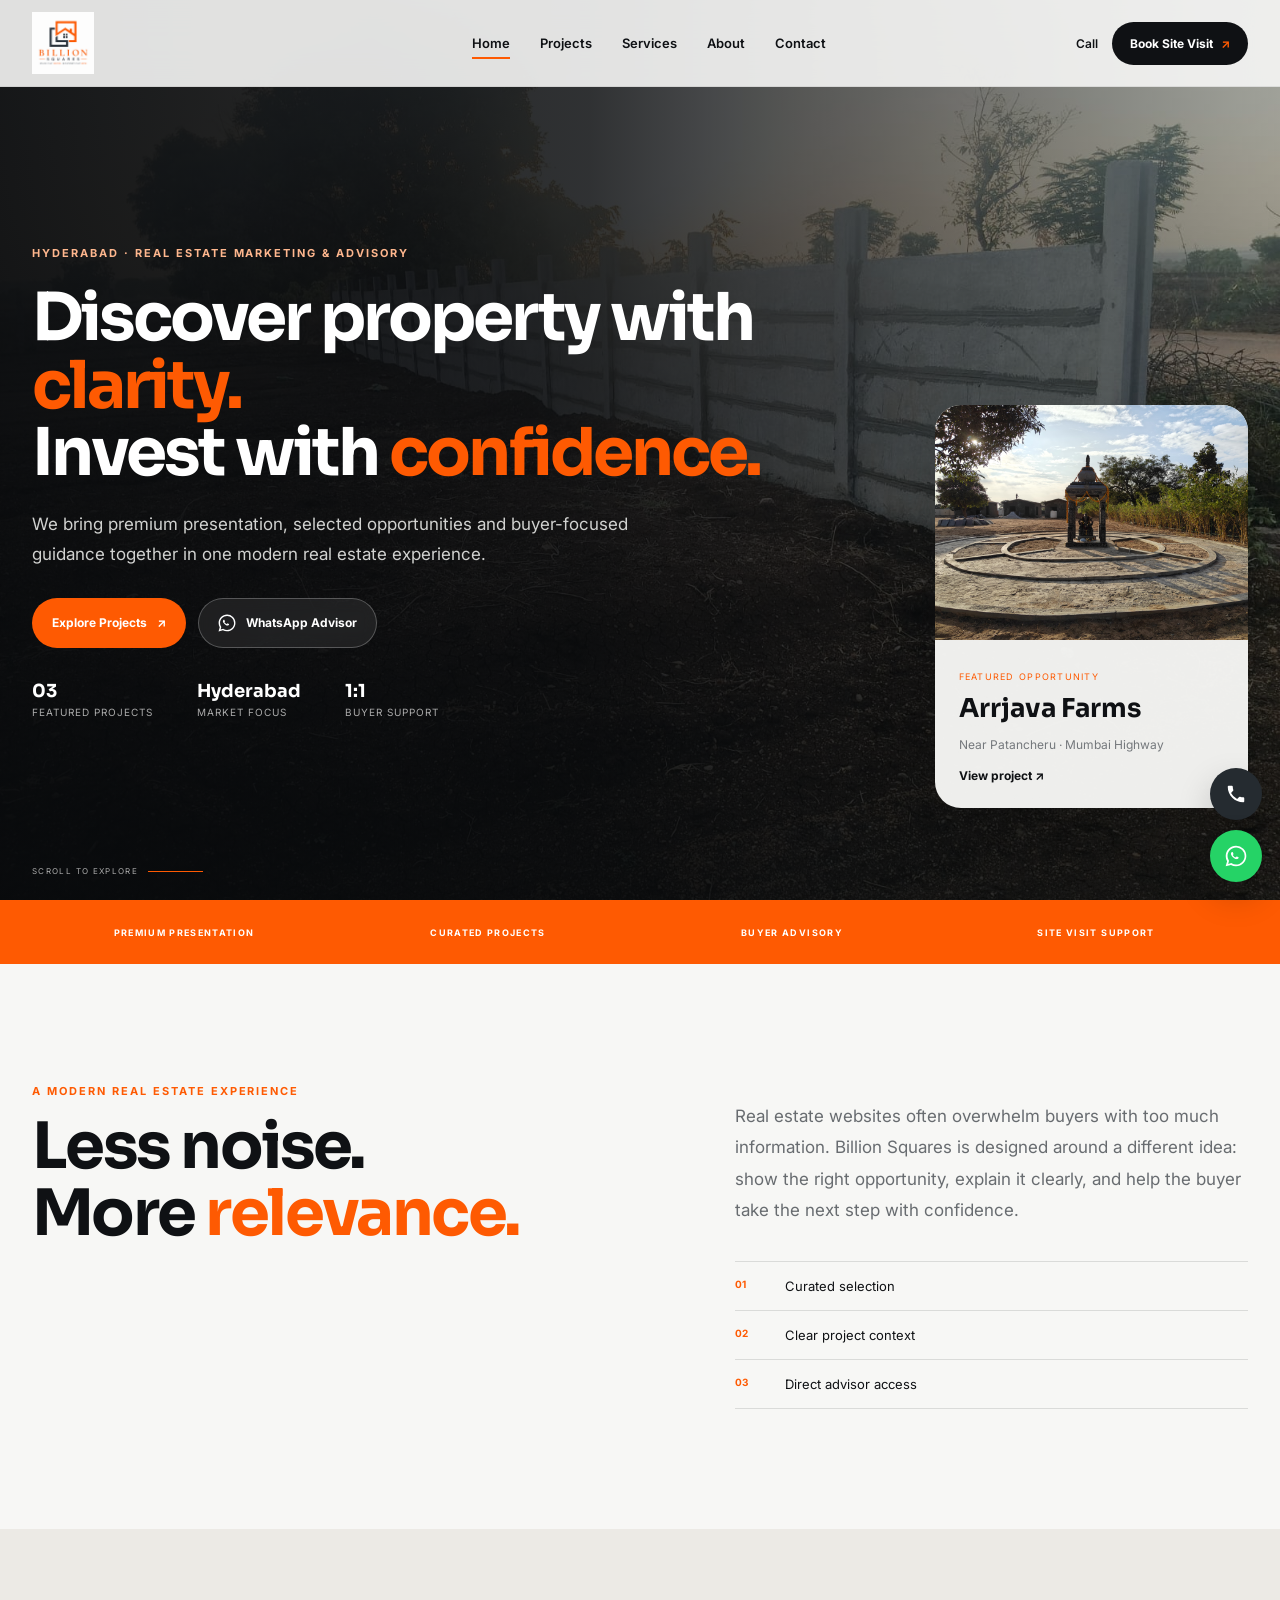
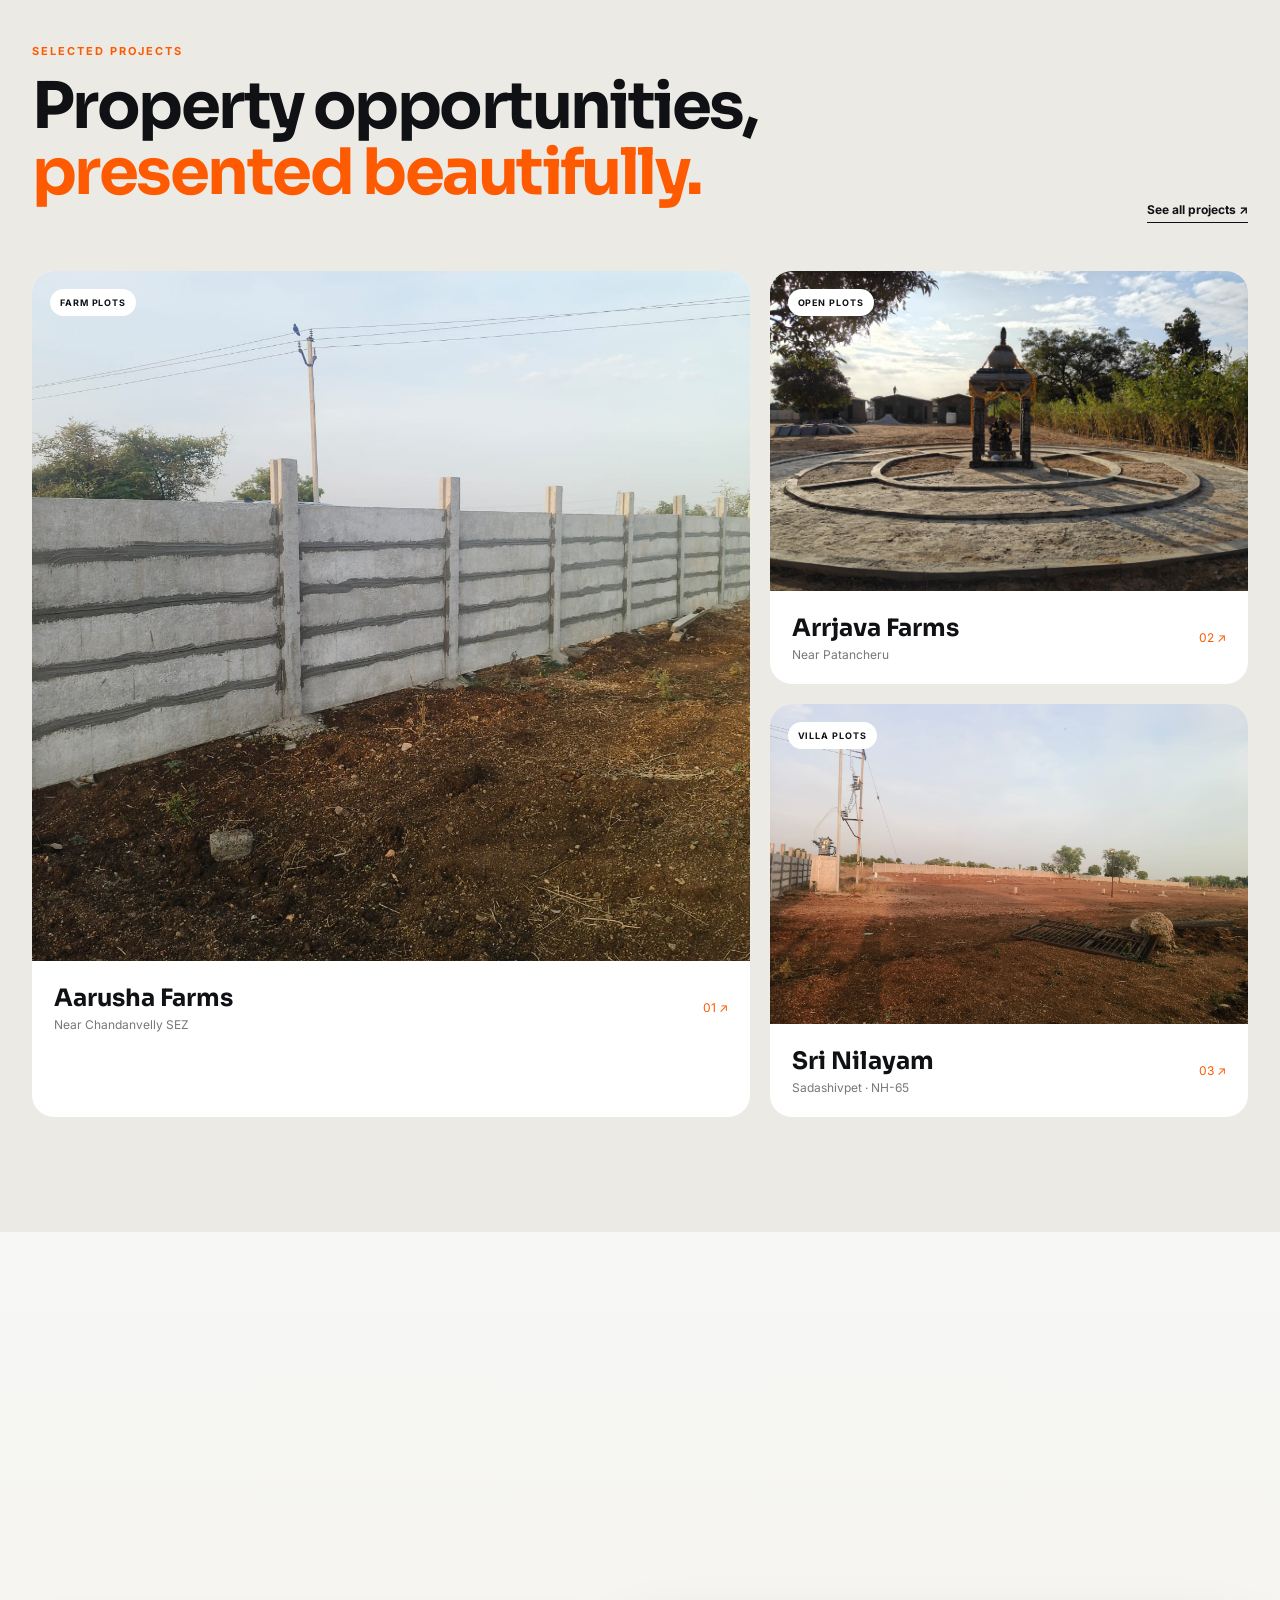
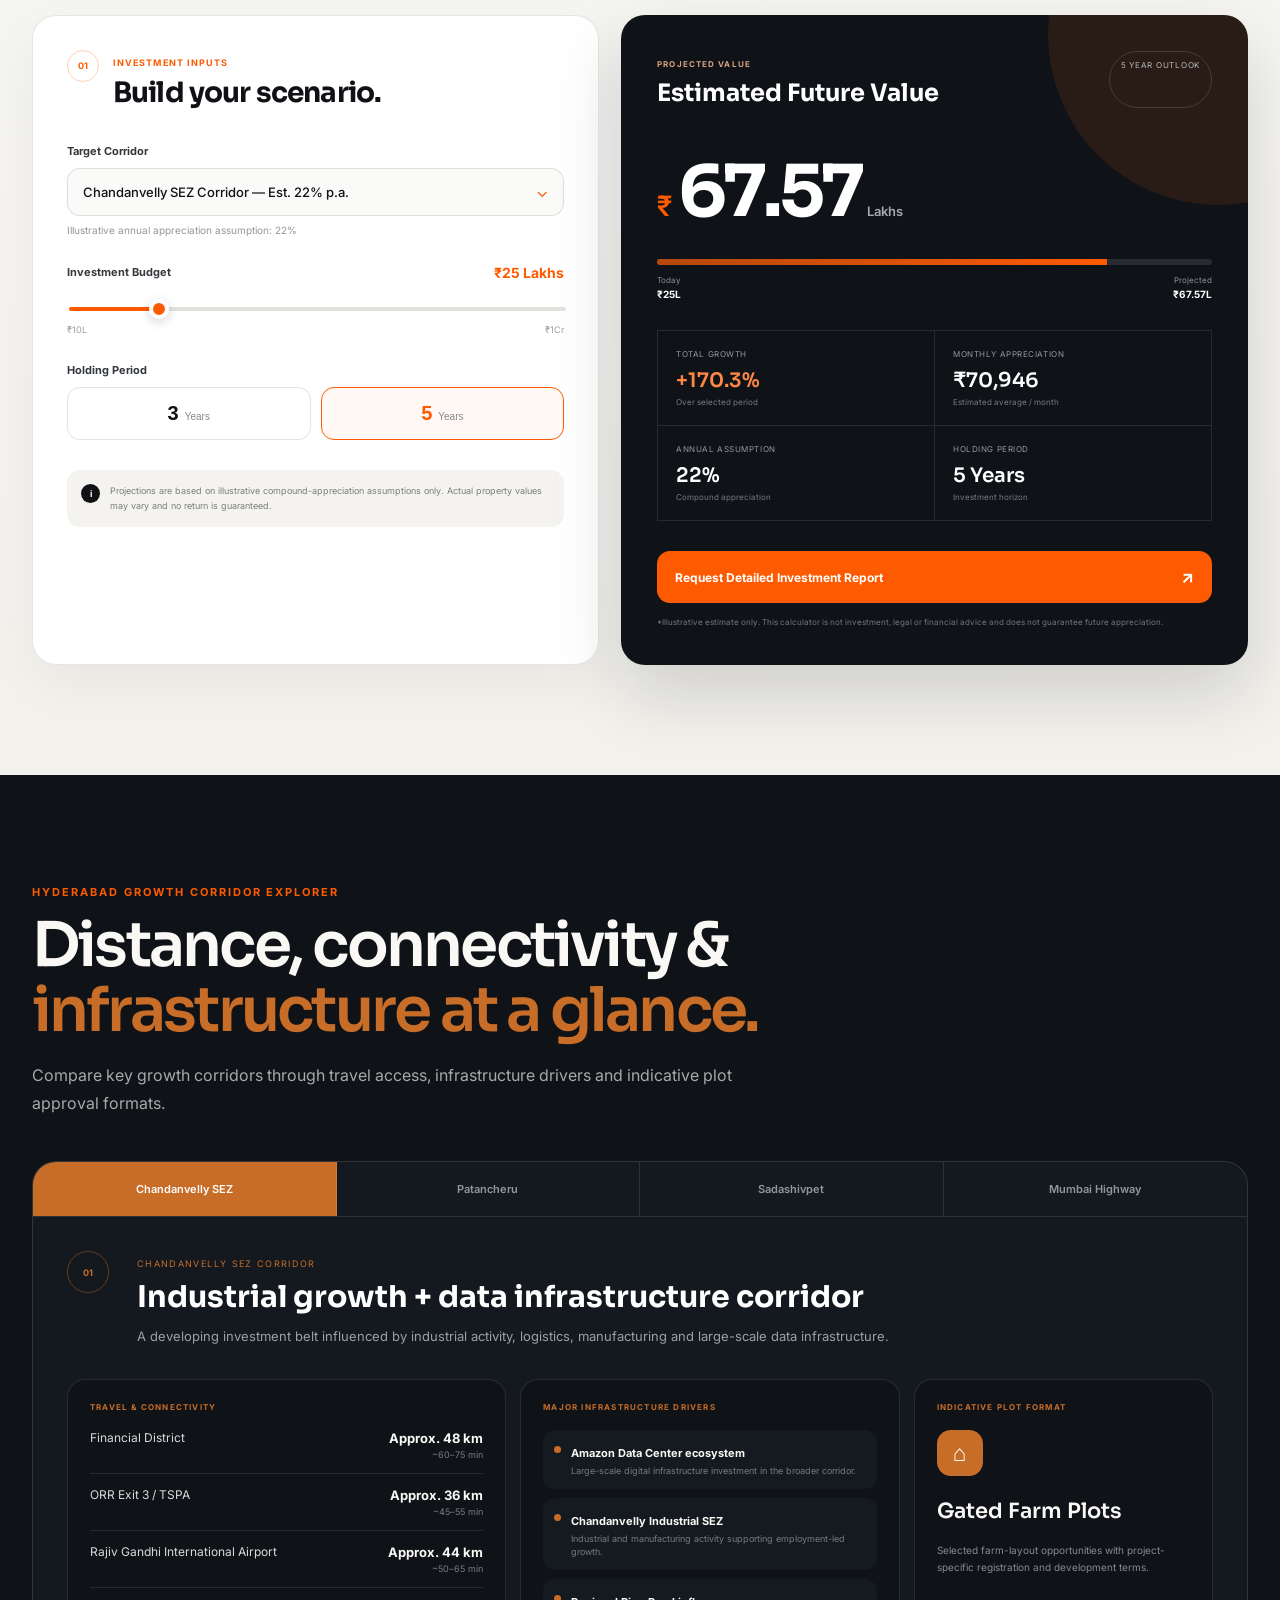
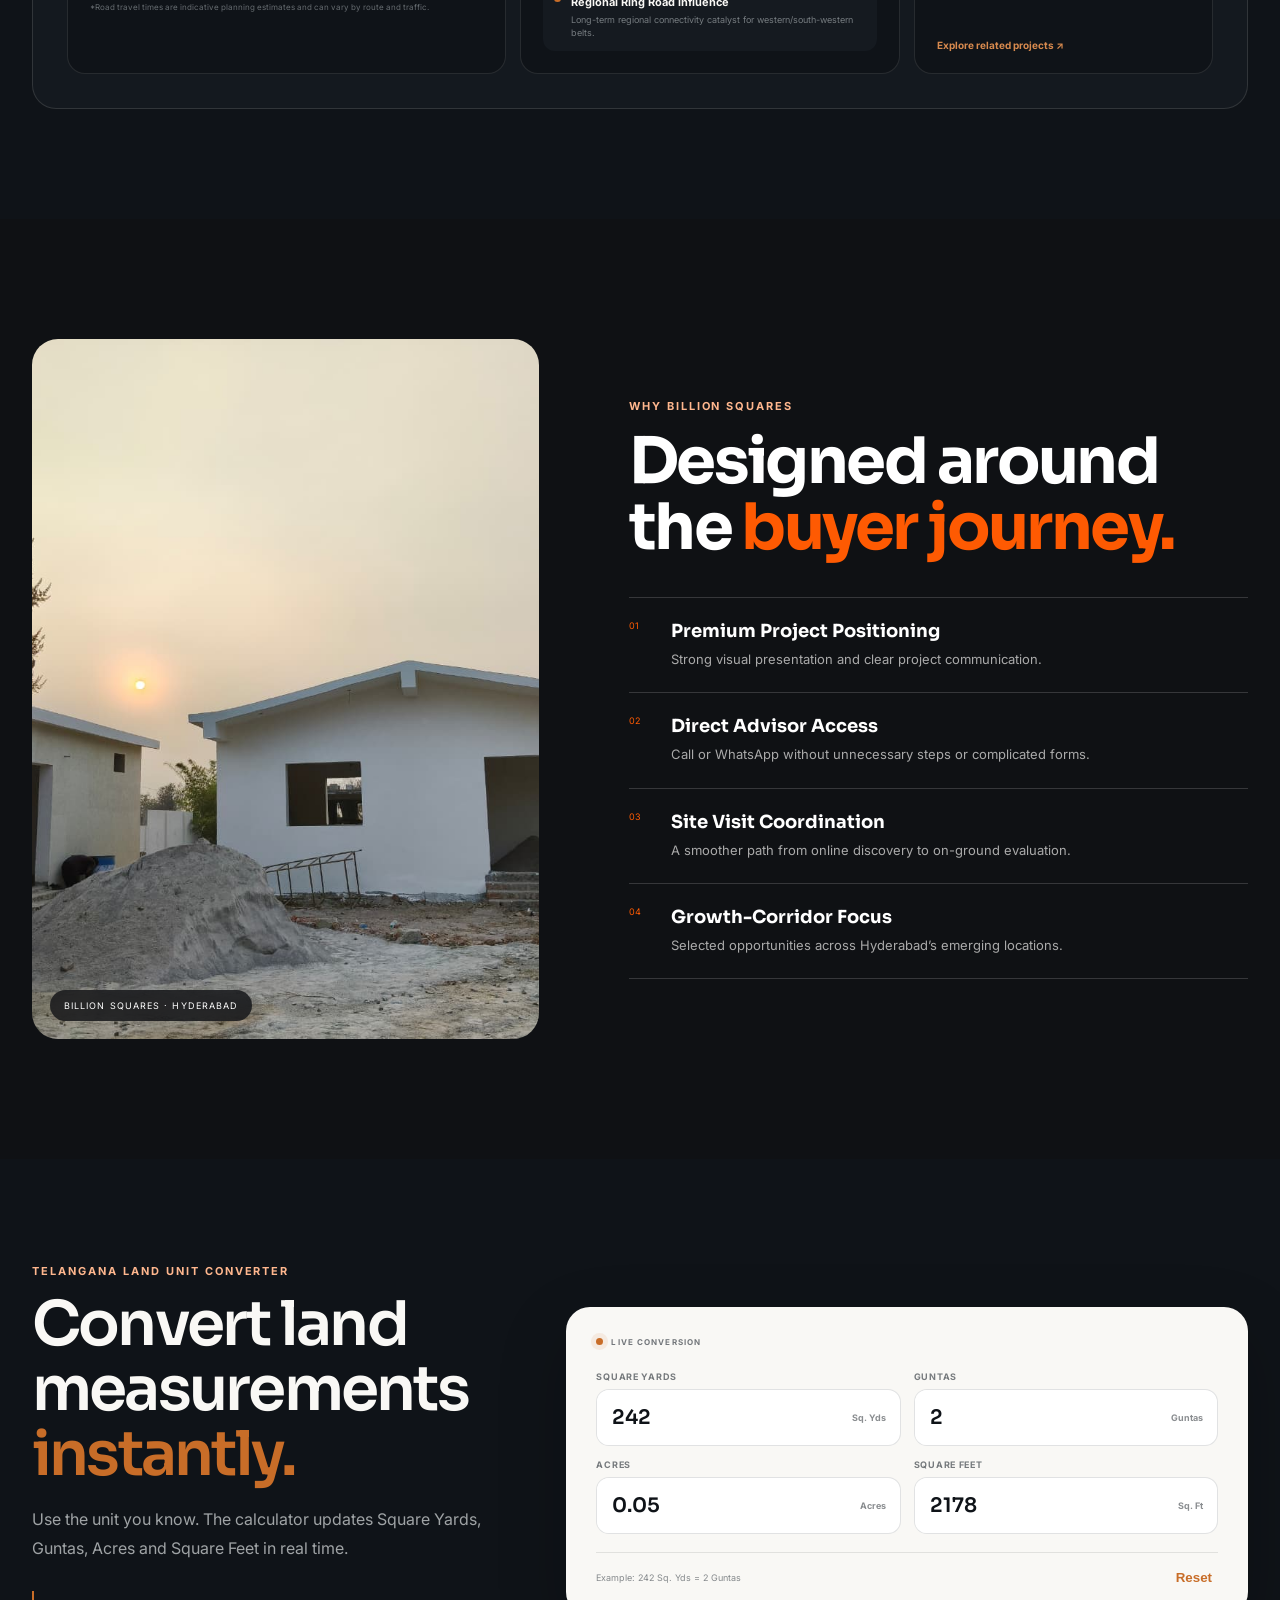
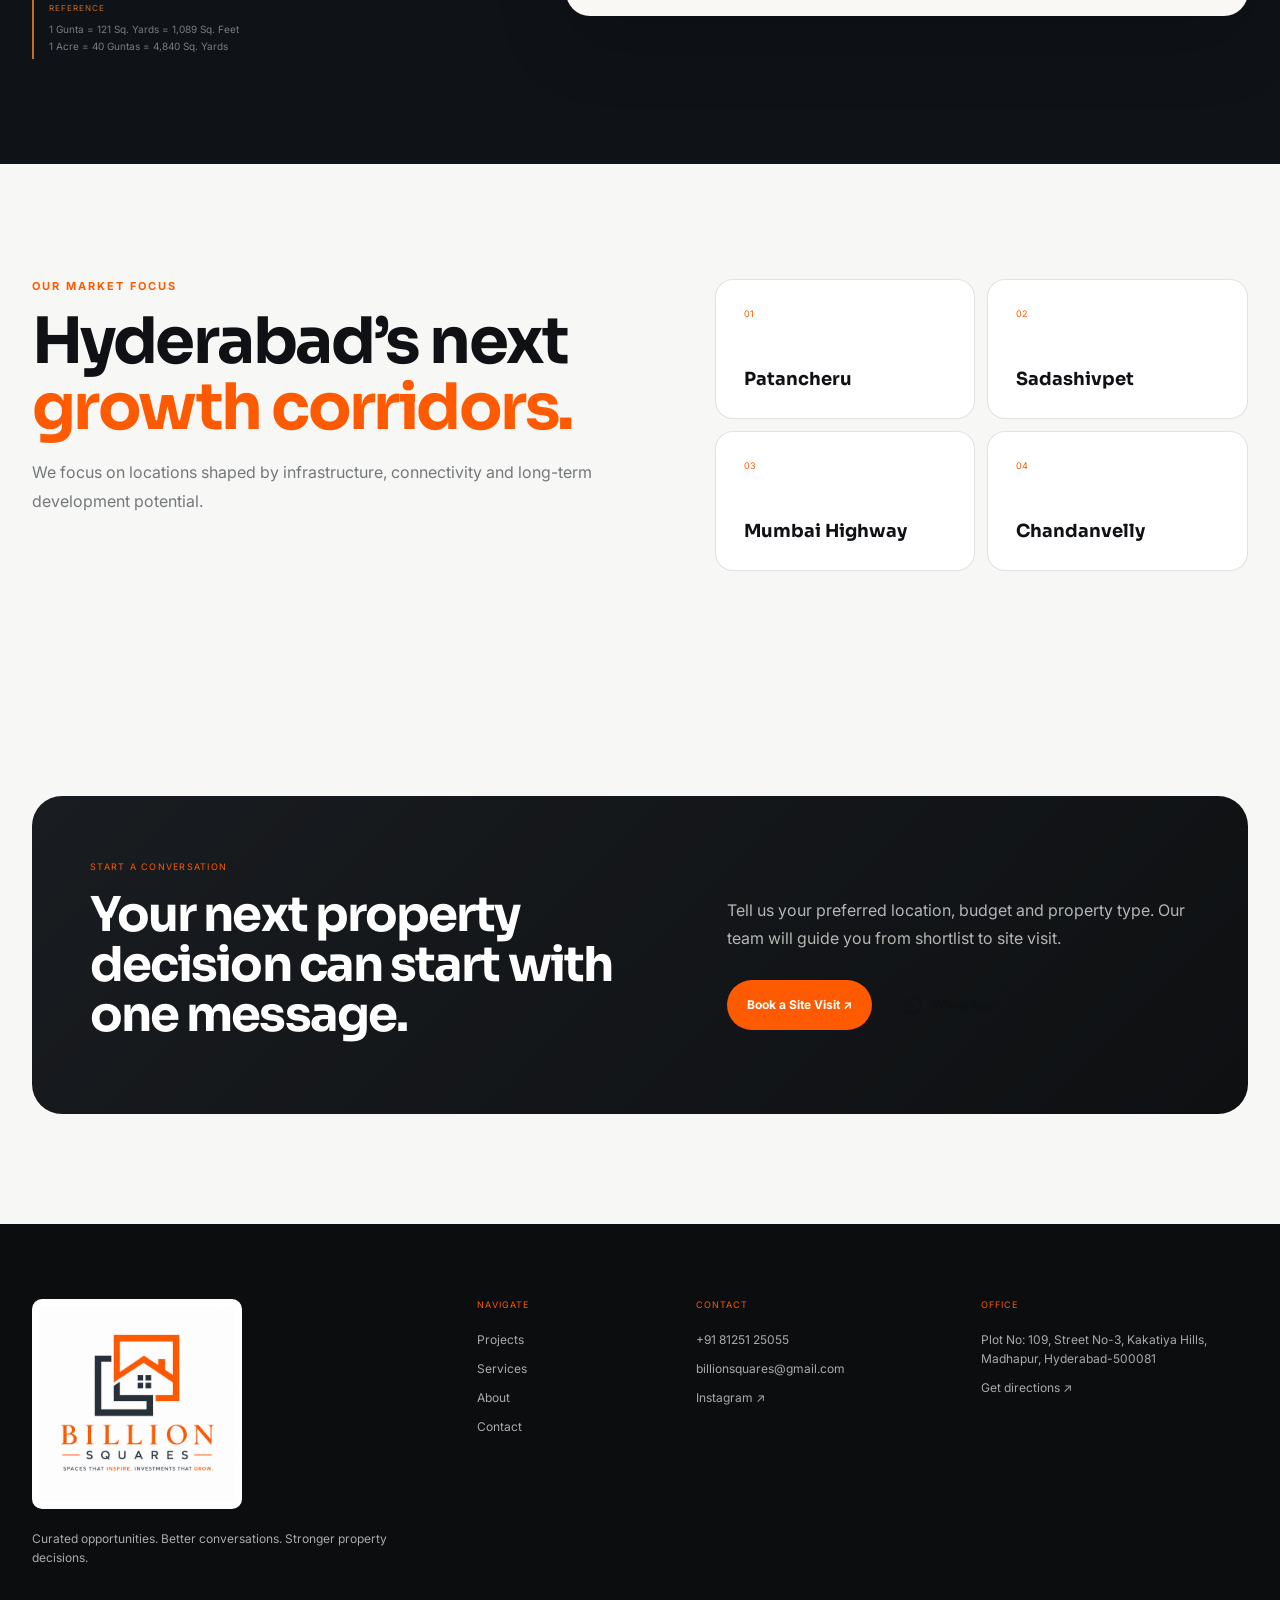
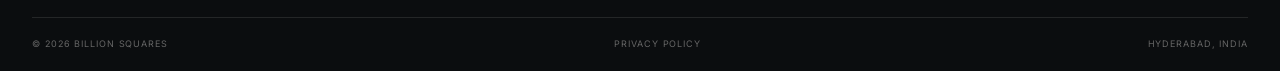
==== commit 6747d318: "main" ====
--- a/index.html
+++ b/index.html
@@ -27,11 +27,11 @@
 <nav class="desktop-nav"><a href="/" class="active">Home</a><a href="/projects.html">Projects</a><a href="/services.html">Services</a><a href="/about.html">About</a><a href="/contact.html">Contact</a></nav>
 <div class="nav-actions">
 <a class="mini-link" href="tel:+918125125055">Call</a>
-<a class="nav-cta" href="/contact.html#enquiry">Book Site Visit <span>↗</span></a>
+<a class="nav-cta" href="#" data-open-booking>Book Site Visit <span>↗</span></a>
 <button class="menu-btn" aria-label="Open menu" aria-expanded="false"><span></span><span></span></button>
 </div>
 </div>
-<div class="mobile-nav"><a href="/" class="active">Home</a><a href="/projects.html">Projects</a><a href="/services.html">Services</a><a href="/about.html">About</a><a href="/contact.html">Contact</a><a class="nav-cta" href="/contact.html#enquiry">Book Site Visit ↗</a></div>
+<div class="mobile-nav"><a href="/" class="active">Home</a><a href="/projects.html">Projects</a><a href="/services.html">Services</a><a href="/about.html">About</a><a href="/contact.html">Contact</a><a class="nav-cta" href="#" data-open-booking>Book Site Visit ↗</a></div>
 </header>
 <main>
 <section class="hero-modern">
@@ -160,6 +160,58 @@
   </div>
 </section>
 
+
+<section class="connectivity-explorer" id="connectivity-explorer">
+  <div class="container">
+    <div class="tool-heading reveal">
+      <div class="eyebrow dark">HYDERABAD GROWTH CORRIDOR EXPLORER</div>
+      <h2>Distance, connectivity & <span>infrastructure at a glance.</span></h2>
+      <p>Compare key growth corridors through travel access, infrastructure drivers and indicative plot approval formats.</p>
+    </div>
+
+    <div class="corridor-shell reveal">
+      <div class="corridor-tabs" role="tablist" aria-label="Hyderabad growth corridors">
+        <button class="corridor-tab active" data-corridor="chandanvelly" type="button" role="tab" aria-selected="true">Chandanvelly SEZ</button>
+        <button class="corridor-tab" data-corridor="patancheru" type="button" role="tab" aria-selected="false">Patancheru</button>
+        <button class="corridor-tab" data-corridor="sadashivpet" type="button" role="tab" aria-selected="false">Sadashivpet</button>
+        <button class="corridor-tab" data-corridor="mumbai" type="button" role="tab" aria-selected="false">Mumbai Highway</button>
+      </div>
+
+      <div class="corridor-panel">
+        <div class="corridor-summary">
+          <span class="corridor-number" id="corridorNumber">01</span>
+          <div>
+            <small id="corridorLabel">CHANDANVELLY SEZ CORRIDOR</small>
+            <h3 id="corridorTitle">Industrial growth + data infrastructure corridor</h3>
+            <p id="corridorDescription">A developing investment belt influenced by large-scale industrial activity, logistics and data infrastructure.</p>
+          </div>
+        </div>
+
+        <div class="corridor-content-grid">
+          <div class="connectivity-card">
+            <div class="panel-label">TRAVEL & CONNECTIVITY</div>
+            <div class="landmark-list" id="landmarkList"></div>
+            <p class="distance-note">*Road travel times are indicative planning estimates and can vary by route and traffic.</p>
+          </div>
+
+          <div class="drivers-card">
+            <div class="panel-label">MAJOR INFRASTRUCTURE DRIVERS</div>
+            <div class="driver-list" id="driverList"></div>
+          </div>
+
+          <div class="approval-card">
+            <div class="panel-label">INDICATIVE PLOT FORMAT</div>
+            <div class="approval-icon">⌂</div>
+            <h4 id="approvalTitle">Gated Farm Plots</h4>
+            <p id="approvalDescription">Selected farm-layout opportunities with project-specific registration and development terms.</p>
+            <a href="/projects.html" class="tool-link">Explore related projects ↗</a>
+          </div>
+        </div>
+      </div>
+    </div>
+  </div>
+</section>
+
 <section class="experience">
 <div class="container experience-grid">
 <div class="experience-visual reveal"><img src="/assets/arrjava/2.jpeg" alt="Real estate site"><div class="visual-chip">BILLION SQUARES · HYDERABAD</div></div>
@@ -172,6 +224,47 @@
 </div>
 </section>
 
+
+<section class="land-converter" id="land-unit-converter">
+  <div class="container converter-grid">
+    <div class="converter-copy reveal">
+      <div class="eyebrow">TELANGANA LAND UNIT CONVERTER</div>
+      <h2>Convert land measurements <span>instantly.</span></h2>
+      <p>Use the unit you know. The calculator updates Square Yards, Guntas, Acres and Square Feet in real time.</p>
+      <div class="formula-note">
+        <span>REFERENCE</span>
+        <p>1 Gunta = 121 Sq. Yards = 1,089 Sq. Feet<br>1 Acre = 40 Guntas = 4,840 Sq. Yards</p>
+      </div>
+    </div>
+
+    <div class="converter-card reveal">
+      <div class="converter-status"><span></span> LIVE CONVERSION</div>
+      <div class="converter-fields">
+        <label>
+          <span>Square Yards</span>
+          <div><input id="unitSqYds" inputmode="decimal" type="number" min="0" step="any" value="242"><b>Sq. Yds</b></div>
+        </label>
+        <label>
+          <span>Guntas</span>
+          <div><input id="unitGuntas" inputmode="decimal" type="number" min="0" step="any"><b>Guntas</b></div>
+        </label>
+        <label>
+          <span>Acres</span>
+          <div><input id="unitAcres" inputmode="decimal" type="number" min="0" step="any"><b>Acres</b></div>
+        </label>
+        <label>
+          <span>Square Feet</span>
+          <div><input id="unitSqFt" inputmode="decimal" type="number" min="0" step="any"><b>Sq. Ft</b></div>
+        </label>
+      </div>
+      <div class="converter-foot">
+        <span>Example: 242 Sq. Yds = 2 Guntas</span>
+        <button id="resetConverter" type="button">Reset</button>
+      </div>
+    </div>
+  </div>
+</section>
+
 <section class="location-section">
 <div class="container location-layout">
 <div class="reveal"><div class="eyebrow dark">OUR MARKET FOCUS</div><h2>Hyderabad’s next<br><span>growth corridors.</span></h2><p>We focus on locations shaped by infrastructure, connectivity and long-term development potential.</p></div>
@@ -180,9 +273,76 @@
 </section>
 
 <section class="cta-section">
-<div class="container cta-card reveal"><div><span>START A CONVERSATION</span><h2>Your next property decision can start with one message.</h2></div><div><p>Tell us your preferred location, budget and property type. Our team will guide you from shortlist to site visit.</p><div class="hero-buttons"><a class="btn primary" href="/contact.html#enquiry">Book a Site Visit ↗</a><a class="btn outline-dark" href="https://wa.me/918125125055?text=Hello%20Billion%20Squares%2C%20I%20would%20like%20to%20know%20more%20about%20your%20properties." target="_blank"><svg viewBox="0 0 32 32" aria-hidden="true"><path fill="currentColor" d="M19.11 17.55c-.27-.14-1.6-.79-1.85-.88-.25-.09-.43-.14-.61.14-.18.27-.7.88-.86 1.06-.16.18-.32.2-.59.07-.27-.14-1.14-.42-2.17-1.34-.8-.71-1.34-1.59-1.5-1.86-.16-.27-.02-.42.12-.55.12-.12.27-.32.41-.48.14-.16.18-.27.27-.45.09-.18.05-.34-.02-.48-.07-.14-.61-1.47-.84-2.02-.22-.53-.45-.46-.61-.47l-.52-.01c-.18 0-.48.07-.73.34-.25.27-.95.93-.95 2.27 0 1.34.98 2.64 1.11 2.82.14.18 1.92 2.93 4.65 4.11.65.28 1.16.45 1.56.57.65.21 1.24.18 1.71.11.52-.08 1.6-.65 1.83-1.28.23-.63.23-1.18.16-1.29-.07-.11-.25-.18-.52-.32z"/><path fill="currentColor" d="M26.62 5.38A14.9 14.9 0 0 0 16.03 1C7.78 1 1.07 7.71 1.07 15.96c0 2.64.69 5.22 2 7.5L.94 31l7.72-2.02a14.92 14.92 0 0 0 7.36 1.87h.01c8.25 0 14.96-6.71 14.96-14.96 0-4-1.56-7.76-4.37-10.51zm-10.59 22.94h-.01a12.4 12.4 0 0 1-6.33-1.73l-.45-.27-4.58 1.2 1.22-4.46-.29-.46a12.4 12.4 0 0 1-1.9-6.64c0-6.86 5.58-12.44 12.45-12.44 3.32 0 6.44 1.29 8.79 3.64a12.35 12.35 0 0 1 3.65 8.8c0 6.86-5.58 12.44-12.45 12.44z"/></svg><span>WhatsApp</span></a></div></div></div>
-</section>
-</main><footer class="footer">
+<div class="container cta-card reveal"><div><span>START A CONVERSATION</span><h2>Your next property decision can start with one message.</h2></div><div><p>Tell us your preferred location, budget and property type. Our team will guide you from shortlist to site visit.</p><div class="hero-buttons"><a class="btn primary" href="#" data-open-booking>Book a Site Visit ↗</a><a class="btn outline-dark" href="https://wa.me/918125125055?text=Hello%20Billion%20Squares%2C%20I%20would%20like%20to%20know%20more%20about%20your%20properties." target="_blank"><svg viewBox="0 0 32 32" aria-hidden="true"><path fill="currentColor" d="M19.11 17.55c-.27-.14-1.6-.79-1.85-.88-.25-.09-.43-.14-.61.14-.18.27-.7.88-.86 1.06-.16.18-.32.2-.59.07-.27-.14-1.14-.42-2.17-1.34-.8-.71-1.34-1.59-1.5-1.86-.16-.27-.02-.42.12-.55.12-.12.27-.32.41-.48.14-.16.18-.27.27-.45.09-.18.05-.34-.02-.48-.07-.14-.61-1.47-.84-2.02-.22-.53-.45-.46-.61-.47l-.52-.01c-.18 0-.48.07-.73.34-.25.27-.95.93-.95 2.27 0 1.34.98 2.64 1.11 2.82.14.18 1.92 2.93 4.65 4.11.65.28 1.16.45 1.56.57.65.21 1.24.18 1.71.11.52-.08 1.6-.65 1.83-1.28.23-.63.23-1.18.16-1.29-.07-.11-.25-.18-.52-.32z"/><path fill="currentColor" d="M26.62 5.38A14.9 14.9 0 0 0 16.03 1C7.78 1 1.07 7.71 1.07 15.96c0 2.64.69 5.22 2 7.5L.94 31l7.72-2.02a14.92 14.92 0 0 0 7.36 1.87h.01c8.25 0 14.96-6.71 14.96-14.96 0-4-1.56-7.76-4.37-10.51zm-10.59 22.94h-.01a12.4 12.4 0 0 1-6.33-1.73l-.45-.27-4.58 1.2 1.22-4.46-.29-.46a12.4 12.4 0 0 1-1.9-6.64c0-6.86 5.58-12.44 12.45-12.44 3.32 0 6.44 1.29 8.79 3.64a12.35 12.35 0 0 1 3.65 8.8c0 6.86-5.58 12.44-12.45 12.44z"/></svg><span>WhatsApp</span></a></div></div></div>
+</section>
+</main>
+<div class="booking-modal" id="siteVisitModal" aria-hidden="true" role="dialog" aria-modal="true" aria-labelledby="bookingModalTitle">
+  <div class="booking-backdrop" data-close-booking></div>
+  <div class="booking-dialog">
+    <button class="booking-close" type="button" data-close-booking aria-label="Close site visit booking">×</button>
+
+    <div class="booking-head">
+      <span>1:1 SITE VISIT BOOKING</span>
+      <h2 id="bookingModalTitle">Plan your property visit.</h2>
+      <p>Three quick steps. Your booking details will be sent directly to Billion Squares on WhatsApp.</p>
+    </div>
+
+    <div class="booking-progress">
+      <span class="active" data-step-indicator="1">1</span><i></i>
+      <span data-step-indicator="2">2</span><i></i>
+      <span data-step-indicator="3">3</span>
+    </div>
+
+    <form id="siteVisitForm">
+      <div class="booking-step active" data-booking-step="1">
+        <div class="booking-step-label">STEP 1 · SELECT CORRIDOR</div>
+        <div class="booking-options booking-options-3">
+          <button type="button" class="booking-option active" data-booking-corridor="Chandanvelly">Chandanvelly<small>SEZ Corridor</small></button>
+          <button type="button" class="booking-option" data-booking-corridor="Patancheru">Patancheru<small>Mumbai Highway</small></button>
+          <button type="button" class="booking-option" data-booking-corridor="Sadashivpet">Sadashivpet<small>NH-65 Belt</small></button>
+        </div>
+        <input type="hidden" id="bookingCorridor" value="Chandanvelly">
+      </div>
+
+      <div class="booking-step" data-booking-step="2">
+        <div class="booking-step-label">STEP 2 · PLAN THE VISIT</div>
+        <label class="booking-field">
+          <span>Preferred Date</span>
+          <input type="date" id="bookingDate" required>
+        </label>
+        <div class="booking-field">
+          <span>Preferred Transport</span>
+          <div class="booking-options">
+            <button type="button" class="booking-option active" data-booking-transport="Self-Drive">Self-Drive<small>I’ll reach the site directly</small></button>
+            <button type="button" class="booking-option" data-booking-transport="Free Pickup Provided">Free Pickup<small>Request pickup assistance</small></button>
+          </div>
+          <input type="hidden" id="bookingTransport" value="Self-Drive">
+        </div>
+      </div>
+
+      <div class="booking-step" data-booking-step="3">
+        <div class="booking-step-label">STEP 3 · YOUR DETAILS</div>
+        <label class="booking-field">
+          <span>Name</span>
+          <input type="text" id="bookingName" required placeholder="Your full name" autocomplete="name">
+        </label>
+        <label class="booking-field">
+          <span>WhatsApp Number</span>
+          <input type="tel" id="bookingPhone" required placeholder="+91" autocomplete="tel" inputmode="tel">
+        </label>
+        <div class="booking-summary" id="bookingSummary"></div>
+      </div>
+
+      <div class="booking-actions">
+        <button class="booking-back" id="bookingBack" type="button">Back</button>
+        <button class="booking-next" id="bookingNext" type="button">Continue ↗</button>
+        <button class="booking-submit" id="bookingSubmit" type="submit">Confirm on WhatsApp ↗</button>
+      </div>
+    </form>
+  </div>
+</div>
+
+<footer class="footer">
 <div class="container footer-grid">
 <div class="footer-brand"><img src="/assets/brand/billion-squares-logo-final.png" alt="Billion Squares"><p>Curated opportunities. Better conversations. Stronger property decisions.</p></div>
 <div><span class="footer-kicker">Navigate</span><a href="/projects.html">Projects</a><a href="/services.html">Services</a><a href="/about.html">About</a><a href="/contact.html">Contact</a></div>
--- a/styles.css
+++ b/styles.css
@@ -262,3 +262,41 @@
 .investment-cta{display:flex;justify-content:space-between;align-items:center;background:#fe5a02;color:#fff;padding:16px 18px;border-radius:13px;font-size:12px;font-weight:700;transition:.2s}.investment-cta:hover{transform:translateY(-2px);box-shadow:0 12px 28px rgba(254,90,2,.2)}.investment-cta b{font-size:17px}.result-disclaimer{margin:13px 0 0;color:#74787b;font-size:8px;line-height:1.6}
 @media(max-width:900px){.bs-investment-calculator{padding:78px 0}.calculator-grid{grid-template-columns:1fr}.calculator-controls,.calculator-results{padding:28px}}
 @media(max-width:650px){.bs-investment-calculator{padding:66px 0}.calc-heading{margin-bottom:30px}.calc-heading h2{font-size:40px;line-height:1.08}.calc-heading p{font-size:13px}.calculator-controls,.calculator-results{padding:22px;border-radius:20px}.control-header h3{font-size:24px}.result-top{flex-direction:column}.future-value-block{margin:38px 0 27px}.future-value-block strong{font-size:56px}.metrics-grid{grid-template-columns:1fr}.investment-cta{font-size:11px}}
+
+
+/* ===== V6.3 CONNECTIVITY EXPLORER ===== */
+.connectivity-explorer{padding:110px 0;background:#0f1318;color:#f9f8f5}
+.tool-heading{max-width:850px;margin-bottom:44px}.tool-heading h2{font:600 clamp(42px,4.8vw,68px) Sora,Arial,sans-serif;line-height:1.06;letter-spacing:-.045em;margin:14px 0 18px}.tool-heading h2 span{color:#c86d28}.tool-heading p{max-width:720px;color:#a7a9aa;line-height:1.75}
+.corridor-shell{border:1px solid rgba(249,248,245,.12);border-radius:24px;overflow:hidden;background:#14191f}
+.corridor-tabs{display:grid;grid-template-columns:repeat(4,1fr);border-bottom:1px solid rgba(249,248,245,.11)}.corridor-tab{border:0;border-right:1px solid rgba(249,248,245,.1);background:transparent;color:#92979a;padding:20px 14px;font:600 11px Inter,Arial,sans-serif;cursor:pointer;transition:.2s}.corridor-tab:last-child{border-right:0}.corridor-tab:hover{color:#fff;background:rgba(255,255,255,.025)}.corridor-tab.active{color:#fff;background:#c86d28}
+.corridor-panel{padding:34px}.corridor-summary{display:grid;grid-template-columns:52px 1fr;gap:18px;align-items:start;margin-bottom:32px}.corridor-number{width:42px;height:42px;border:1px solid rgba(200,109,40,.42);border-radius:50%;display:grid;place-items:center;color:#c86d28;font-size:9px;font-weight:700}.corridor-summary small{font-size:9px;letter-spacing:.15em;color:#c86d28}.corridor-summary h3{font-size:30px;margin:7px 0 9px;color:#fff}.corridor-summary p{margin:0;max-width:790px;color:#9ca0a2;line-height:1.7;font-size:13px}
+.corridor-content-grid{display:grid;grid-template-columns:1.1fr .95fr .75fr;gap:14px}.connectivity-card,.drivers-card,.approval-card{background:#0f1318;border:1px solid rgba(249,248,245,.1);border-radius:18px;padding:22px}.panel-label{font-size:8px;letter-spacing:.15em;color:#c86d28;font-weight:700;margin-bottom:18px}
+.landmark-row{display:grid;grid-template-columns:1fr auto;gap:18px;padding:13px 0;border-bottom:1px solid rgba(249,248,245,.09)}.landmark-row:first-child{padding-top:0}.landmark-row span{font-size:12px;color:#d8dad8}.landmark-row div{text-align:right}.landmark-row b{display:block;font-size:13px}.landmark-row small{display:block;margin-top:3px;color:#777d81;font-size:9px}.distance-note{font-size:8px;color:#666c70;line-height:1.5;margin:13px 0 0}
+.driver-list{display:grid;gap:9px}.driver-item{display:flex;align-items:flex-start;gap:10px;padding:11px;border-radius:12px;background:#151a20}.driver-dot{width:7px;height:7px;background:#c86d28;border-radius:50%;margin-top:5px;flex:0 0 auto}.driver-item b{font-size:11px}.driver-item p{margin:3px 0 0;color:#757b7f;font-size:9px;line-height:1.5}
+.approval-card{display:flex;flex-direction:column}.approval-icon{width:46px;height:46px;border-radius:14px;background:#c86d28;color:#fff;display:grid;place-items:center;font-size:23px;margin-bottom:22px}.approval-card h4{font:600 21px Sora;margin:0 0 8px}.approval-card p{color:#858b8f;font-size:10px;line-height:1.65;flex:1}.tool-link{font-size:10px;font-weight:700;color:#d88a4e;margin-top:16px}
+
+/* ===== V6.3 LAND UNIT CONVERTER ===== */
+.land-converter{padding:105px 0;background:#0f1318;color:#f9f8f5}.converter-grid{display:grid;grid-template-columns:.8fr 1.2fr;gap:80px;align-items:center}.converter-copy h2{font:600 clamp(42px,4.8vw,68px) Sora;line-height:1.06;letter-spacing:-.045em;margin:14px 0 18px}.converter-copy h2 span{color:#c86d28}.converter-copy>p{color:#9fa3a5;line-height:1.8;max-width:560px}.formula-note{margin-top:28px;border-left:2px solid #c86d28;padding:4px 0 4px 15px}.formula-note span{font-size:8px;letter-spacing:.13em;color:#c86d28}.formula-note p{font-size:10px;line-height:1.7;color:#777d81;margin:6px 0 0}
+.converter-card{background:#f9f8f5;color:#0f1318;border-radius:24px;padding:30px;box-shadow:0 25px 70px rgba(0,0,0,.2)}.converter-status{display:flex;align-items:center;gap:8px;font-size:8px;font-weight:700;letter-spacing:.14em;color:#73777b;margin-bottom:24px}.converter-status span{width:7px;height:7px;background:#c86d28;border-radius:50%;box-shadow:0 0 0 5px rgba(200,109,40,.1)}
+.converter-fields{display:grid;grid-template-columns:1fr 1fr;gap:13px}.converter-fields label>span{display:block;font-size:9px;font-weight:700;color:#767a7d;margin-bottom:7px;text-transform:uppercase;letter-spacing:.08em}.converter-fields label>div{display:flex;align-items:center;border:1px solid rgba(15,19,24,.12);border-radius:13px;background:#fff;overflow:hidden}.converter-fields input{width:100%;border:0;outline:none;padding:15px;font:600 20px Sora;background:#fff;color:#0f1318}.converter-fields b{font-size:9px;color:#8a8d90;padding:0 14px;white-space:nowrap}
+.converter-foot{display:flex;justify-content:space-between;align-items:center;gap:15px;margin-top:18px;padding-top:16px;border-top:1px solid rgba(15,19,24,.1);font-size:9px;color:#85898c}.converter-foot button{border:0;background:transparent;color:#c86d28;font-weight:700;cursor:pointer}
+
+/* ===== V6.3 BOOKING MODAL ===== */
+.booking-modal{position:fixed;inset:0;z-index:10000;display:grid;place-items:center;opacity:0;visibility:hidden;pointer-events:none;transition:.25s}.booking-modal.open{opacity:1;visibility:visible;pointer-events:auto}.booking-backdrop{position:absolute;inset:0;background:rgba(7,9,11,.72);backdrop-filter:blur(12px)}.booking-dialog{position:relative;width:min(680px,calc(100% - 32px));max-height:calc(100svh - 32px);overflow:auto;background:#f9f8f5;border-radius:24px;padding:30px;box-shadow:0 35px 100px rgba(0,0,0,.34);transform:translateY(18px) scale(.98);transition:.3s}.booking-modal.open .booking-dialog{transform:none}.booking-close{position:absolute;right:18px;top:16px;width:38px;height:38px;border:1px solid rgba(15,19,24,.12);background:#fff;border-radius:50%;font-size:22px;cursor:pointer}.booking-head>span,.booking-step-label{font-size:8px;letter-spacing:.15em;color:#c86d28;font-weight:700}.booking-head h2{font:600 34px Sora;margin:10px 0 8px}.booking-head p{font-size:11px;line-height:1.6;color:#777b7e;max-width:520px}
+.booking-progress{display:flex;align-items:center;margin:24px 0}.booking-progress span{width:28px;height:28px;border-radius:50%;display:grid;place-items:center;border:1px solid rgba(15,19,24,.18);font-size:9px;font-weight:700;color:#909396}.booking-progress span.active,.booking-progress span.done{background:#c86d28;border-color:#c86d28;color:#fff}.booking-progress i{height:1px;background:#dddcd7;flex:1}
+.booking-step{display:none}.booking-step.active{display:block}.booking-options{display:grid;grid-template-columns:1fr 1fr;gap:10px;margin-top:14px}.booking-options-3{grid-template-columns:repeat(3,1fr)}.booking-option{border:1px solid rgba(15,19,24,.12);background:#fff;border-radius:14px;padding:16px 12px;font:600 12px Inter;cursor:pointer;text-align:left}.booking-option small{display:block;margin-top:5px;color:#8a8d90;font-size:9px;font-weight:400;line-height:1.4}.booking-option.active{border-color:#c86d28;background:rgba(200,109,40,.055);box-shadow:inset 0 0 0 1px rgba(200,109,40,.12)}
+.booking-field{display:block;margin-top:15px}.booking-field>span{display:block;font-size:9px;font-weight:700;color:#74787c;text-transform:uppercase;letter-spacing:.08em;margin-bottom:7px}.booking-field input{width:100%;border:1px solid rgba(15,19,24,.12);border-radius:12px;background:#fff;padding:14px;font:500 13px Inter;outline:none}.booking-field input:focus{border-color:#c86d28;box-shadow:0 0 0 4px rgba(200,109,40,.08)}.booking-summary{margin-top:18px;padding:14px;background:#efede8;border-radius:12px;color:#65696c;font-size:10px;line-height:1.7}
+.booking-actions{display:flex;justify-content:flex-end;gap:9px;margin-top:26px}.booking-actions button{border-radius:999px;padding:13px 18px;font:700 11px Inter;cursor:pointer}.booking-back{border:1px solid rgba(15,19,24,.12);background:#fff;display:none}.booking-next,.booking-submit{border:0;background:#0f1318;color:#fff}.booking-submit{background:#c86d28;display:none}
+
+@media(max-width:900px){
+ .corridor-tabs{grid-template-columns:1fr 1fr}.corridor-tab:nth-child(2){border-right:0}.corridor-tab:nth-child(-n+2){border-bottom:1px solid rgba(249,248,245,.1)}
+ .corridor-content-grid{grid-template-columns:1fr 1fr}.approval-card{grid-column:1/-1}
+ .converter-grid{grid-template-columns:1fr;gap:35px}
+}
+@media(max-width:650px){
+ .connectivity-explorer,.land-converter{padding:68px 0}.tool-heading h2,.converter-copy h2{font-size:39px}
+ .corridor-panel{padding:20px}.corridor-tabs{grid-template-columns:1fr}.corridor-tab{border-right:0;border-bottom:1px solid rgba(249,248,245,.1)!important;text-align:left;padding:15px 18px}.corridor-tab:last-child{border-bottom:0!important}
+ .corridor-content-grid{grid-template-columns:1fr}.approval-card{grid-column:auto}.corridor-summary{grid-template-columns:40px 1fr}.corridor-summary h3{font-size:23px}
+ .converter-card{padding:22px;border-radius:20px}.converter-fields{grid-template-columns:1fr}
+ .booking-dialog{padding:23px;border-radius:20px}.booking-head h2{font-size:28px}.booking-options,.booking-options-3{grid-template-columns:1fr}.booking-actions{justify-content:stretch}.booking-actions button{flex:1}
+}
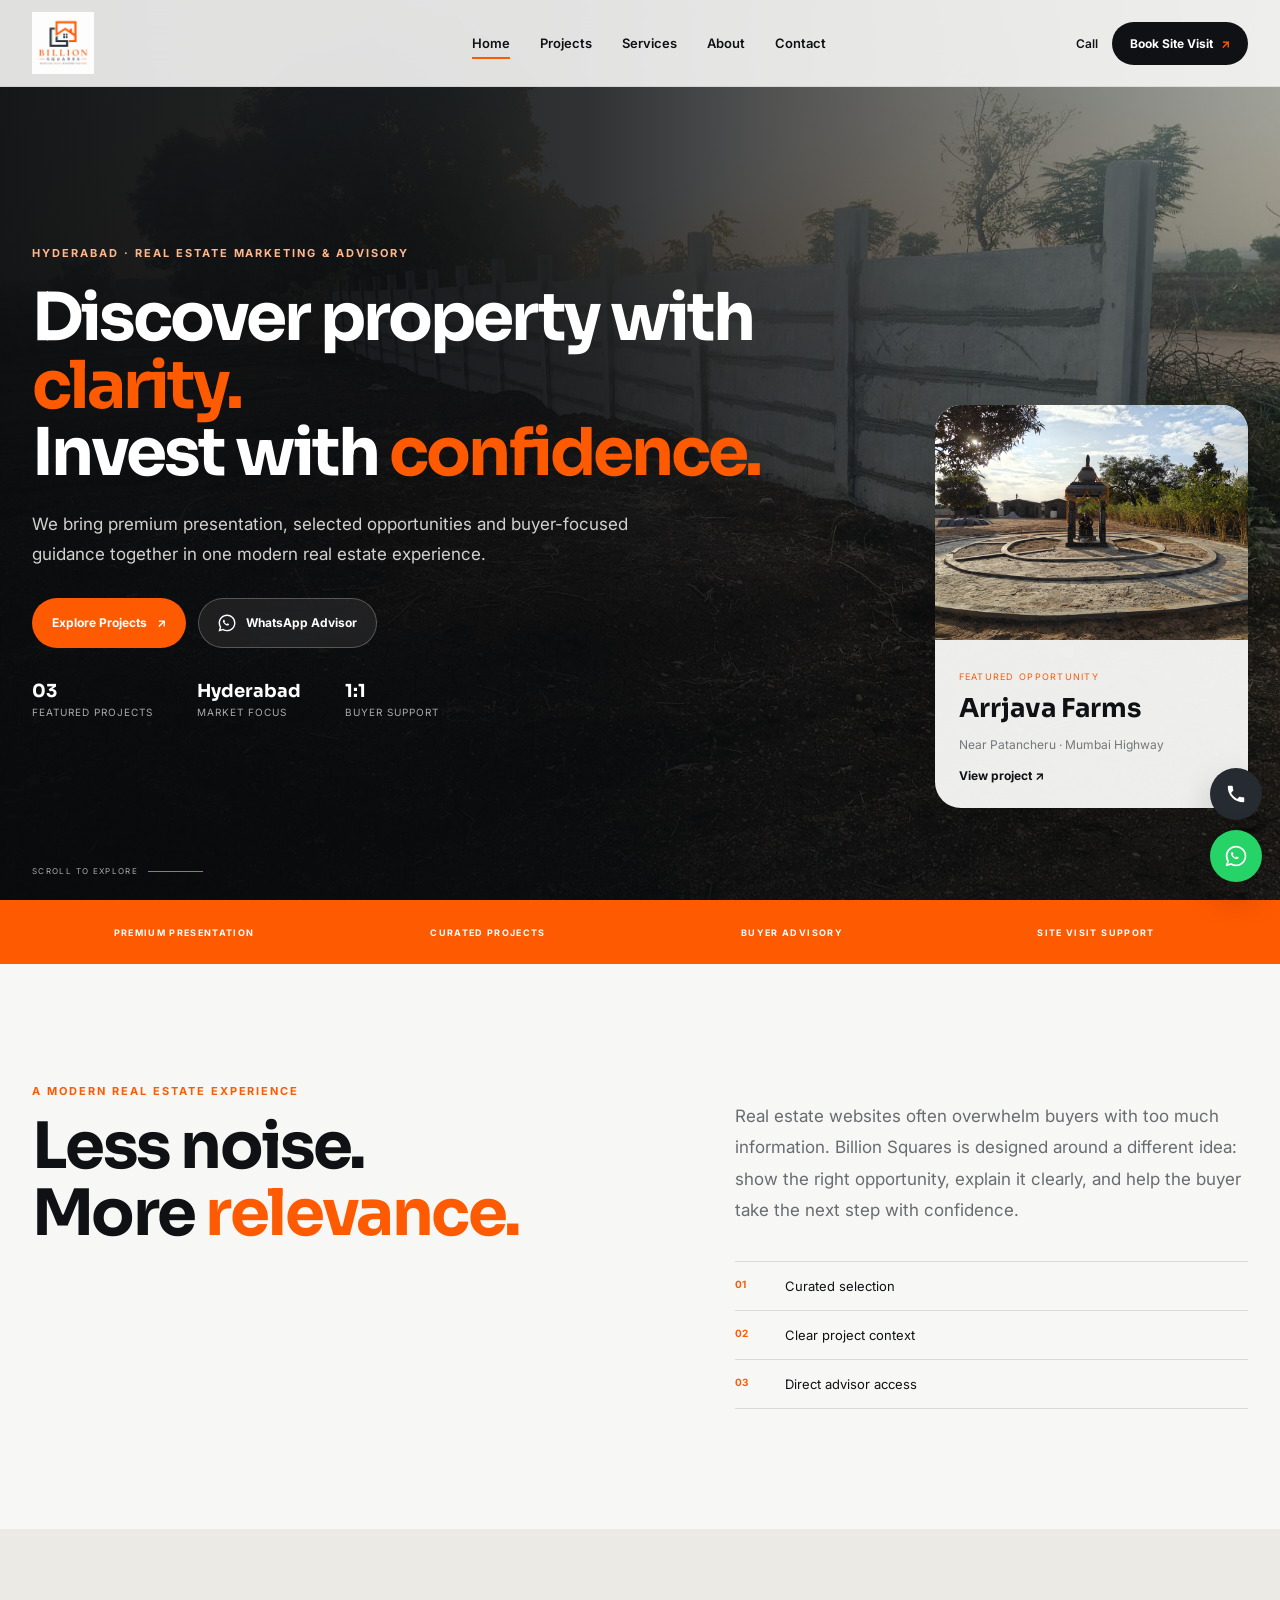
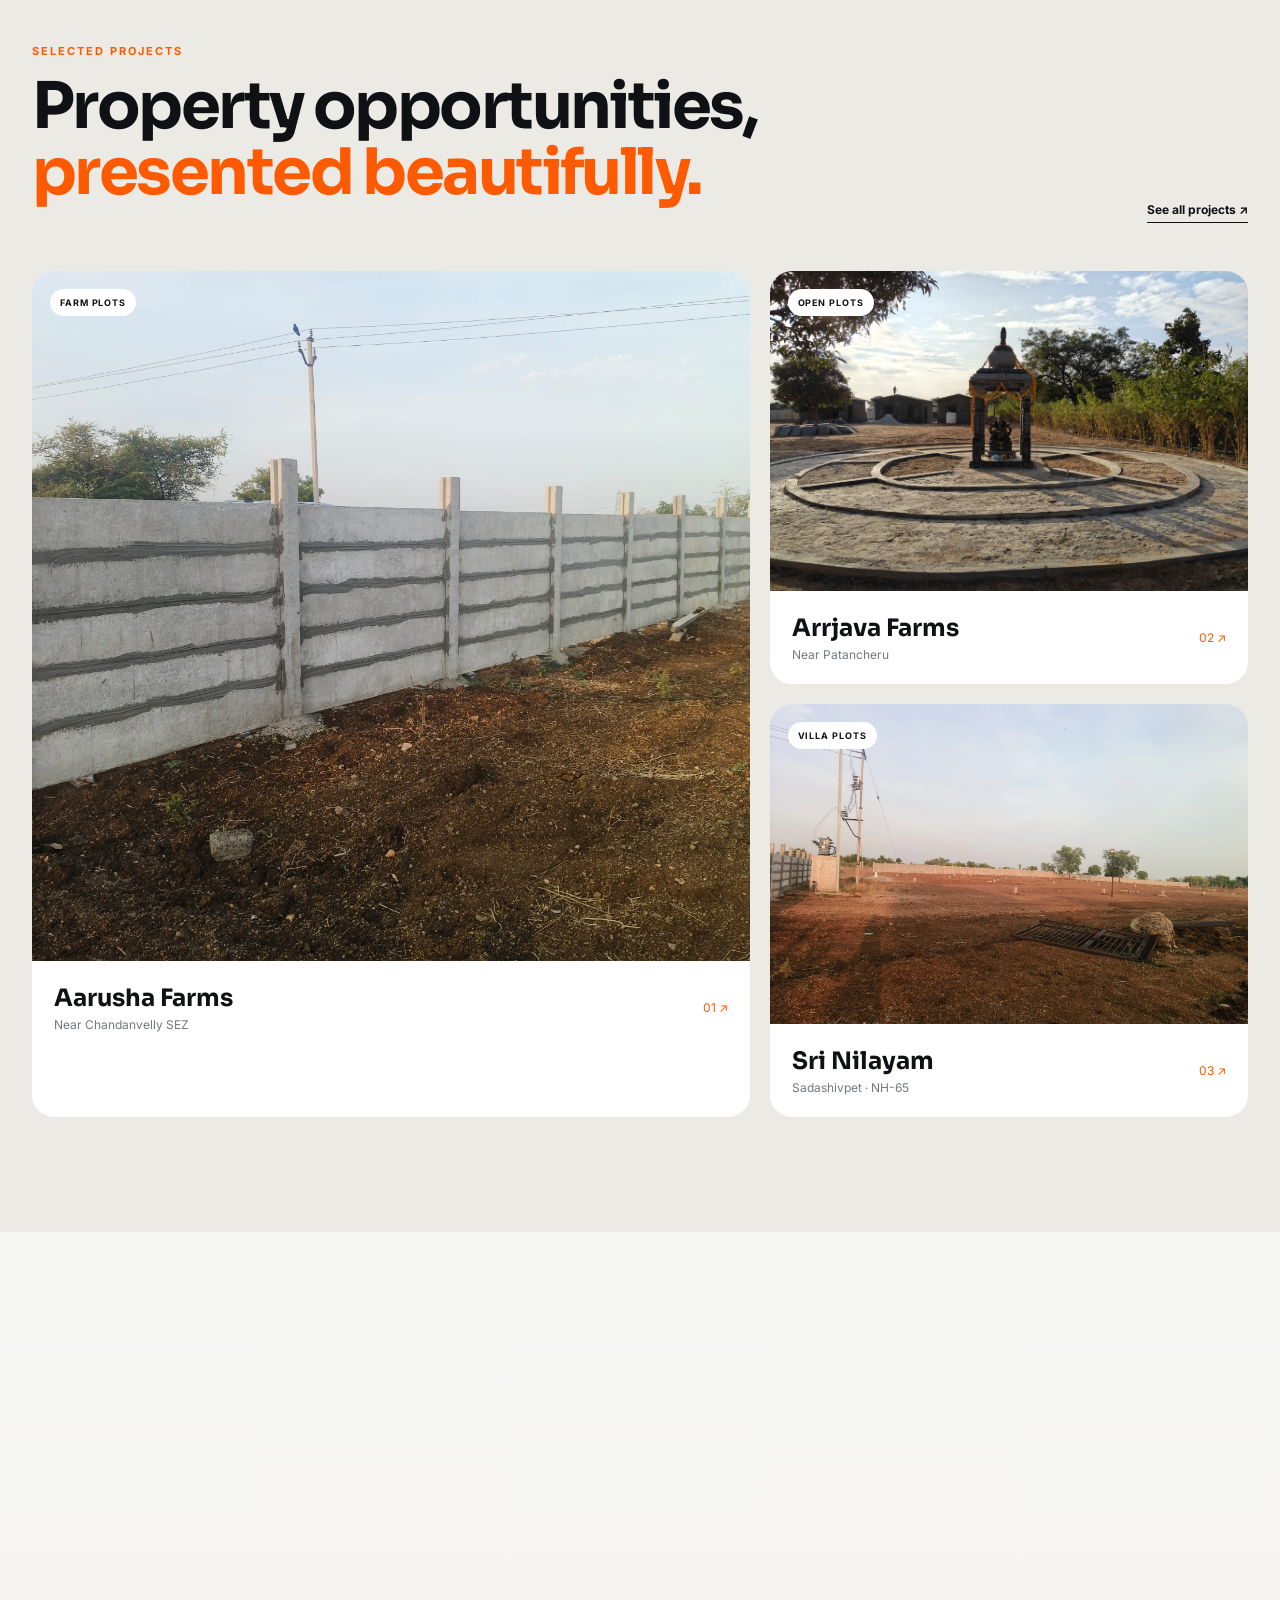
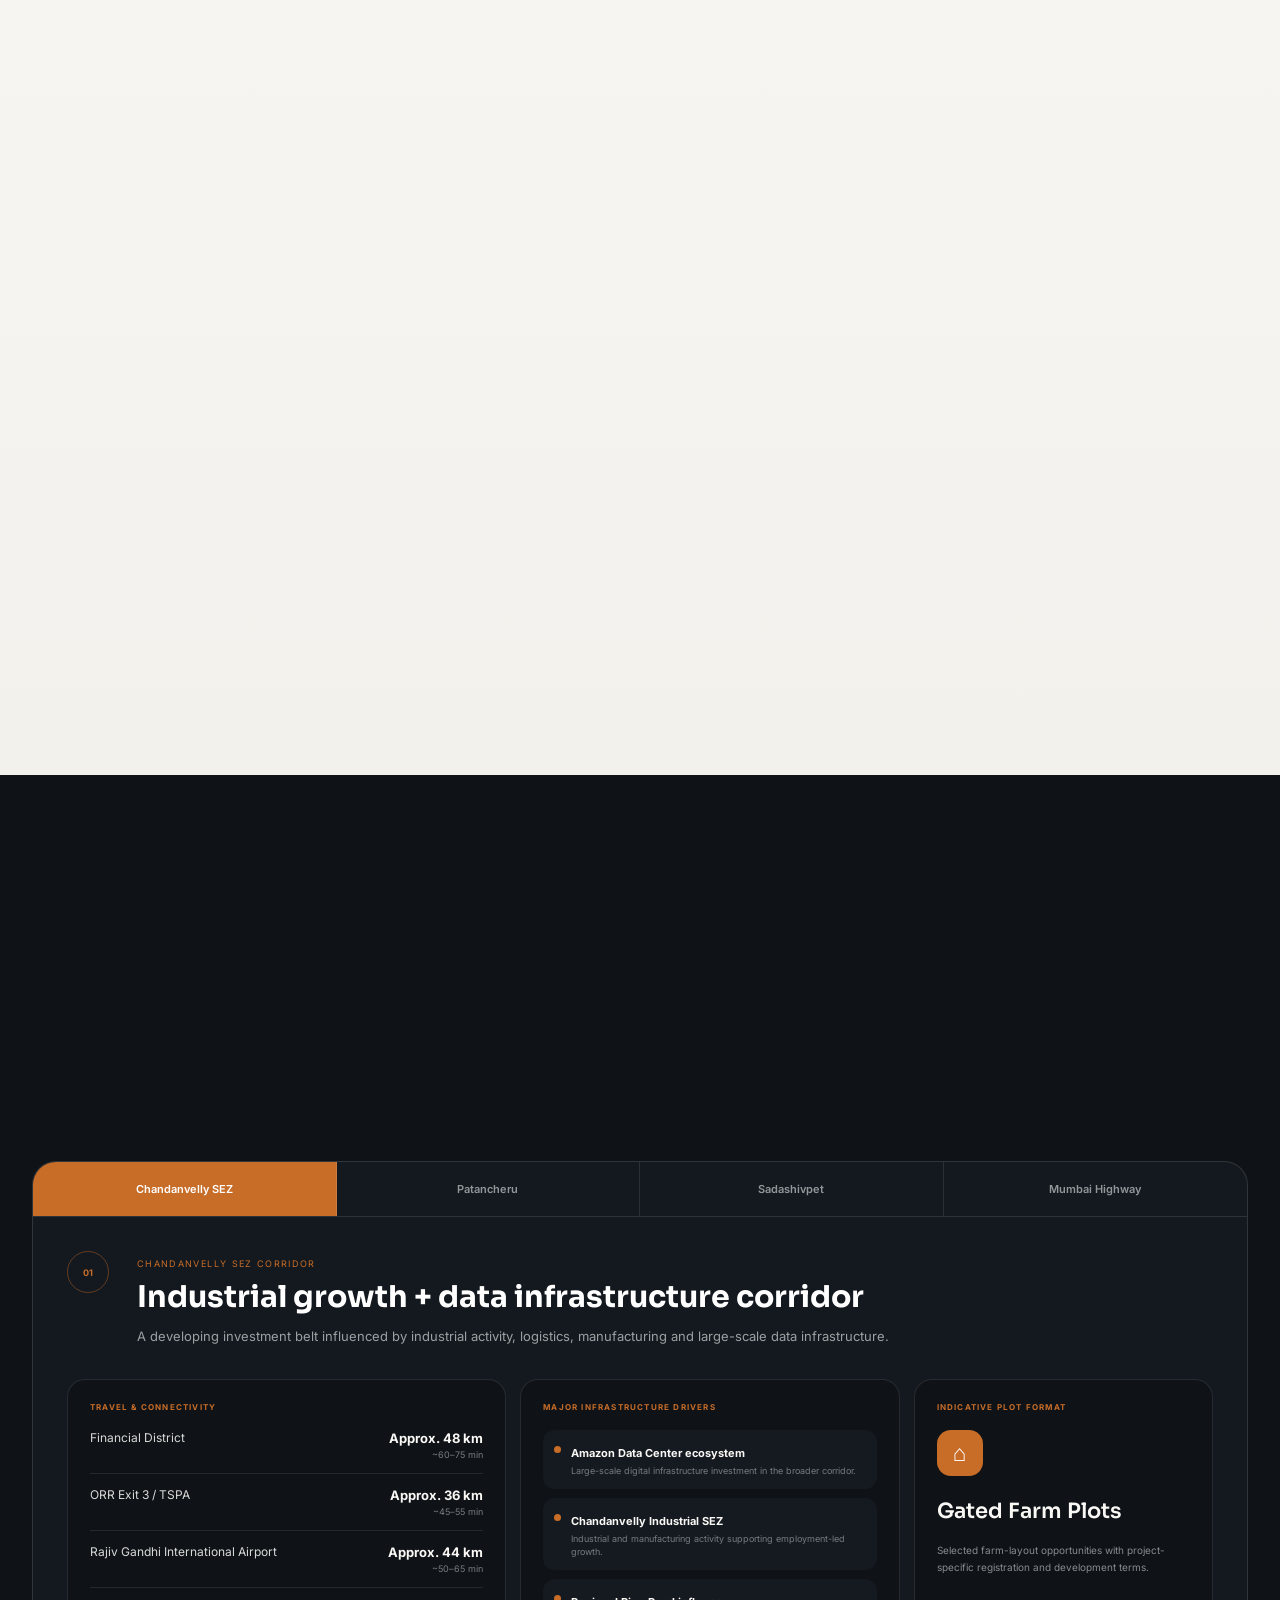
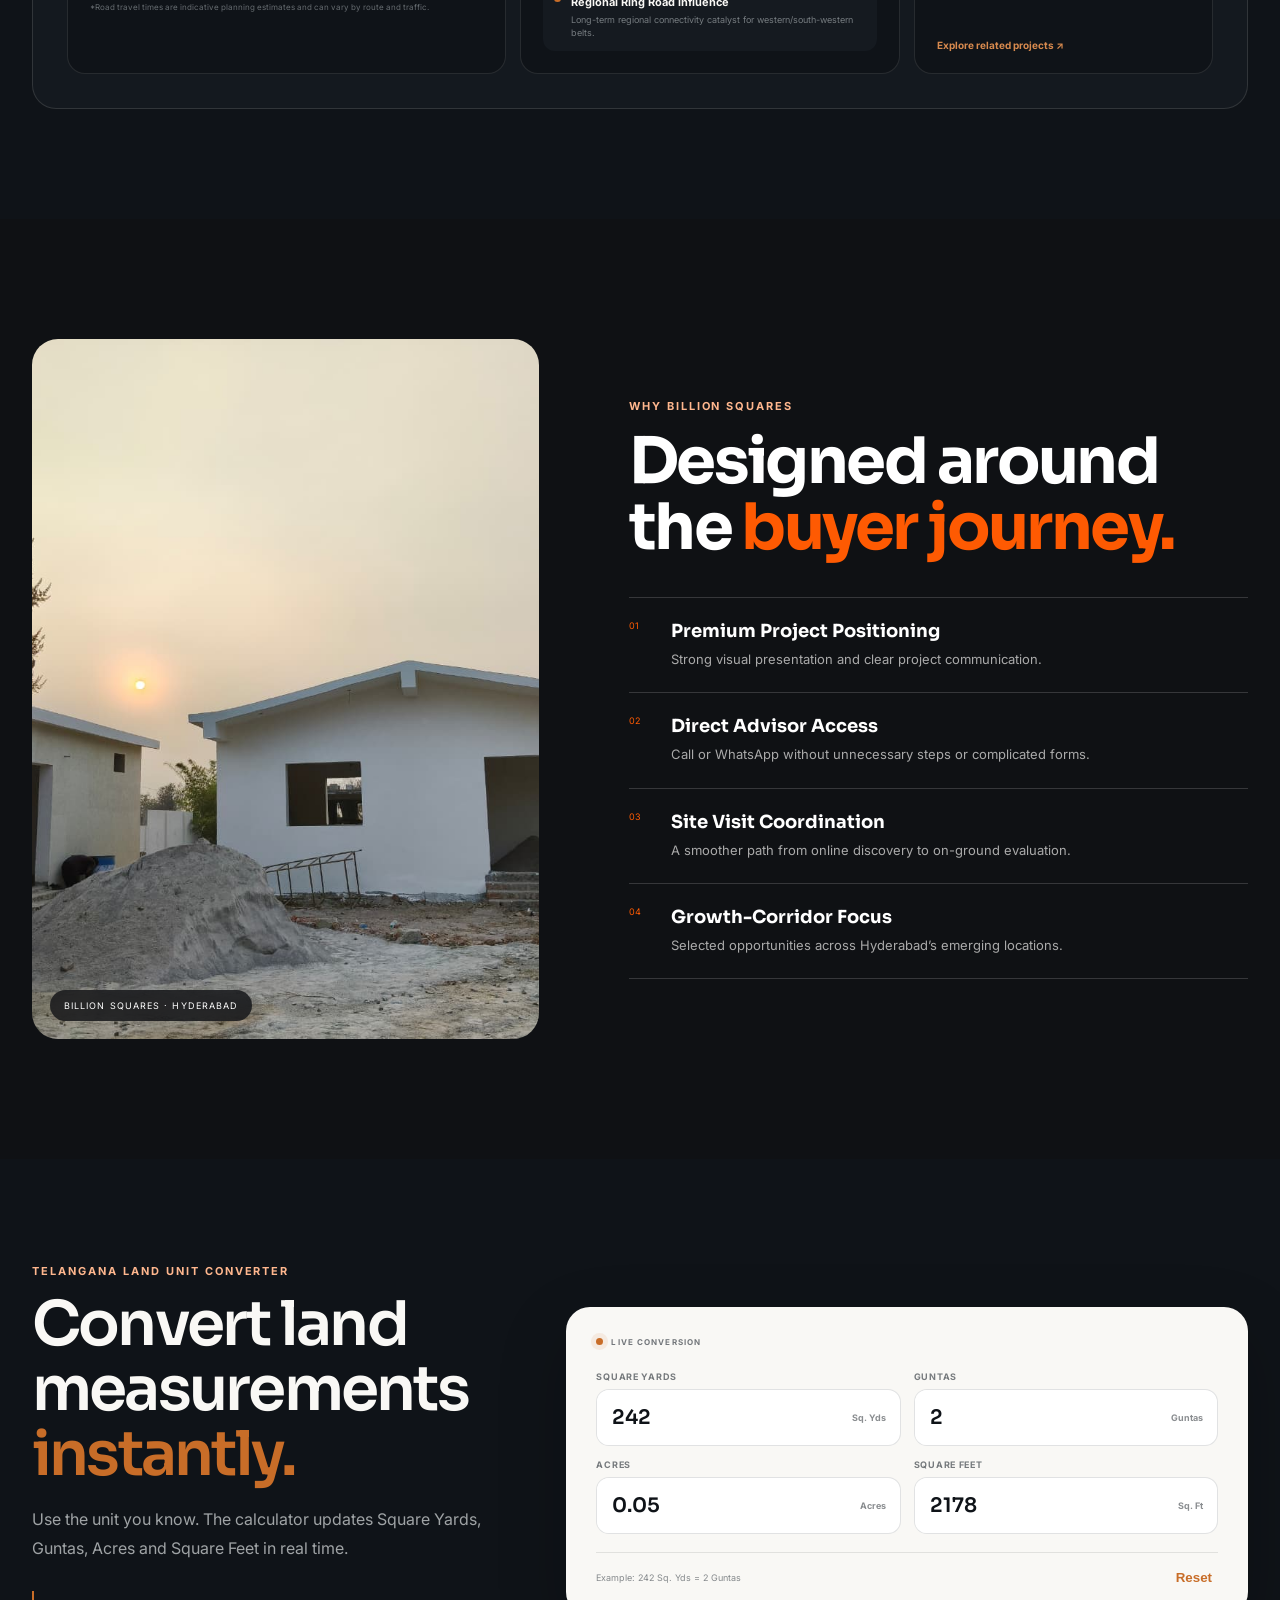
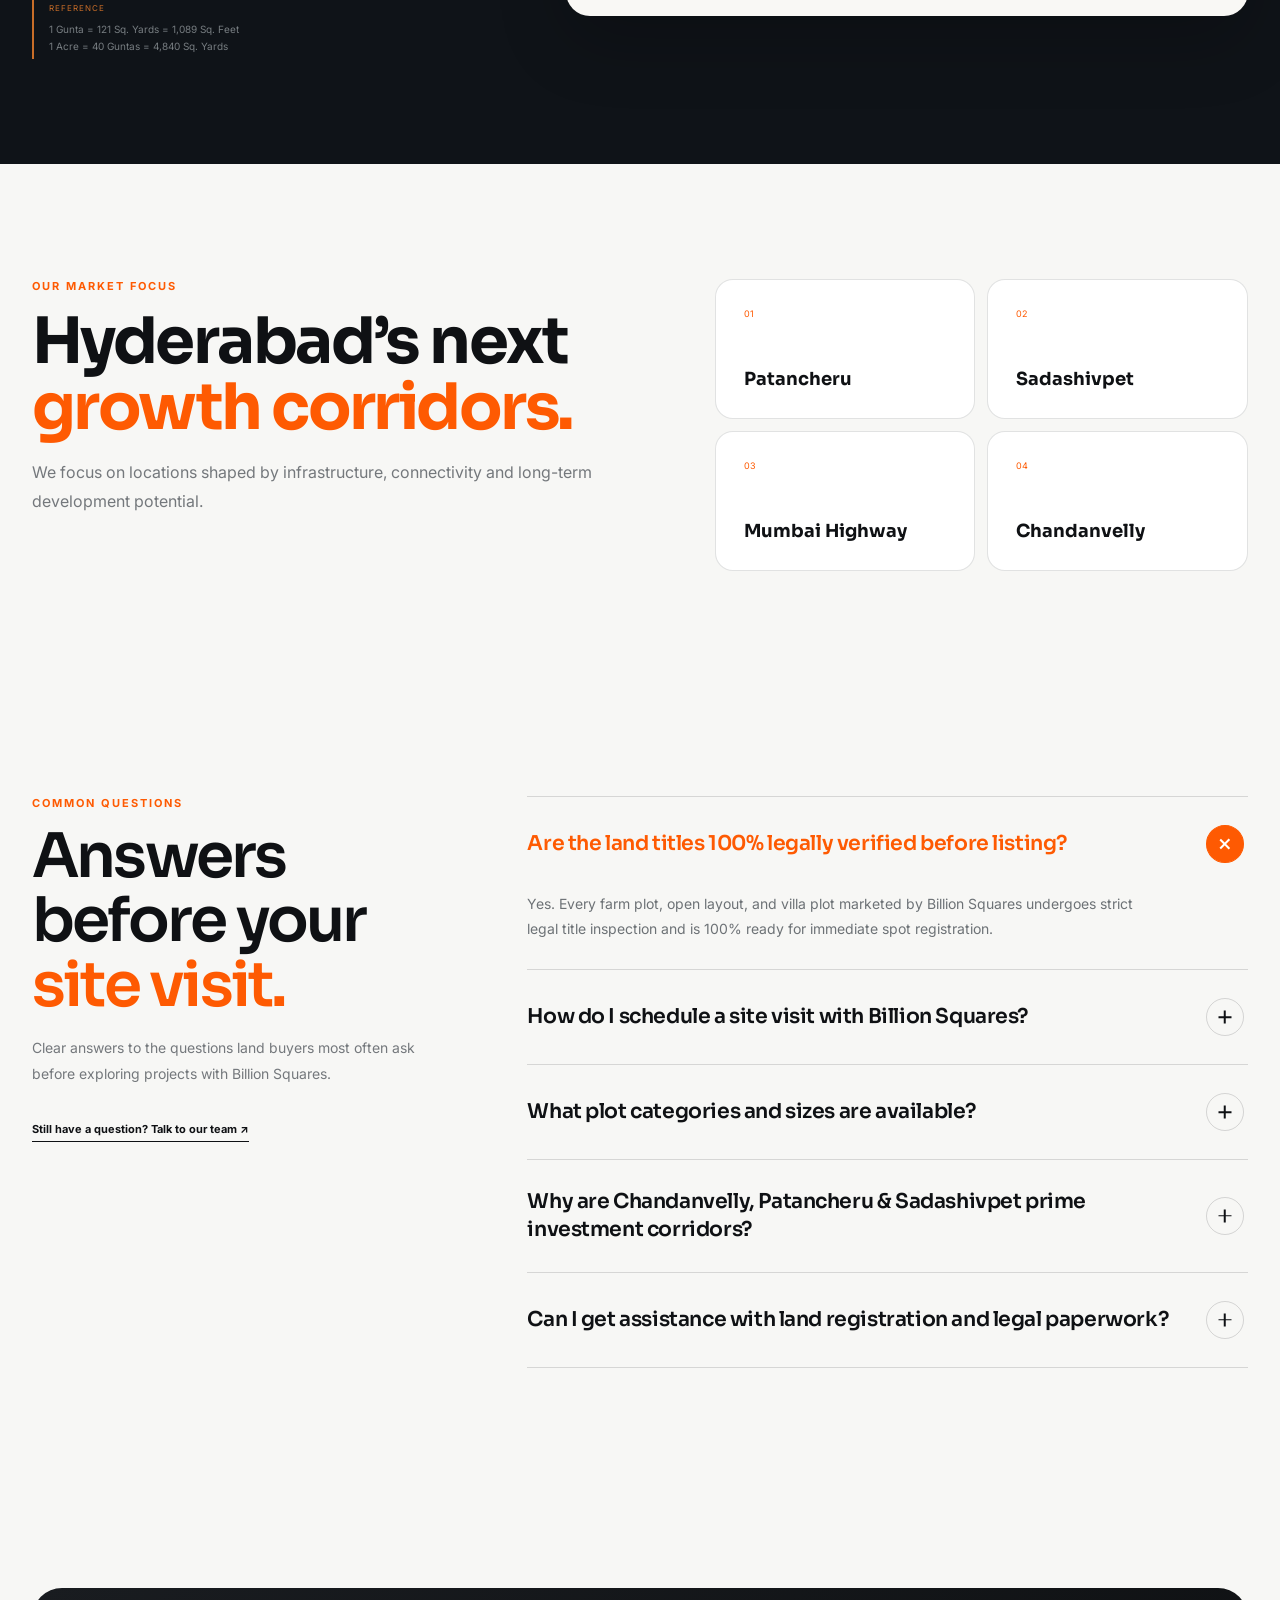
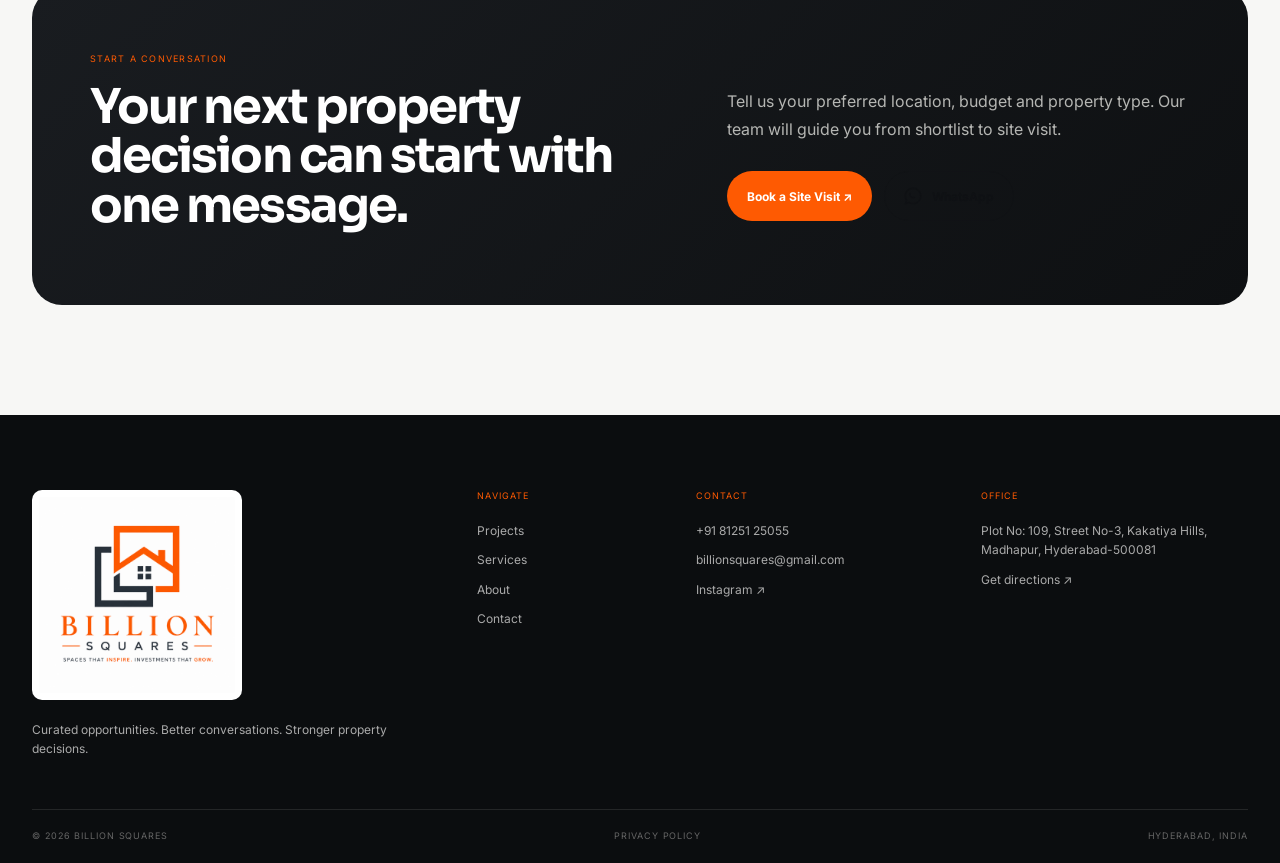
==== commit 43ddfe3f: "main" ====
--- a/index.html
+++ b/index.html
@@ -272,6 +272,80 @@
 </div>
 </section>
 
+
+<section class="faq-section" id="faq">
+  <div class="container faq-layout">
+    <div class="faq-intro reveal">
+      <div class="eyebrow dark">COMMON QUESTIONS</div>
+      <h2>Answers before your <span>site visit.</span></h2>
+      <p>Clear answers to the questions land buyers most often ask before exploring projects with Billion Squares.</p>
+      <a class="faq-contact-link" href="#" data-open-booking>Still have a question? Talk to our team ↗</a>
+    </div>
+
+    <div class="faq-list reveal">
+      <article class="faq-item active">
+        <button class="faq-question" type="button" aria-expanded="true">
+          <span>Are the land titles 100% legally verified before listing?</span>
+          <i class="faq-toggle" aria-hidden="true"></i>
+        </button>
+        <div class="faq-answer">
+          <div class="faq-answer-inner">
+            <p>Yes. Every farm plot, open layout, and villa plot marketed by Billion Squares undergoes strict legal title inspection and is 100% ready for immediate spot registration.</p>
+          </div>
+        </div>
+      </article>
+
+      <article class="faq-item">
+        <button class="faq-question" type="button" aria-expanded="false">
+          <span>How do I schedule a site visit with Billion Squares?</span>
+          <i class="faq-toggle" aria-hidden="true"></i>
+        </button>
+        <div class="faq-answer">
+          <div class="faq-answer-inner">
+            <p>You can book a 1:1 site visit instantly by clicking 'Book Site Visit', calling us at +91 81251 25055, or messaging us on WhatsApp. We provide complimentary transport and layout walkthroughs.</p>
+          </div>
+        </div>
+      </article>
+
+      <article class="faq-item">
+        <button class="faq-question" type="button" aria-expanded="false">
+          <span>What plot categories and sizes are available?</span>
+          <i class="faq-toggle" aria-hidden="true"></i>
+        </button>
+        <div class="faq-answer">
+          <div class="faq-answer-inner">
+            <p>We offer curated Farm Plots (Chandanvelly SEZ), Open Residential Layouts (Patancheru / Mumbai Highway), and DTCP Villa Plots (Sadashivpet NH-65) ranging from 146 Sq. Yards to larger acreage options.</p>
+          </div>
+        </div>
+      </article>
+
+      <article class="faq-item">
+        <button class="faq-question" type="button" aria-expanded="false">
+          <span>Why are Chandanvelly, Patancheru &amp; Sadashivpet prime investment corridors?</span>
+          <i class="faq-toggle" aria-hidden="true"></i>
+        </button>
+        <div class="faq-answer">
+          <div class="faq-answer-inner">
+            <p>These West Hyderabad corridors benefit from major infrastructure drivers including the 200ft Regional Ring Road (RRR), ORR Exit 3 expansion, and mega tech clusters (Amazon Data Centers, Welspun SEZ).</p>
+          </div>
+        </div>
+      </article>
+
+      <article class="faq-item">
+        <button class="faq-question" type="button" aria-expanded="false">
+          <span>Can I get assistance with land registration and legal paperwork?</span>
+          <i class="faq-toggle" aria-hidden="true"></i>
+        </button>
+        <div class="faq-answer">
+          <div class="faq-answer-inner">
+            <p>Yes. Our advisory team assists you through every step — from initial documentation inspection to final spot registration at the sub-registrar office.</p>
+          </div>
+        </div>
+      </article>
+    </div>
+  </div>
+</section>
+
 <section class="cta-section">
 <div class="container cta-card reveal"><div><span>START A CONVERSATION</span><h2>Your next property decision can start with one message.</h2></div><div><p>Tell us your preferred location, budget and property type. Our team will guide you from shortlist to site visit.</p><div class="hero-buttons"><a class="btn primary" href="#" data-open-booking>Book a Site Visit ↗</a><a class="btn outline-dark" href="https://wa.me/918125125055?text=Hello%20Billion%20Squares%2C%20I%20would%20like%20to%20know%20more%20about%20your%20properties." target="_blank"><svg viewBox="0 0 32 32" aria-hidden="true"><path fill="currentColor" d="M19.11 17.55c-.27-.14-1.6-.79-1.85-.88-.25-.09-.43-.14-.61.14-.18.27-.7.88-.86 1.06-.16.18-.32.2-.59.07-.27-.14-1.14-.42-2.17-1.34-.8-.71-1.34-1.59-1.5-1.86-.16-.27-.02-.42.12-.55.12-.12.27-.32.41-.48.14-.16.18-.27.27-.45.09-.18.05-.34-.02-.48-.07-.14-.61-1.47-.84-2.02-.22-.53-.45-.46-.61-.47l-.52-.01c-.18 0-.48.07-.73.34-.25.27-.95.93-.95 2.27 0 1.34.98 2.64 1.11 2.82.14.18 1.92 2.93 4.65 4.11.65.28 1.16.45 1.56.57.65.21 1.24.18 1.71.11.52-.08 1.6-.65 1.83-1.28.23-.63.23-1.18.16-1.29-.07-.11-.25-.18-.52-.32z"/><path fill="currentColor" d="M26.62 5.38A14.9 14.9 0 0 0 16.03 1C7.78 1 1.07 7.71 1.07 15.96c0 2.64.69 5.22 2 7.5L.94 31l7.72-2.02a14.92 14.92 0 0 0 7.36 1.87h.01c8.25 0 14.96-6.71 14.96-14.96 0-4-1.56-7.76-4.37-10.51zm-10.59 22.94h-.01a12.4 12.4 0 0 1-6.33-1.73l-.45-.27-4.58 1.2 1.22-4.46-.29-.46a12.4 12.4 0 0 1-1.9-6.64c0-6.86 5.58-12.44 12.45-12.44 3.32 0 6.44 1.29 8.79 3.64a12.35 12.35 0 0 1 3.65 8.8c0 6.86-5.58 12.44-12.45 12.44z"/></svg><span>WhatsApp</span></a></div></div></div>
 </section>
--- a/styles.css
+++ b/styles.css
@@ -300,3 +300,157 @@
  .converter-card{padding:22px;border-radius:20px}.converter-fields{grid-template-columns:1fr}
  .booking-dialog{padding:23px;border-radius:20px}.booking-head h2{font-size:28px}.booking-options,.booking-options-3{grid-template-columns:1fr}.booking-actions{justify-content:stretch}.booking-actions button{flex:1}
 }
+
+
+/* ===== V6.4 PREMIUM FAQ ACCORDION ===== */
+.faq-section{
+  padding:110px 0;
+  background:#f7f7f5;
+}
+.faq-layout{
+  display:grid;
+  grid-template-columns:.72fr 1.28fr;
+  gap:90px;
+  align-items:start;
+}
+.faq-intro{
+  position:sticky;
+  top:120px;
+}
+.faq-intro h2{
+  font:600 clamp(44px,4.8vw,68px) Sora,Arial,sans-serif;
+  line-height:1.05;
+  letter-spacing:-.045em;
+  margin:14px 0 18px;
+  max-width:580px;
+}
+.faq-intro h2 span{color:#fe5a02}
+.faq-intro p{
+  max-width:500px;
+  color:#74787c;
+  line-height:1.8;
+  font-size:14px;
+}
+.faq-contact-link{
+  display:inline-flex;
+  margin-top:22px;
+  font-size:11px;
+  font-weight:700;
+  padding-bottom:5px;
+  border-bottom:1px solid #0f1114;
+}
+.faq-list{
+  border-top:1px solid rgba(15,17,20,.14);
+}
+.faq-item{
+  border-bottom:1px solid rgba(15,17,20,.14);
+}
+.faq-question{
+  width:100%;
+  border:0;
+  background:transparent;
+  display:grid;
+  grid-template-columns:1fr 42px;
+  gap:24px;
+  align-items:center;
+  text-align:left;
+  padding:28px 0;
+  cursor:pointer;
+  color:#0f1114;
+}
+.faq-question>span{
+  font:600 clamp(17px,1.6vw,22px) Sora,Arial,sans-serif;
+  line-height:1.35;
+  letter-spacing:-.02em;
+}
+.faq-toggle{
+  position:relative;
+  width:38px;
+  height:38px;
+  border-radius:50%;
+  border:1px solid rgba(15,17,20,.15);
+  transition:transform .28s ease,background .28s ease,border-color .28s ease;
+}
+.faq-toggle:before,
+.faq-toggle:after{
+  content:"";
+  position:absolute;
+  left:50%;
+  top:50%;
+  width:13px;
+  height:1.5px;
+  background:#0f1114;
+  transform:translate(-50%,-50%);
+  transition:transform .28s ease,background .28s ease;
+}
+.faq-toggle:after{
+  transform:translate(-50%,-50%) rotate(90deg);
+}
+.faq-item.active .faq-toggle{
+  background:#fe5a02;
+  border-color:#fe5a02;
+  transform:rotate(45deg);
+}
+.faq-item.active .faq-toggle:before,
+.faq-item.active .faq-toggle:after{
+  background:#fff;
+}
+.faq-answer{
+  display:grid;
+  grid-template-rows:0fr;
+  transition:grid-template-rows .36s cubic-bezier(.4,0,.2,1);
+}
+.faq-answer-inner{
+  overflow:hidden;
+}
+.faq-answer p{
+  margin:0;
+  padding:0 80px 0 0;
+  color:#6d7276;
+  font-size:14px;
+  line-height:1.8;
+  opacity:0;
+  transform:translateY(-6px);
+  transition:opacity .28s ease,transform .28s ease,padding .28s ease;
+}
+.faq-item.active .faq-answer{
+  grid-template-rows:1fr;
+}
+.faq-item.active .faq-answer p{
+  opacity:1;
+  transform:none;
+  padding-bottom:28px;
+}
+.faq-item.active .faq-question>span{
+  color:#fe5a02;
+}
+
+@media(max-width:900px){
+  .faq-layout{
+    grid-template-columns:1fr;
+    gap:38px;
+  }
+  .faq-intro{
+    position:static;
+  }
+}
+@media(max-width:650px){
+  .faq-section{padding:72px 0}
+  .faq-intro h2{font-size:40px}
+  .faq-question{
+    grid-template-columns:1fr 36px;
+    gap:16px;
+    padding:22px 0;
+  }
+  .faq-question>span{
+    font-size:17px;
+  }
+  .faq-toggle{
+    width:34px;
+    height:34px;
+  }
+  .faq-answer p{
+    padding-right:0;
+    font-size:13px;
+  }
+}
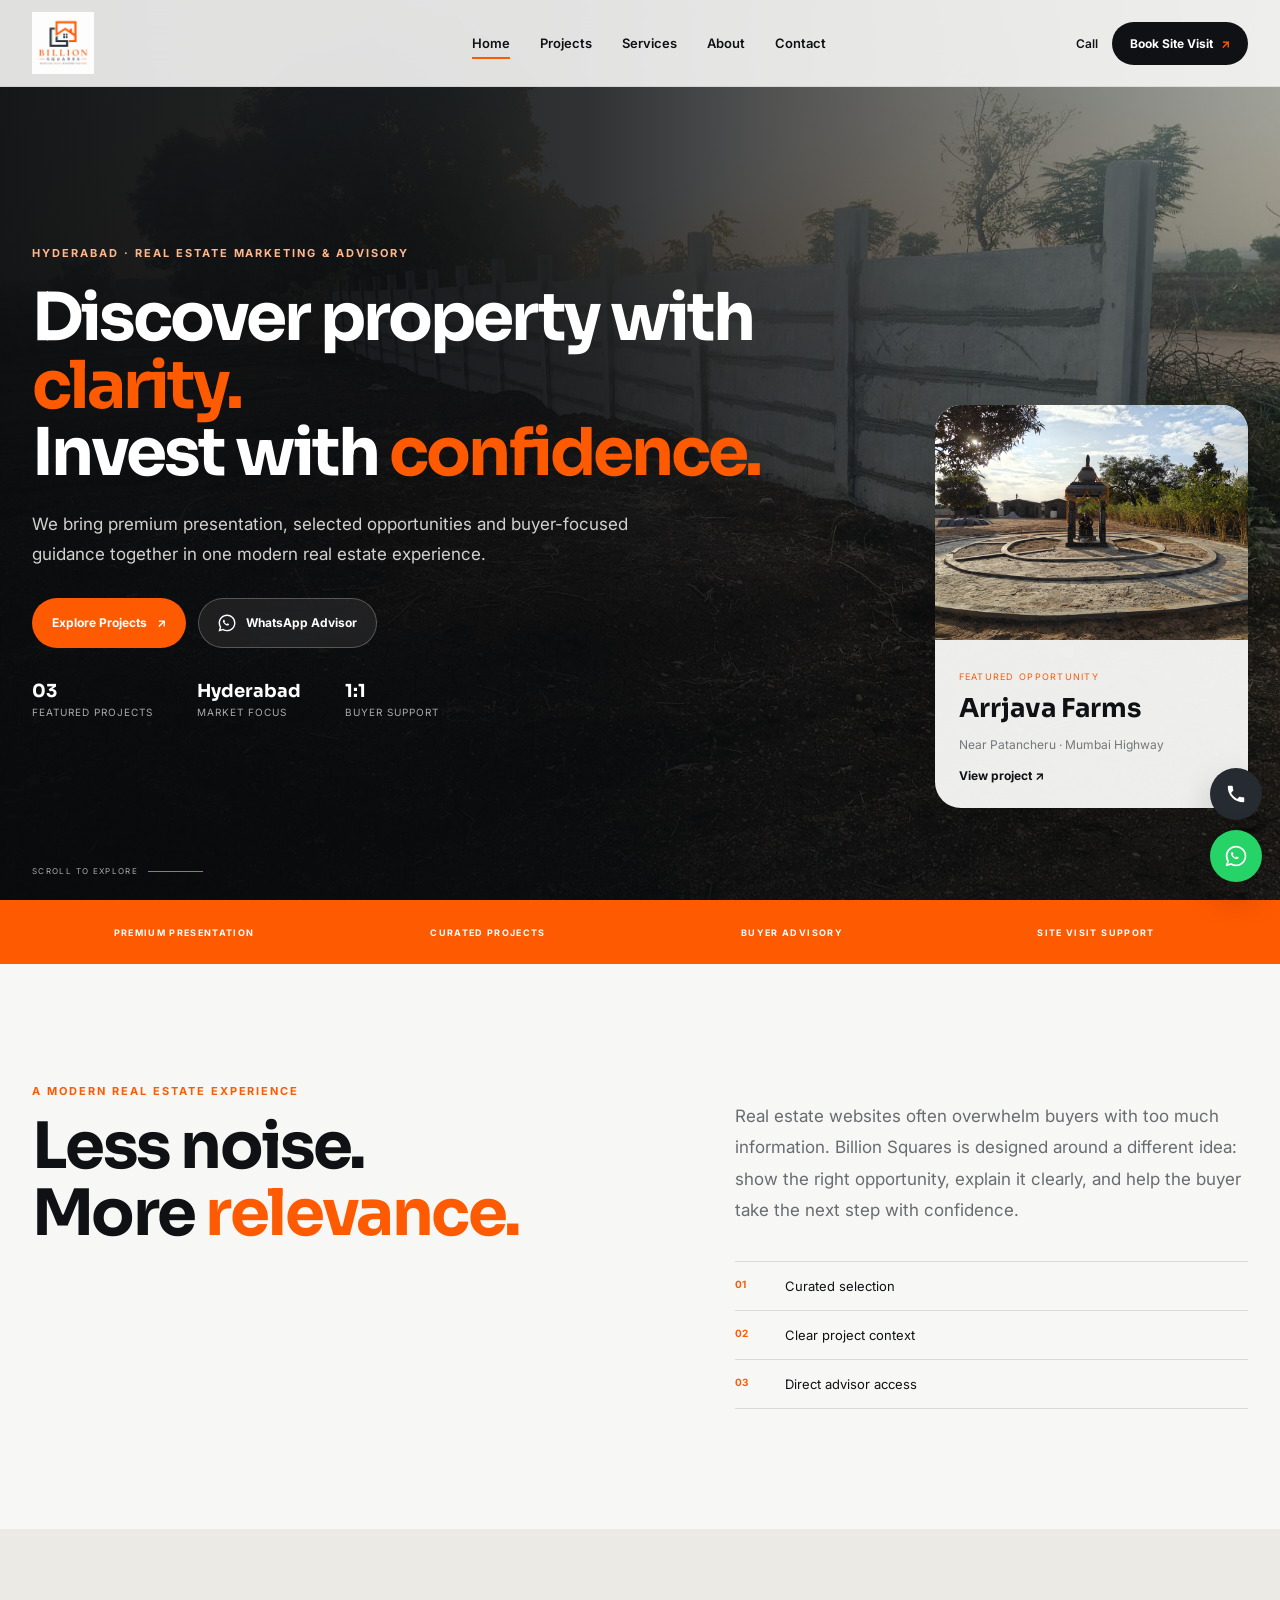
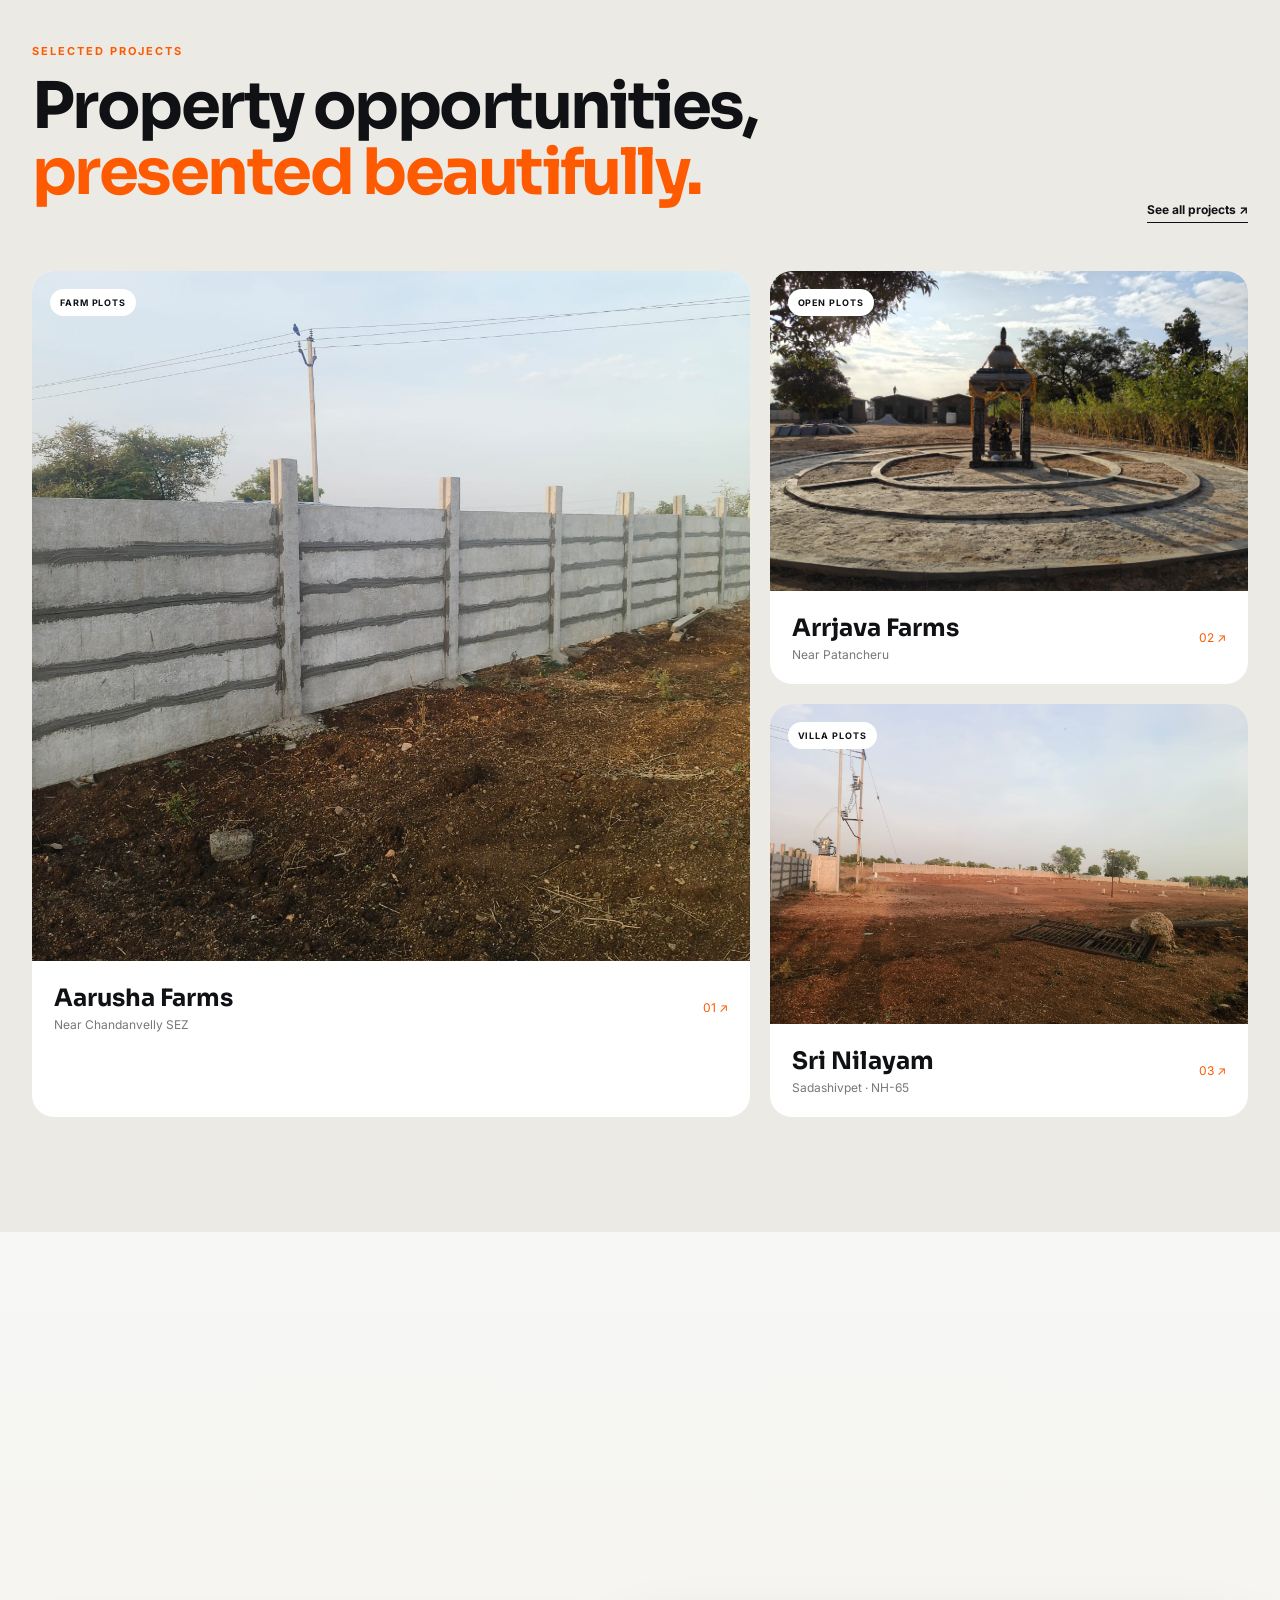
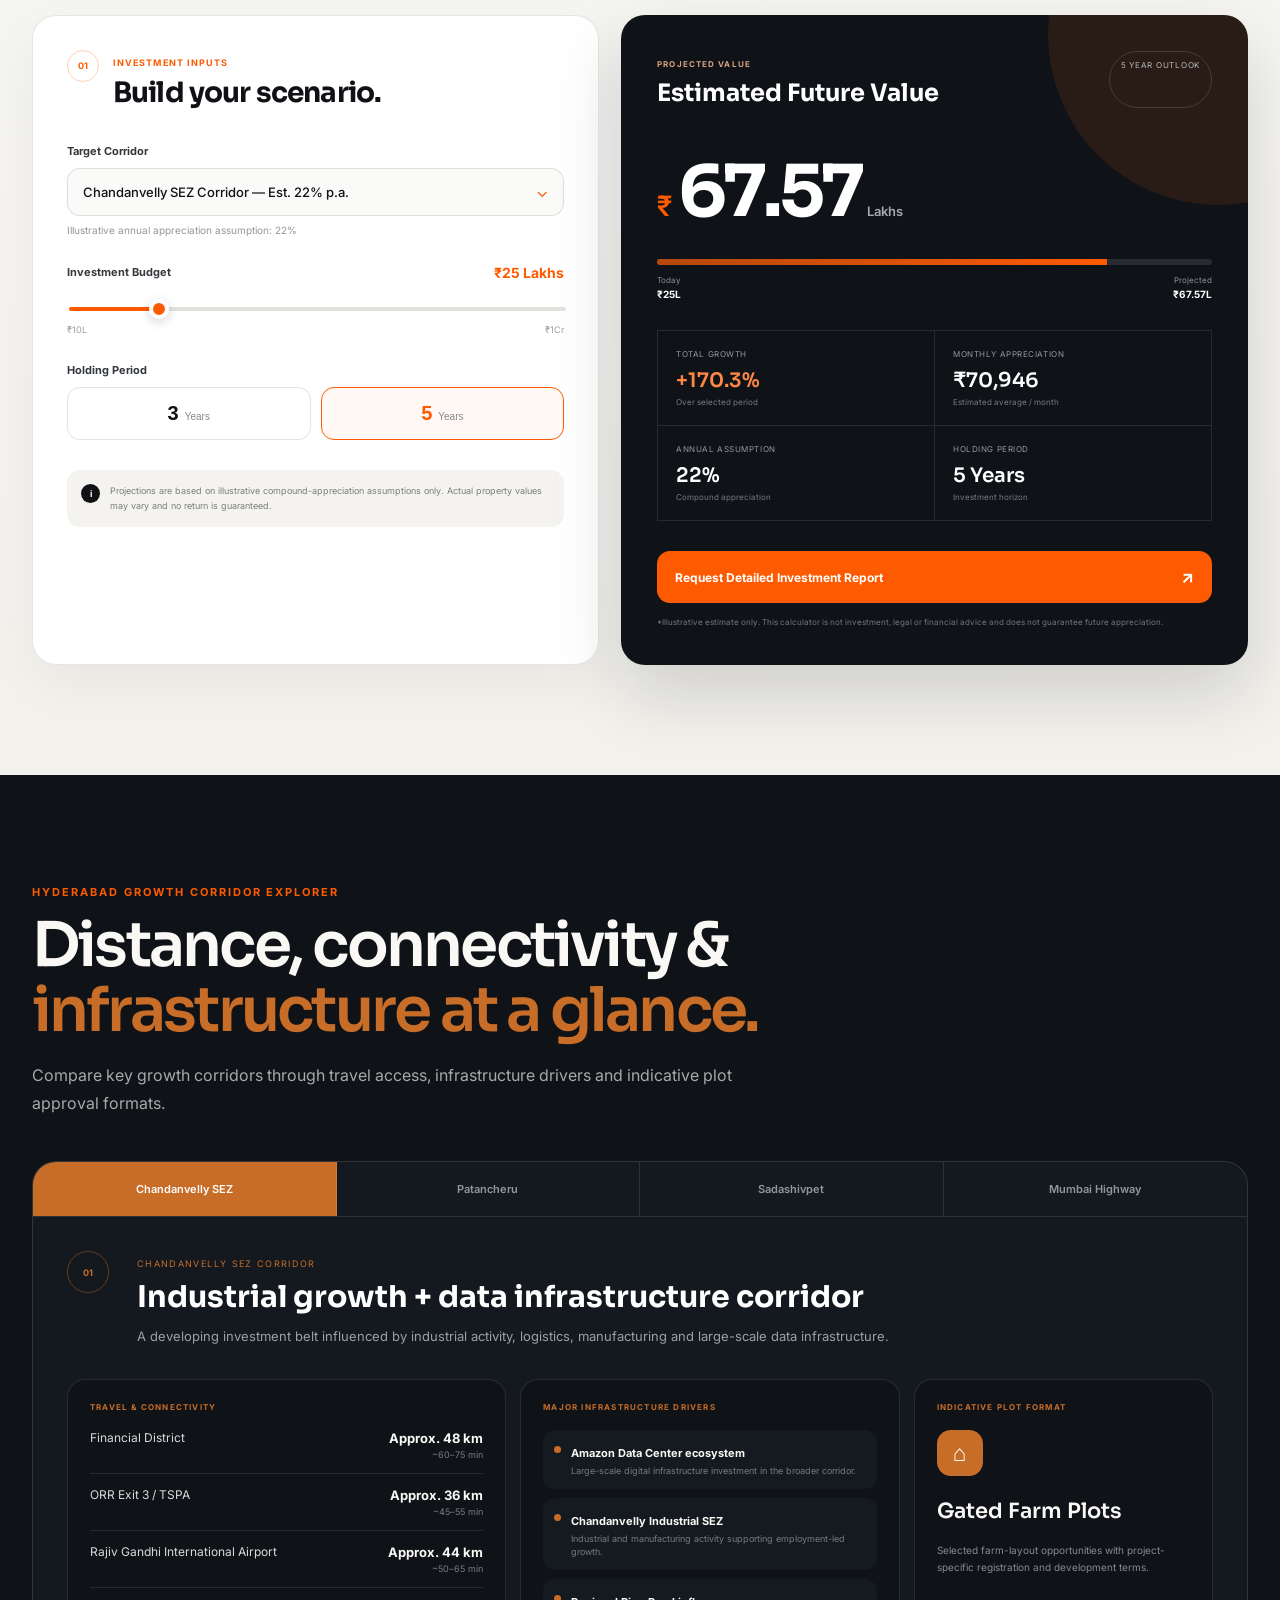
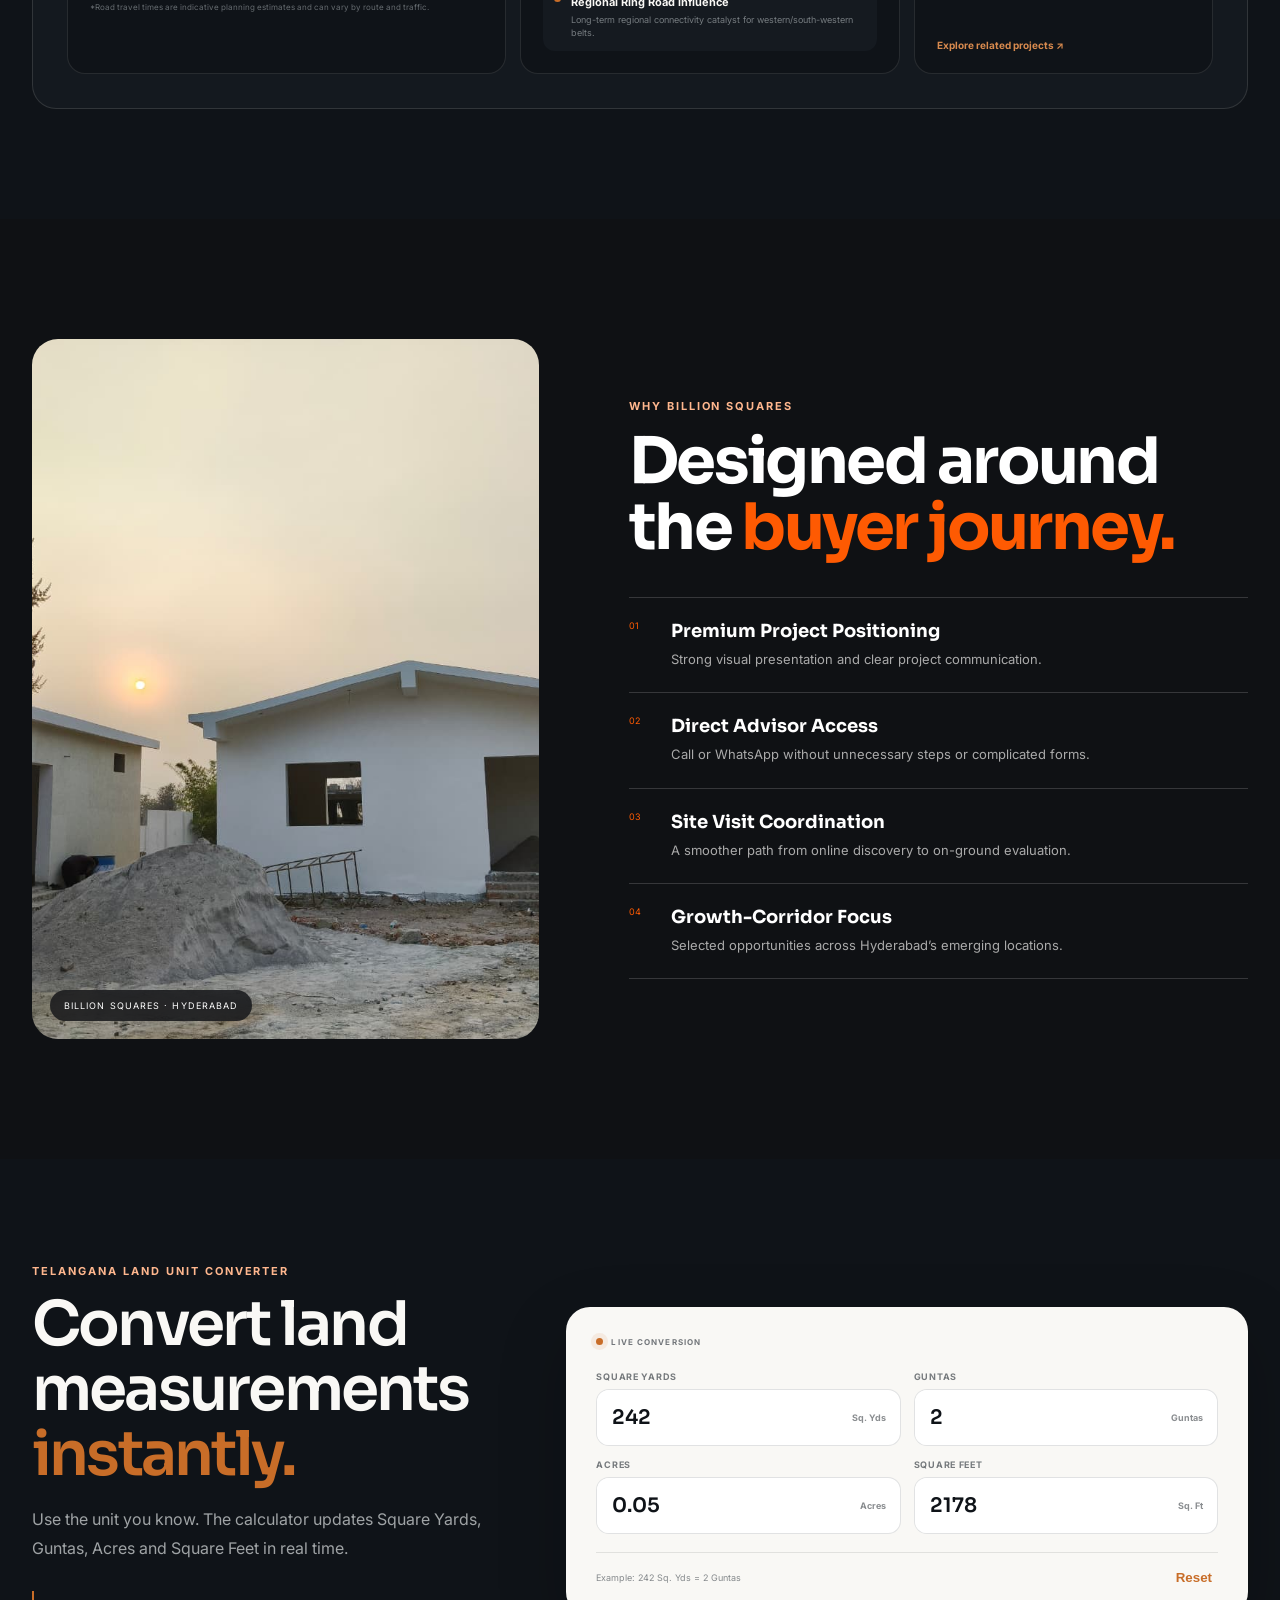
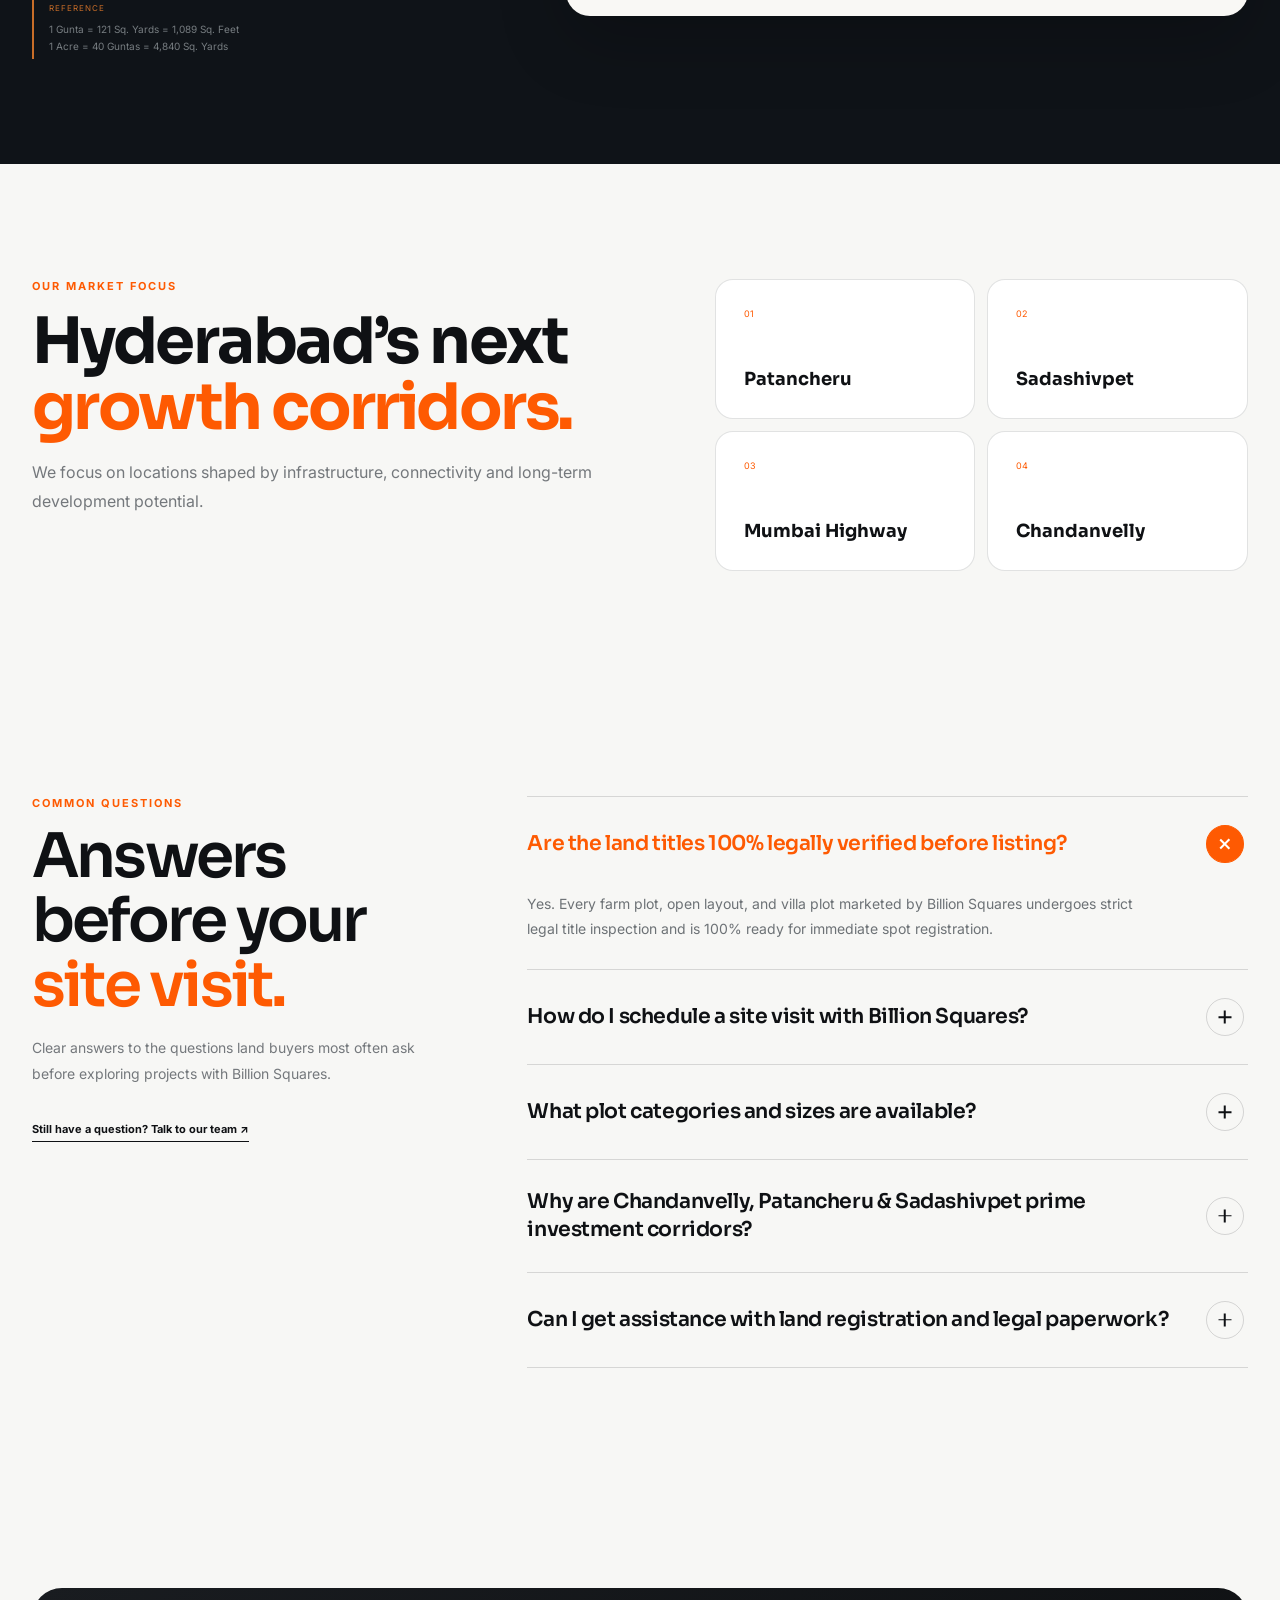
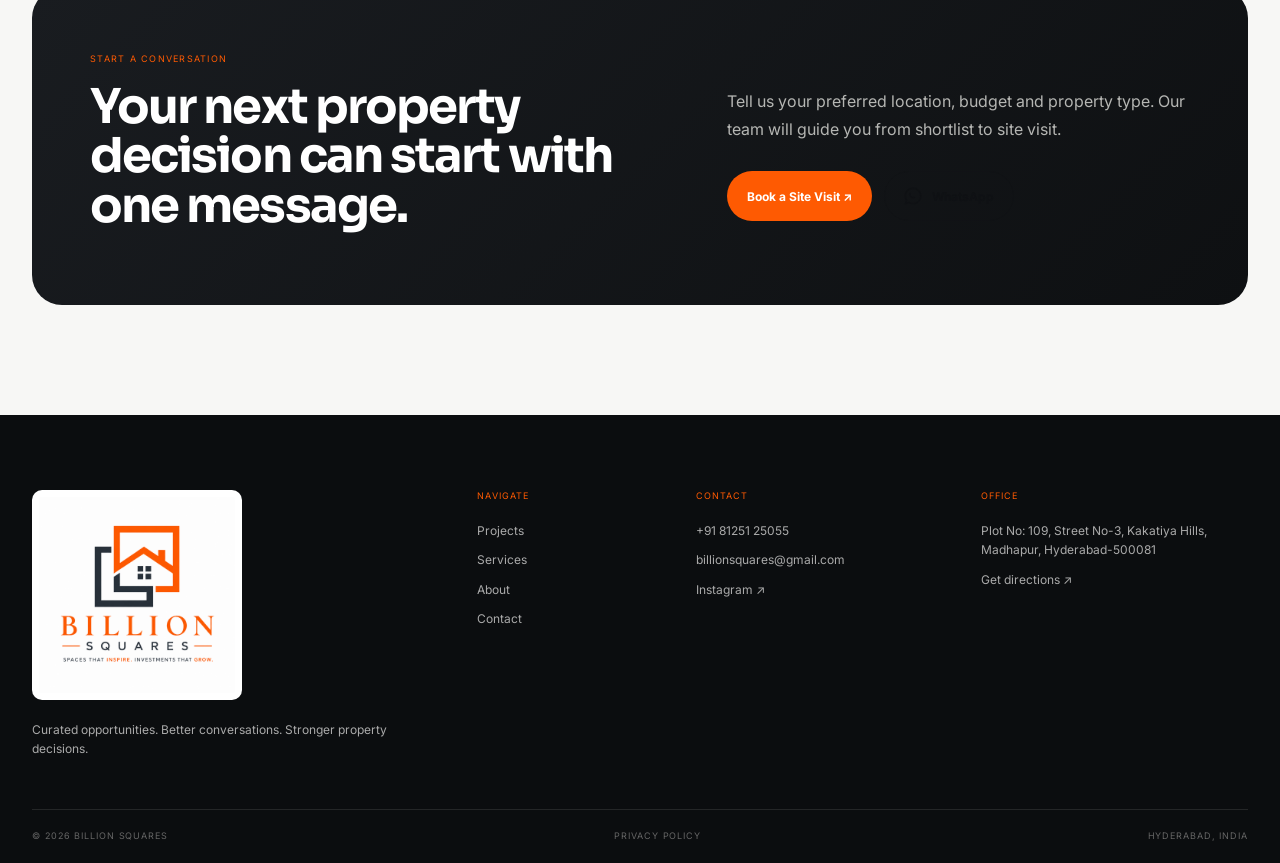
==== commit a65cdb5b: "main" ====
--- a/index.html
+++ b/index.html
@@ -17,7 +17,7 @@
 <link rel="stylesheet" href="/styles.css">
 </head><body><div id="brandIntro" class="brand-intro">
 <div class="intro-card">
-<div class="intro-logo-shell"><img src="/assets/brand/billion-squares-logo-final.png" alt="Billion Squares"></div>
+<div class="intro-logo-shell"><span class="intro-glow"></span><img src="/assets/brand/billion-squares-logo-transparent.png" alt="Billion Squares"></div>
 <div class="intro-progress"><span></span></div>
 <p>REAL ESTATE MARKETING · PROPERTY ADVISORY</p>
 </div>
--- a/styles.css
+++ b/styles.css
@@ -454,3 +454,112 @@
     font-size:13px;
   }
 }
+
+
+/* ===== V6.5 SRI NILAYAM PLOT AVAILABILITY & EXTENT SEARCH ===== */
+.plot-inventory-section{padding:110px 0;background:#f7f7f5}
+.inventory-heading{display:flex;justify-content:space-between;align-items:flex-end;gap:40px;margin-bottom:42px}
+.inventory-heading>div{max-width:860px}
+.inventory-heading h2{font:600 clamp(44px,4.8vw,70px) Sora,Arial,sans-serif;line-height:1.06;letter-spacing:-.045em;margin:14px 0 16px}
+.inventory-heading h2 span{color:#fe5a02}
+.inventory-heading p{max-width:730px;color:#73787c;line-height:1.75;font-size:14px}
+.inventory-whatsapp-top{background:#0f1318;color:#fff;border-radius:999px;padding:14px 18px;font-size:11px;font-weight:700;white-space:nowrap}
+.inventory-summary{display:grid;grid-template-columns:repeat(4,1fr);gap:12px;margin-bottom:18px}
+.inventory-summary>div{background:#fff;border:1px solid rgba(15,19,24,.1);border-radius:17px;padding:21px;position:relative;overflow:hidden}
+.inventory-summary>div:before{content:"";position:absolute;left:0;top:0;bottom:0;width:3px;background:#29313b}
+.inventory-summary .available:before{background:#278a5b}.inventory-summary .reserved:before{background:#c86d28}.inventory-summary .sold:before{background:#a84c4c}
+.inventory-summary span{display:block;font-size:9px;color:#767b7f;text-transform:uppercase;letter-spacing:.1em}
+.inventory-summary strong{display:block;font:600 30px Sora;margin:8px 0 5px}
+.inventory-summary small{color:#999da0;font-size:8px;line-height:1.45}
+.inventory-tool{background:#fff;border:1px solid rgba(15,19,24,.1);border-radius:22px;overflow:hidden;box-shadow:0 22px 65px rgba(15,19,24,.055)}
+.inventory-filters{display:grid;grid-template-columns:1.2fr .8fr .65fr;gap:14px;padding:24px;border-bottom:1px solid rgba(15,19,24,.1);background:#fcfbf8}
+.inventory-filters label>span{display:block;font-size:8px;font-weight:700;color:#777c80;letter-spacing:.1em;text-transform:uppercase;margin-bottom:7px}
+.plot-search>div{display:flex;align-items:center;border:1px solid rgba(15,19,24,.13);background:#fff;border-radius:12px;padding:0 13px}
+.plot-search svg{width:17px;height:17px;color:#9a9da0;flex:0 0 auto}
+.plot-search input{width:100%;border:0;outline:0;background:transparent;padding:13px 10px;font:500 13px Inter;color:#0f1318}
+.inventory-filters select{width:100%;height:45px;border:1px solid rgba(15,19,24,.13);border-radius:12px;background:#fff;padding:0 12px;font:500 12px Inter;color:#0f1318;outline:none}
+.status-filter-row{display:flex;align-items:center;gap:14px;padding:18px 24px;border-bottom:1px solid rgba(15,19,24,.1)}
+.status-filter-row>span{font-size:8px;font-weight:700;color:#777c80;letter-spacing:.1em;text-transform:uppercase}
+.status-pills{display:flex;gap:8px;flex-wrap:wrap}
+.status-pill{border:1px solid rgba(15,19,24,.12);background:#fff;color:#565b5e;border-radius:999px;padding:9px 12px;font:600 10px Inter;cursor:pointer;transition:.2s}
+.status-pill b{font-size:9px;margin-left:5px;color:#9b9ea0}
+.status-pill:hover{border-color:rgba(254,90,2,.35)}
+.status-pill.active{background:#0f1318;border-color:#0f1318;color:#fff}.status-pill.active b{color:#c4c6c6}
+.visible-count{margin-left:auto;font-size:9px;color:#8b8f92;white-space:nowrap}.visible-count strong{color:#fe5a02;font-size:12px}
+.inventory-table-wrap{overflow-x:auto}
+.inventory-table{width:100%;border-collapse:collapse;min-width:850px}
+.inventory-table th{text-align:left;background:#0f1318;color:#aeb1b2;padding:14px 18px;font-size:8px;text-transform:uppercase;letter-spacing:.1em;font-weight:700}
+.inventory-table td{padding:16px 18px;border-bottom:1px solid rgba(15,19,24,.085);font-size:12px;color:#474c4f;vertical-align:middle}
+.inventory-table tbody tr{transition:.18s}.inventory-table tbody tr:hover{background:#faf8f4}
+.plot-id{display:flex;align-items:center;gap:10px}.plot-id i{width:31px;height:31px;border-radius:9px;background:#f0eee8;display:grid;place-items:center;color:#fe5a02;font-style:normal;font-size:8px;font-weight:700}.plot-id b{font:600 13px Sora}
+.extent-main{display:block;font:600 13px Sora;color:#0f1318}.extent-sub{display:block;margin-top:3px;color:#9a9da0;font-size:8px}
+.facing-tag,.phase-tag{display:inline-flex;border:1px solid rgba(15,19,24,.1);border-radius:999px;padding:6px 9px;font-size:9px;background:#fafaf8}
+.status-badge{display:inline-flex;border-radius:999px;padding:7px 10px;font-size:9px;font-weight:700}.status-badge.available{background:#e7f5ed;color:#26744f}.status-badge.reserved{background:#fff0e3;color:#a65d25}.status-badge.sold{background:#f0e8e8;color:#945050}
+.plot-wa{display:inline-flex;align-items:center;justify-content:center;background:#25d366;color:#fff;border-radius:999px;padding:9px 12px;font-size:9px;font-weight:700;white-space:nowrap;transition:.2s}.plot-wa:hover{transform:translateY(-2px);box-shadow:0 8px 18px rgba(37,211,102,.2)}
+.inventory-empty{display:none;text-align:center;padding:60px 20px}.inventory-empty.visible{display:block}.inventory-empty>div{font-size:36px;color:#c86d28}.inventory-empty h3{font-size:21px;margin:12px 0 7px}.inventory-empty p{font-size:12px;color:#8b8f92}
+.inventory-footnote{padding:18px 24px;background:#f6f4ef;border-top:1px solid rgba(15,19,24,.08);display:flex;justify-content:space-between;align-items:center;gap:24px}
+.inventory-footnote p{margin:0;max-width:950px;font-size:8.5px;color:#85898c;line-height:1.65}.inventory-footnote a{font-size:10px;font-weight:700;color:#c86d28;white-space:nowrap}
+@media(max-width:900px){.inventory-heading{align-items:flex-start;flex-direction:column}.inventory-summary{grid-template-columns:1fr 1fr}.inventory-filters{grid-template-columns:1fr 1fr}.plot-search{grid-column:1/-1}.inventory-footnote{align-items:flex-start;flex-direction:column}}
+@media(max-width:650px){.plot-inventory-section{padding:72px 0}.inventory-heading h2{font-size:40px}.inventory-summary{grid-template-columns:1fr 1fr;gap:8px}.inventory-summary>div{padding:16px}.inventory-summary strong{font-size:25px}.inventory-filters{grid-template-columns:1fr;padding:18px}.plot-search{grid-column:auto}.status-filter-row{align-items:flex-start;flex-direction:column;padding:16px 18px}.visible-count{margin-left:0}.inventory-table th,.inventory-table td{padding:13px 14px}.inventory-footnote{padding:16px 18px}}
+
+
+/* ===== V6.6 PREMIUM TRANSPARENT LOGO INTRO ===== */
+.brand-intro{
+  background:
+    radial-gradient(circle at 50% 45%,rgba(254,90,2,.12),transparent 28%),
+    radial-gradient(circle at 50% 50%,rgba(255,255,255,.045),transparent 42%),
+    #0f1318;
+}
+.intro-card{position:relative;width:min(700px,90vw)}
+.intro-logo-shell{
+  position:relative;
+  width:min(560px,82vw);
+  margin:auto;
+  opacity:0;
+  transform:translateY(18px) scale(.94);
+  animation:introLogoPremium 1.05s cubic-bezier(.2,.8,.2,1) .08s forwards;
+}
+.intro-logo-shell img{
+  position:relative;
+  z-index:2;
+  width:100%;
+  max-width:none;
+  height:auto;
+  filter:drop-shadow(0 22px 38px rgba(0,0,0,.34));
+}
+.intro-glow{
+  position:absolute;
+  z-index:1;
+  inset:14% 20%;
+  border-radius:50%;
+  background:rgba(254,90,2,.20);
+  filter:blur(48px);
+  transform:scale(.75);
+  opacity:0;
+  animation:introGlow 1.5s ease .35s forwards;
+}
+.intro-progress{
+  width:min(300px,58vw);
+  height:1px;
+  background:rgba(255,255,255,.12);
+  margin:20px auto 13px;
+}
+.intro-progress span{
+  background:linear-gradient(90deg,transparent,#fe5a02,#ffb27d,transparent);
+  box-shadow:0 0 14px rgba(254,90,2,.45);
+}
+.brand-intro p{color:rgba(255,255,255,.54)}
+@keyframes introLogoPremium{
+  0%{opacity:0;transform:translateY(18px) scale(.94);filter:blur(7px)}
+  65%{opacity:1;filter:blur(0)}
+  100%{opacity:1;transform:translateY(0) scale(1);filter:blur(0)}
+}
+@keyframes introGlow{
+  0%{opacity:0;transform:scale(.72)}
+  60%{opacity:.95}
+  100%{opacity:.48;transform:scale(1)}
+}
+@media(max-width:650px){
+  .intro-logo-shell{width:min(390px,88vw)}
+  .intro-progress{margin-top:14px}
+}
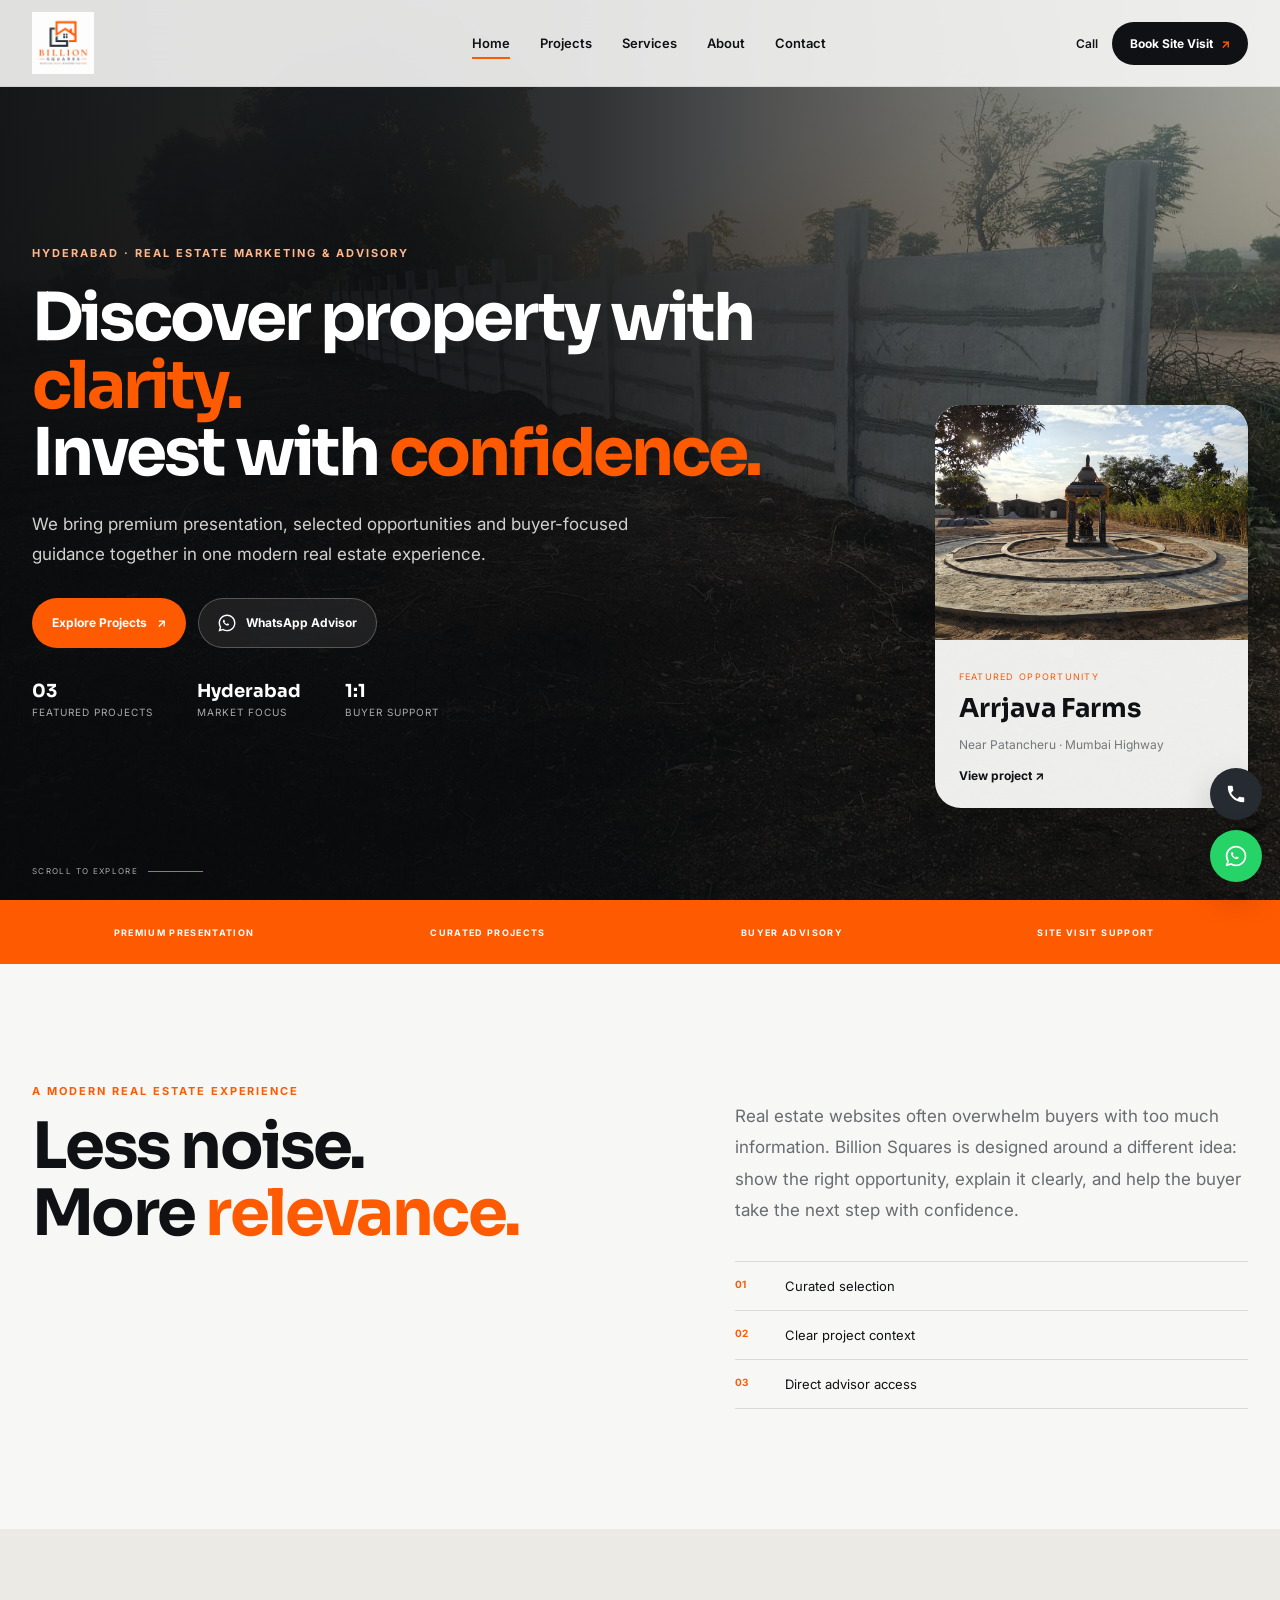
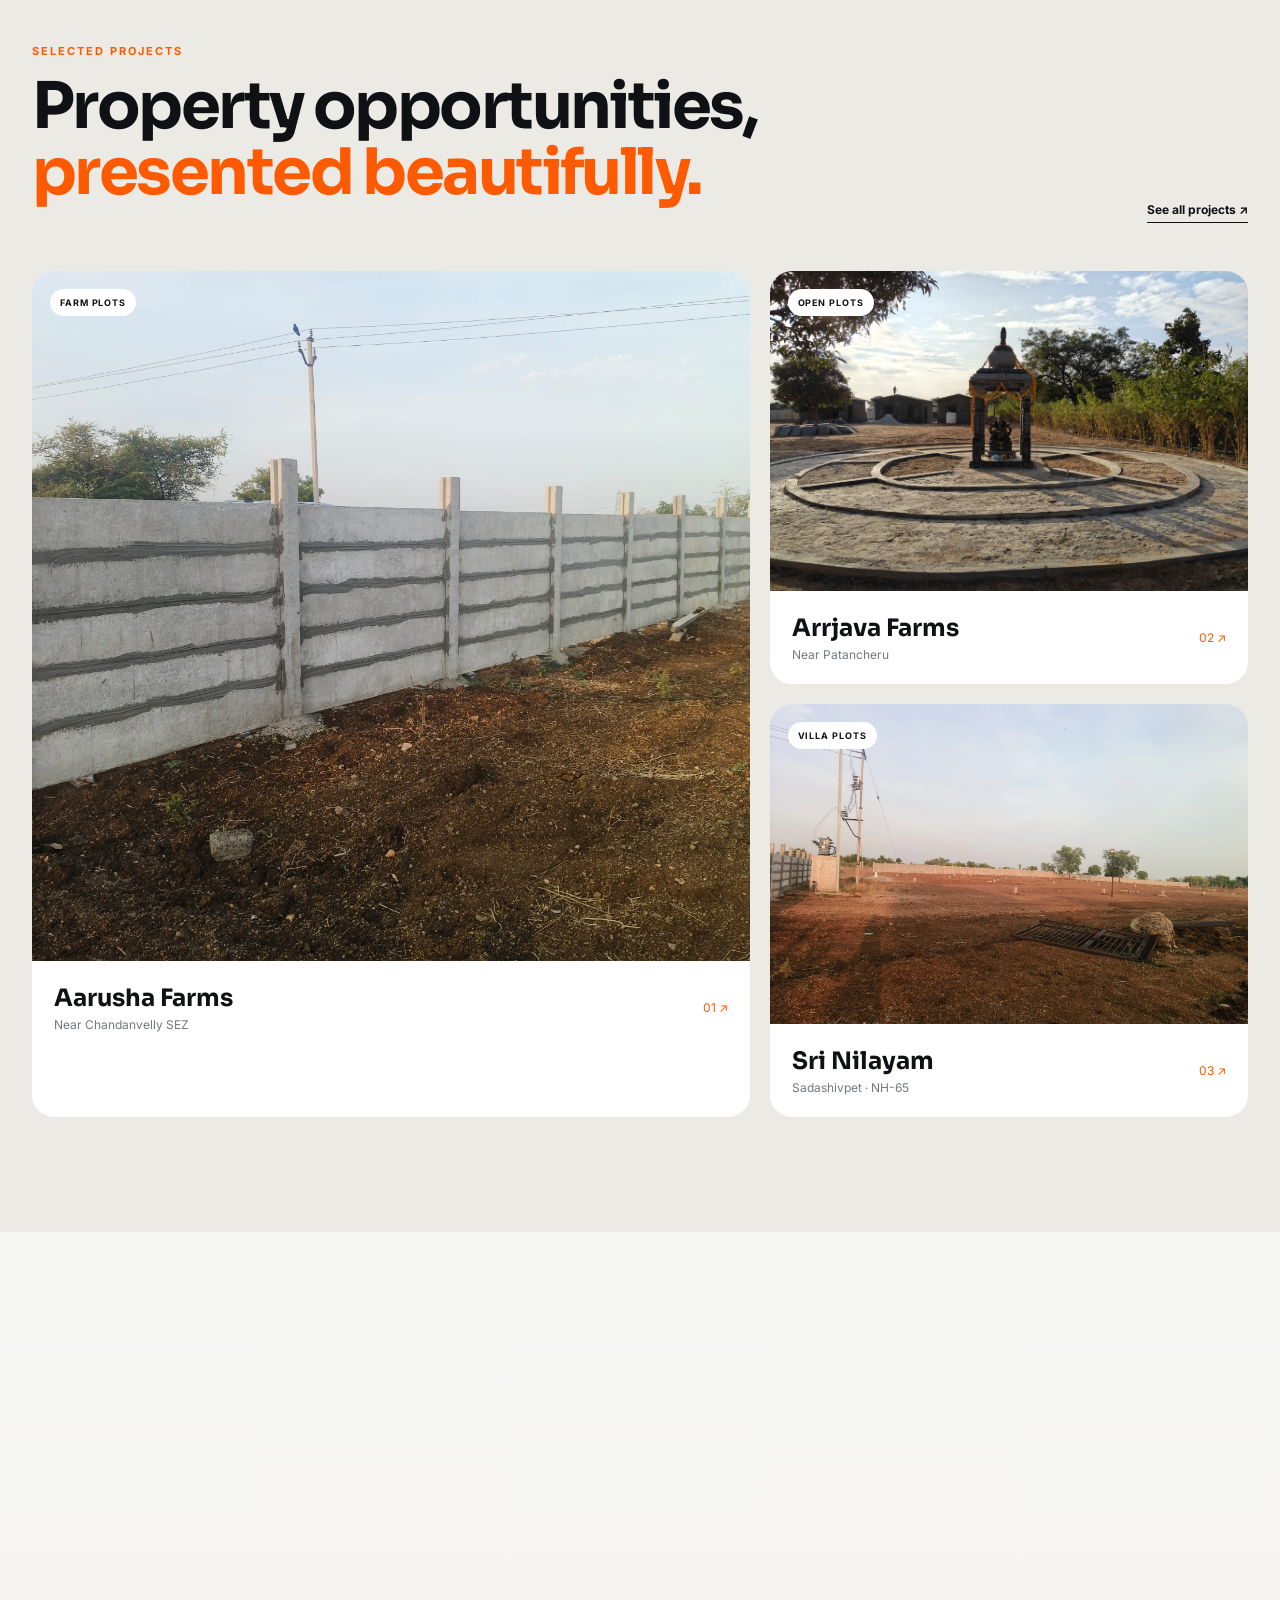
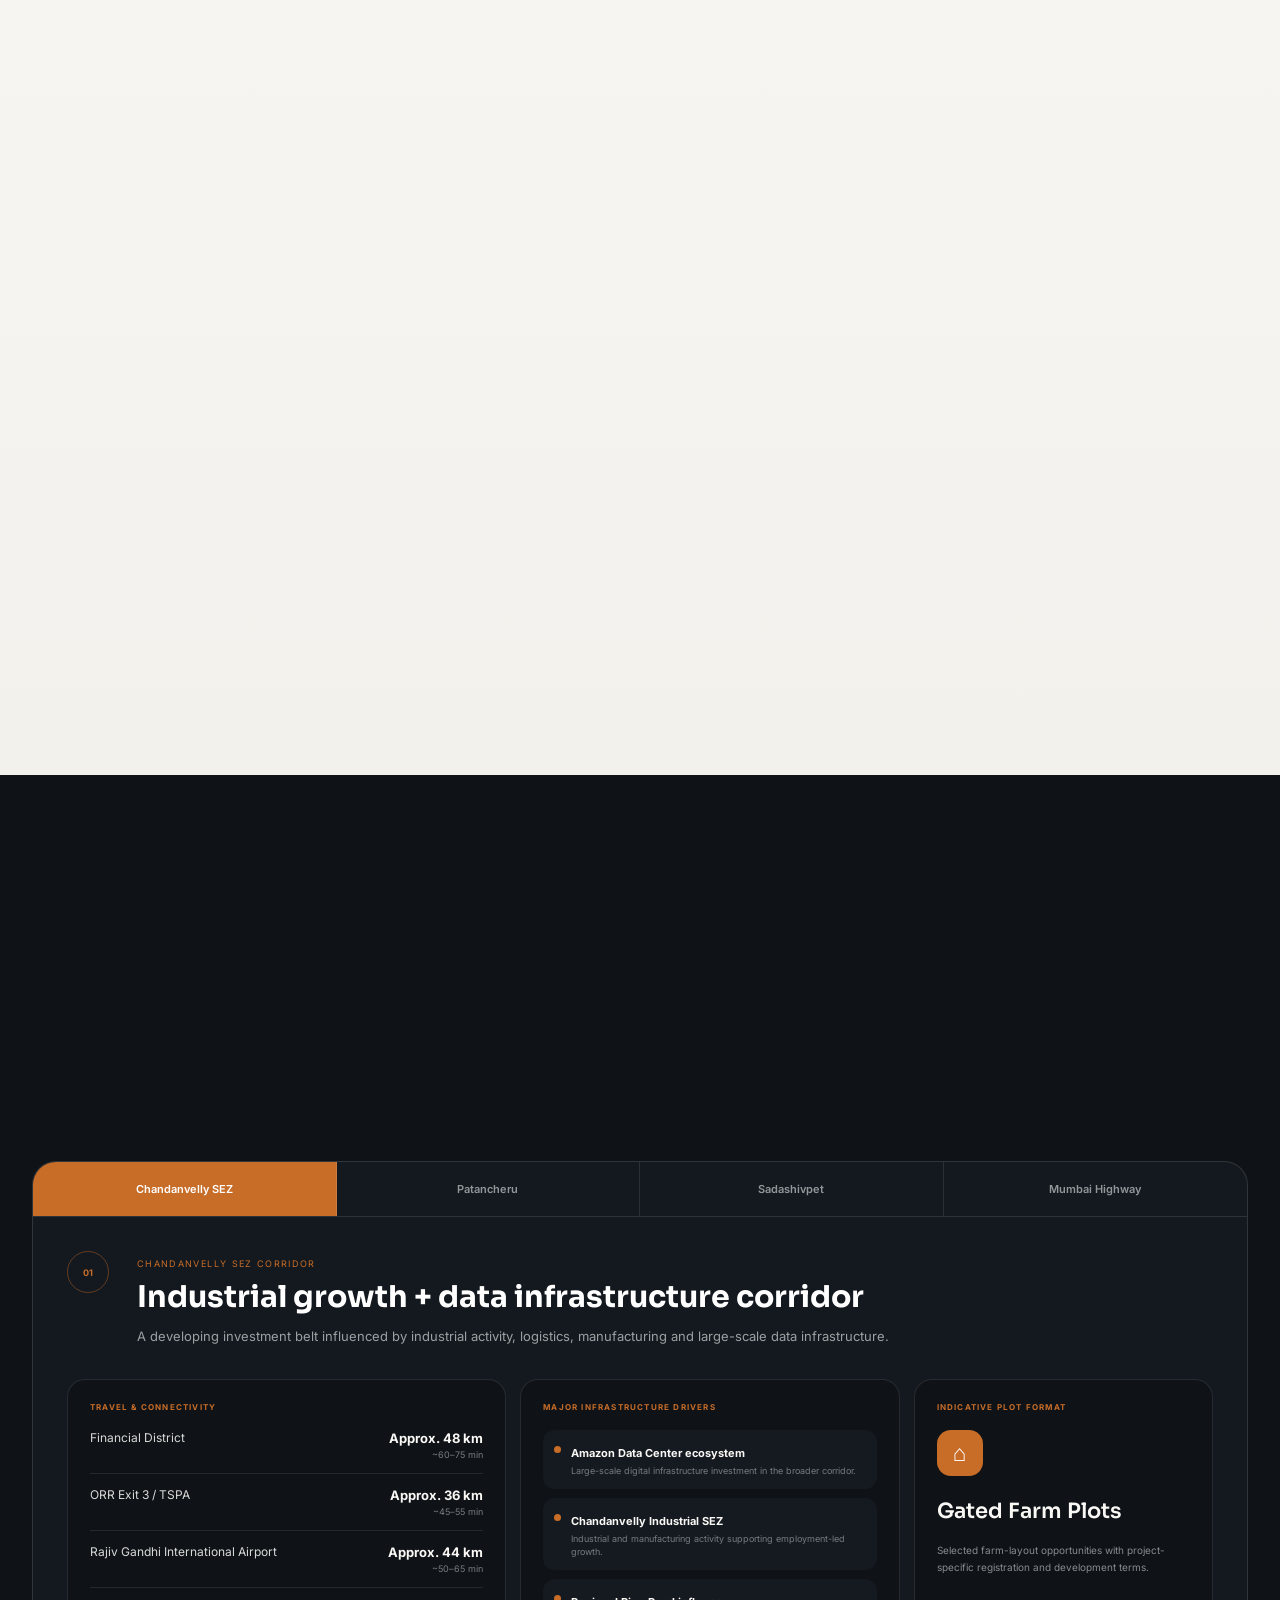
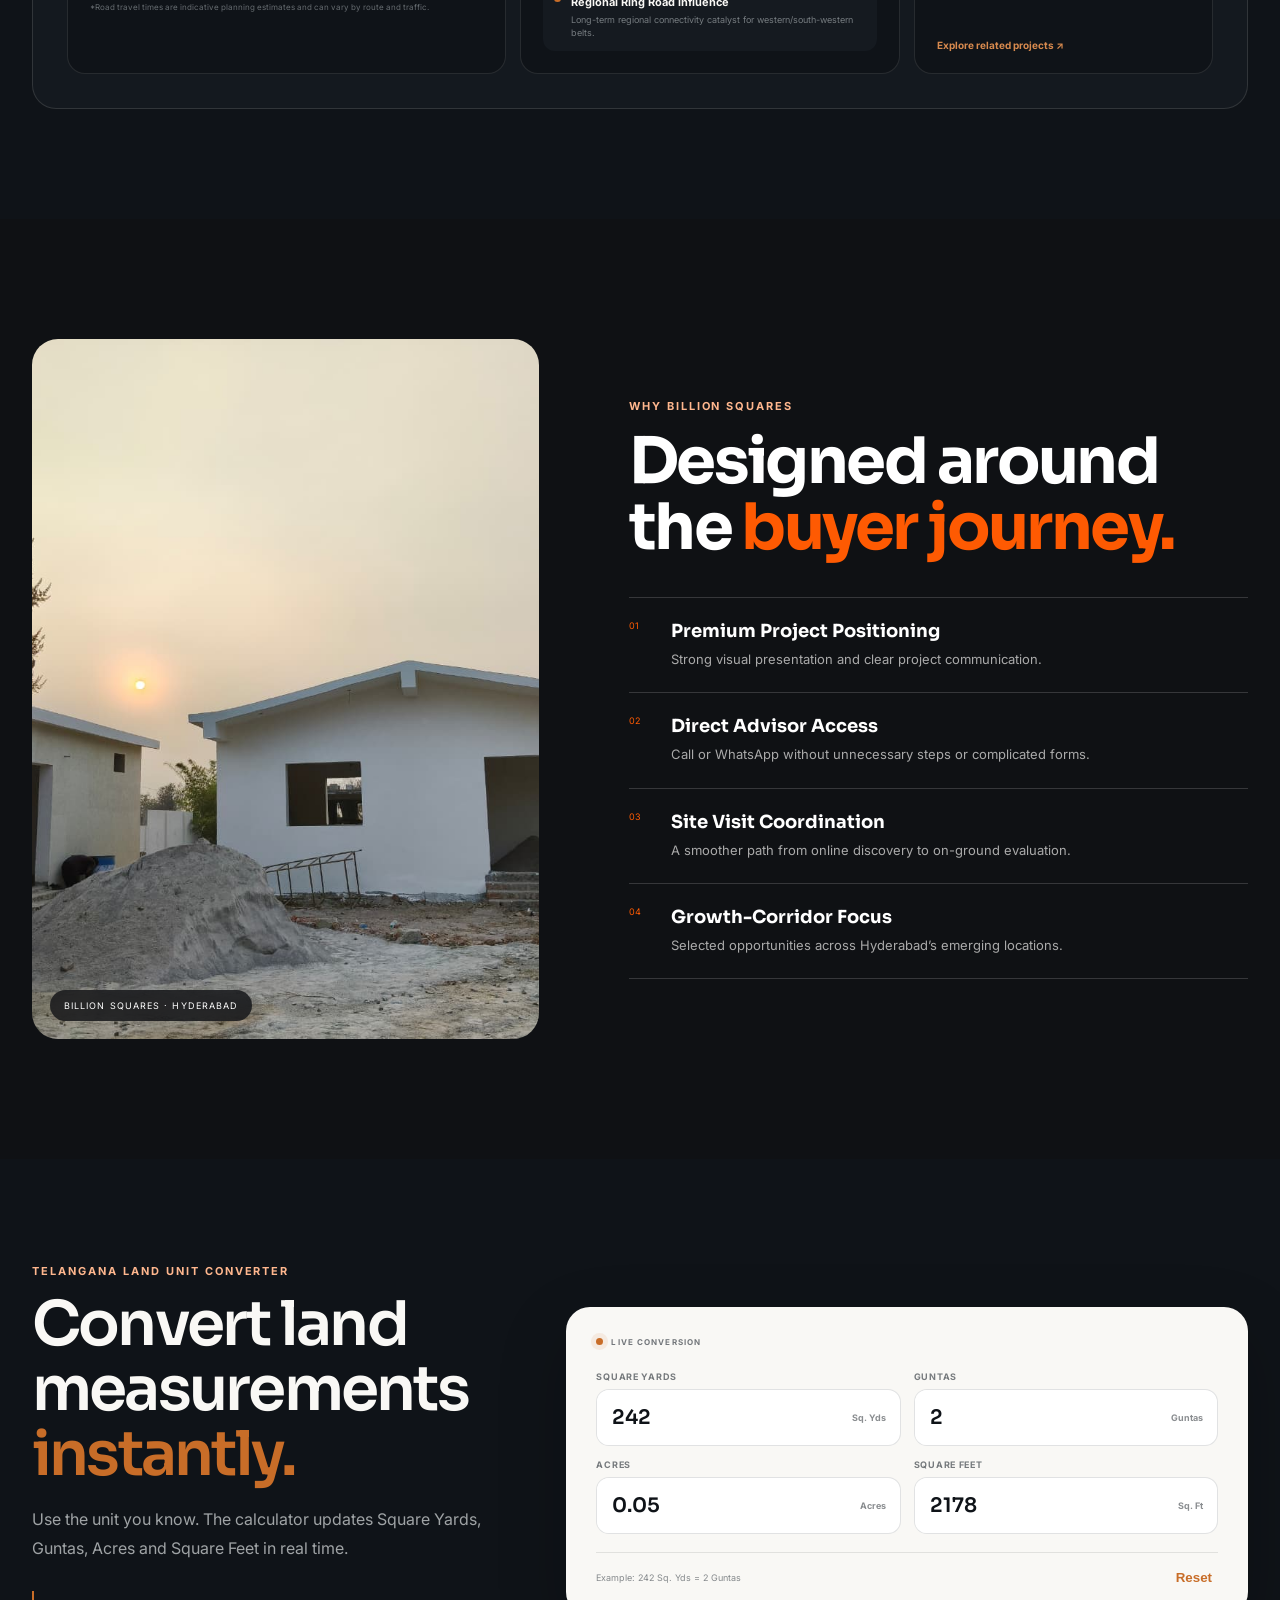
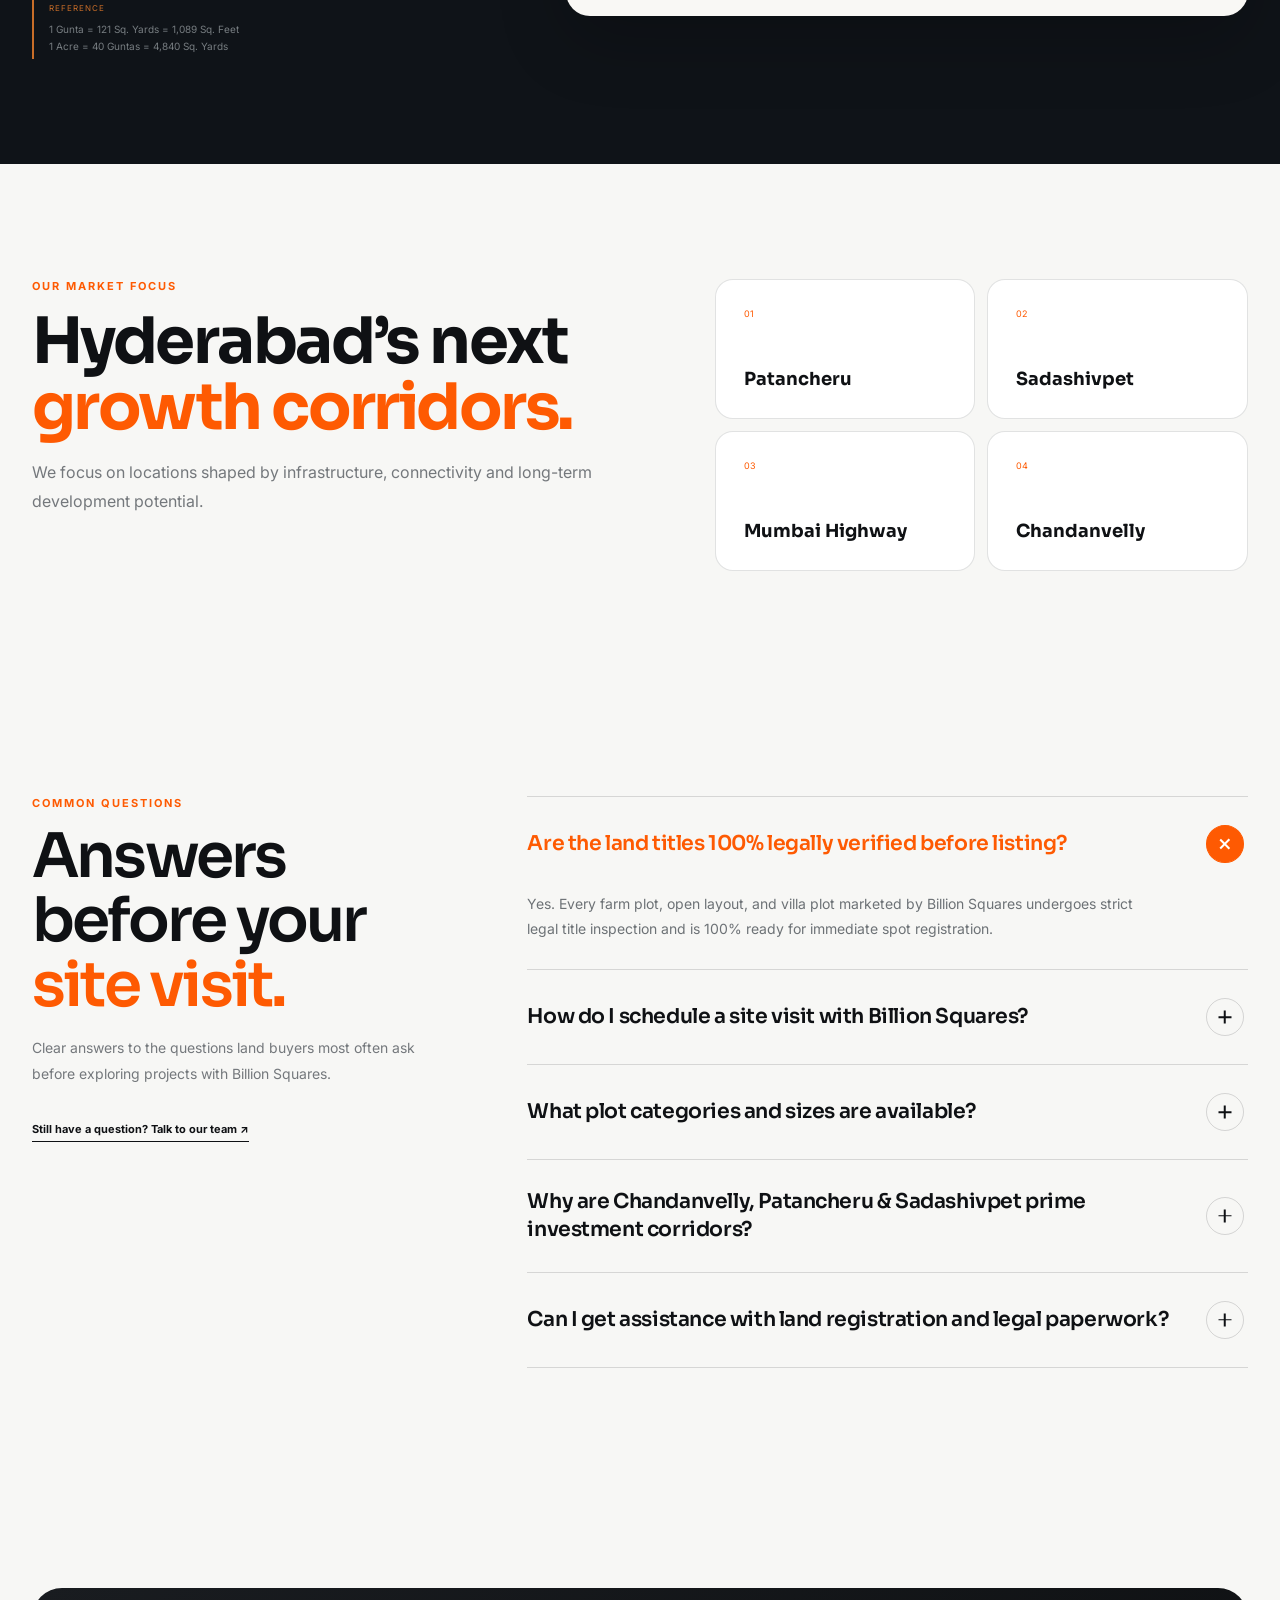
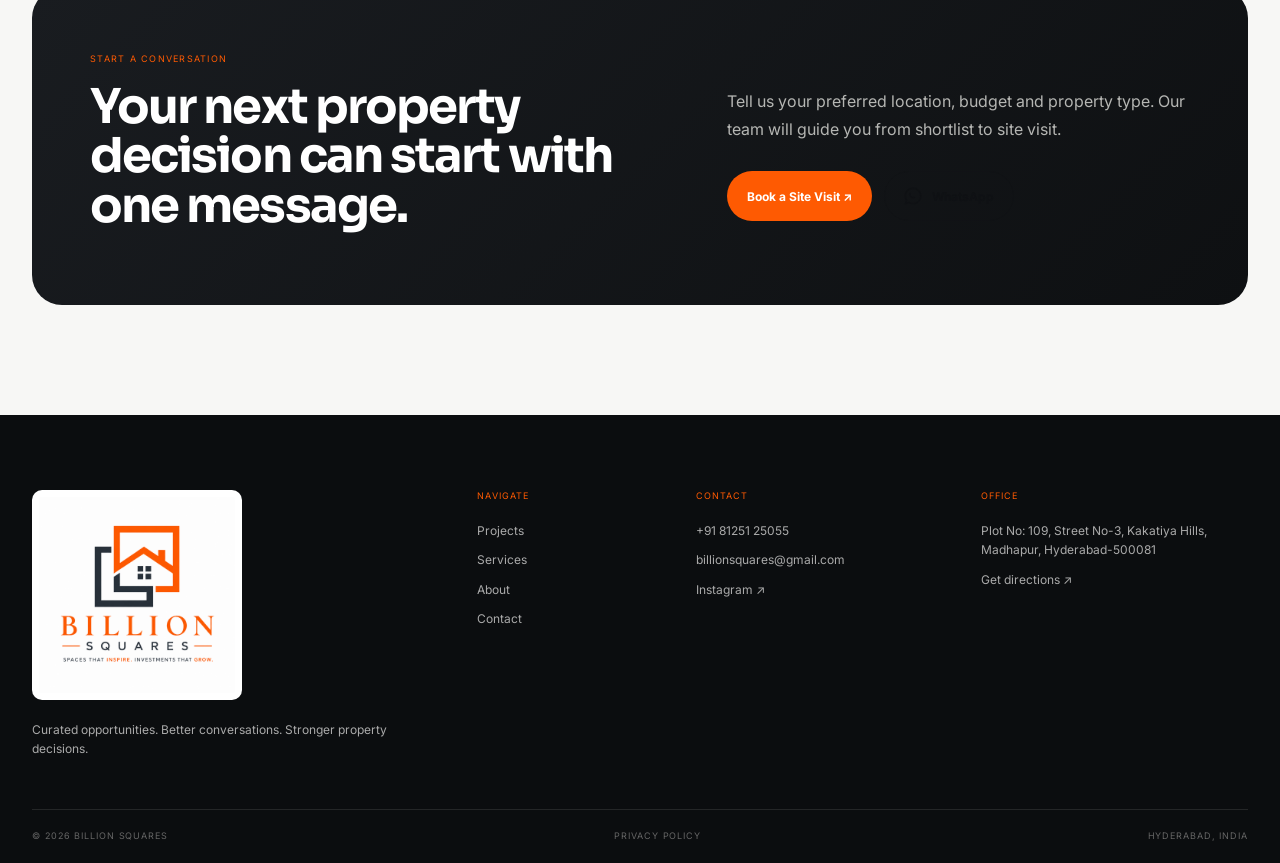
==== commit 53d8d3e0: "main" ====
--- a/index.html
+++ b/index.html
@@ -17,7 +17,7 @@
 <link rel="stylesheet" href="/styles.css">
 </head><body><div id="brandIntro" class="brand-intro">
 <div class="intro-card">
-<div class="intro-logo-shell"><span class="intro-glow"></span><img src="/assets/brand/billion-squares-logo-transparent.png" alt="Billion Squares"></div>
+<div class="intro-logo-shell"><img src="/assets/brand/billion-squares-logo-final.png" alt="Billion Squares"></div>
 <div class="intro-progress"><span></span></div>
 <p>REAL ESTATE MARKETING · PROPERTY ADVISORY</p>
 </div>
--- a/styles.css
+++ b/styles.css
@@ -501,65 +501,3 @@
 .inventory-footnote p{margin:0;max-width:950px;font-size:8.5px;color:#85898c;line-height:1.65}.inventory-footnote a{font-size:10px;font-weight:700;color:#c86d28;white-space:nowrap}
 @media(max-width:900px){.inventory-heading{align-items:flex-start;flex-direction:column}.inventory-summary{grid-template-columns:1fr 1fr}.inventory-filters{grid-template-columns:1fr 1fr}.plot-search{grid-column:1/-1}.inventory-footnote{align-items:flex-start;flex-direction:column}}
 @media(max-width:650px){.plot-inventory-section{padding:72px 0}.inventory-heading h2{font-size:40px}.inventory-summary{grid-template-columns:1fr 1fr;gap:8px}.inventory-summary>div{padding:16px}.inventory-summary strong{font-size:25px}.inventory-filters{grid-template-columns:1fr;padding:18px}.plot-search{grid-column:auto}.status-filter-row{align-items:flex-start;flex-direction:column;padding:16px 18px}.visible-count{margin-left:0}.inventory-table th,.inventory-table td{padding:13px 14px}.inventory-footnote{padding:16px 18px}}
-
-
-/* ===== V6.6 PREMIUM TRANSPARENT LOGO INTRO ===== */
-.brand-intro{
-  background:
-    radial-gradient(circle at 50% 45%,rgba(254,90,2,.12),transparent 28%),
-    radial-gradient(circle at 50% 50%,rgba(255,255,255,.045),transparent 42%),
-    #0f1318;
-}
-.intro-card{position:relative;width:min(700px,90vw)}
-.intro-logo-shell{
-  position:relative;
-  width:min(560px,82vw);
-  margin:auto;
-  opacity:0;
-  transform:translateY(18px) scale(.94);
-  animation:introLogoPremium 1.05s cubic-bezier(.2,.8,.2,1) .08s forwards;
-}
-.intro-logo-shell img{
-  position:relative;
-  z-index:2;
-  width:100%;
-  max-width:none;
-  height:auto;
-  filter:drop-shadow(0 22px 38px rgba(0,0,0,.34));
-}
-.intro-glow{
-  position:absolute;
-  z-index:1;
-  inset:14% 20%;
-  border-radius:50%;
-  background:rgba(254,90,2,.20);
-  filter:blur(48px);
-  transform:scale(.75);
-  opacity:0;
-  animation:introGlow 1.5s ease .35s forwards;
-}
-.intro-progress{
-  width:min(300px,58vw);
-  height:1px;
-  background:rgba(255,255,255,.12);
-  margin:20px auto 13px;
-}
-.intro-progress span{
-  background:linear-gradient(90deg,transparent,#fe5a02,#ffb27d,transparent);
-  box-shadow:0 0 14px rgba(254,90,2,.45);
-}
-.brand-intro p{color:rgba(255,255,255,.54)}
-@keyframes introLogoPremium{
-  0%{opacity:0;transform:translateY(18px) scale(.94);filter:blur(7px)}
-  65%{opacity:1;filter:blur(0)}
-  100%{opacity:1;transform:translateY(0) scale(1);filter:blur(0)}
-}
-@keyframes introGlow{
-  0%{opacity:0;transform:scale(.72)}
-  60%{opacity:.95}
-  100%{opacity:.48;transform:scale(1)}
-}
-@media(max-width:650px){
-  .intro-logo-shell{width:min(390px,88vw)}
-  .intro-progress{margin-top:14px}
-}
